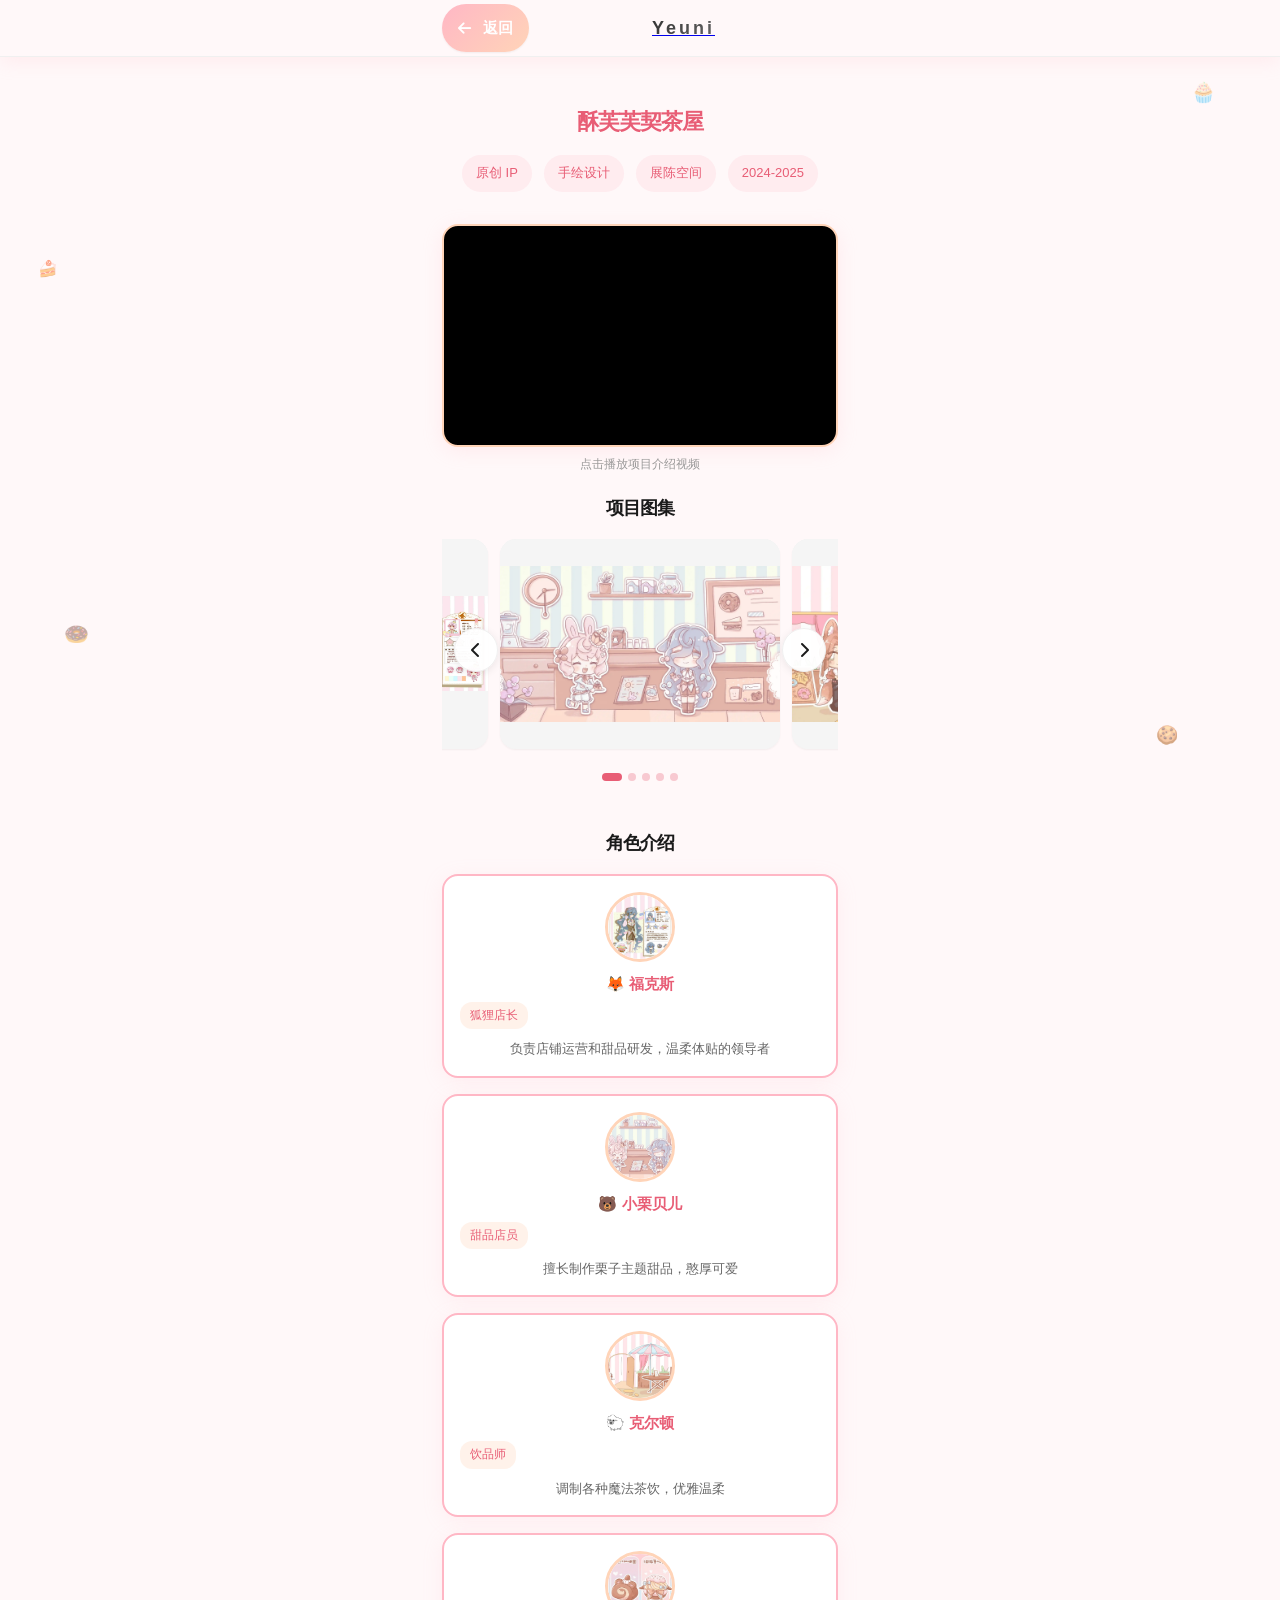
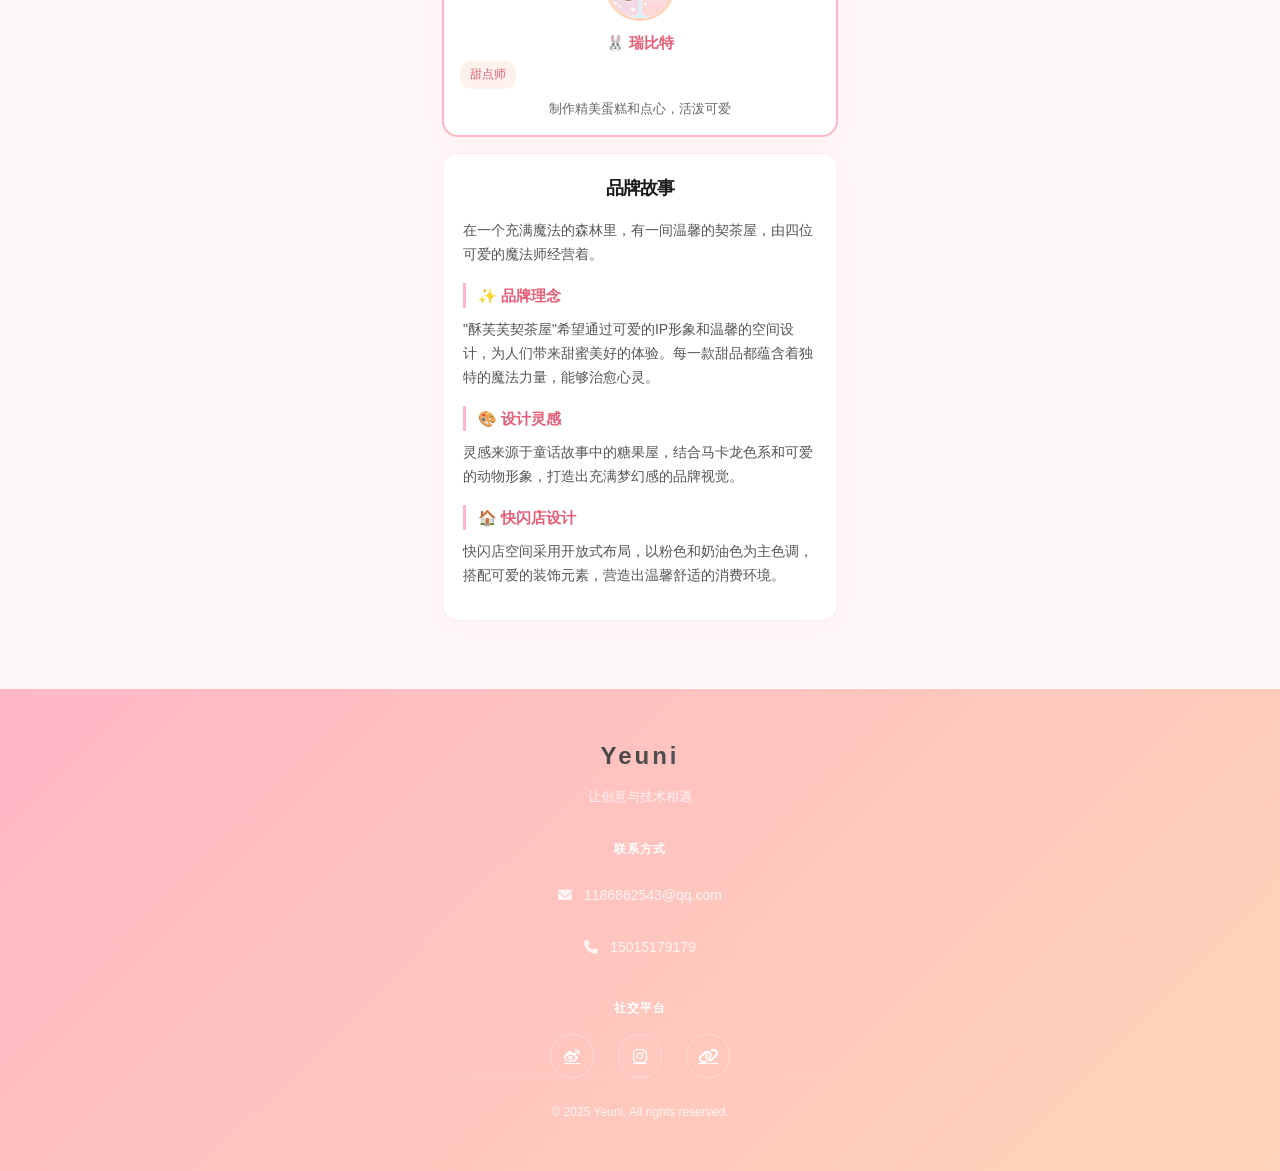
==== project-detail-sofufu.html @ 8e2e1306 "Add files via upload" ====
<!DOCTYPE html>
<html lang="zh-CN">
<head>
    <meta charset="UTF-8">
    <meta name="viewport" content="width=device-width, initial-scale=1.0, maximum-scale=1.0, user-scalable=no, viewport-fit=cover">
    <meta name="format-detection" content="telephone=no">
    <meta name="apple-mobile-web-app-capable" content="yes">
    <meta name="apple-mobile-web-app-status-bar-style" content="black-translucent">
    <meta name="theme-color" content="#FFB7C5">
    <title>酥芙芙契茶屋 - 快闪店IP设计</title>
    <link rel="stylesheet" href="https://cdnjs.cloudflare.com/ajax/libs/font-awesome/6.4.0/css/all.min.css">
    <link rel="stylesheet" href="styles.css">
    <style>
        /* 酥芙芙专属可爱风格样式 */
        :root {
            --macaron-pink: #FFB7C5;
            --macaron-peach: #FFD4B8;
            --macaron-yellow: #FFF3C4;
            --macaron-mint: #C8F7DC;
            --macaron-lavender: #E8D5FF;
            --macaron-blue: #D4E8FF;
            --polka-dot-color: rgba(255, 183, 197, 0.2);
        }

        body {
            background-color: #FFF8F9;
        }

        /* 波点背景 */
        .polka-dot-bg {
            position: fixed;
            top: 0;
            left: 0;
            width: 100%;
            height: 100%;
            background-image: radial-gradient(circle, var(--polka-dot-color) 2px, transparent 2px);
            background-size: 24px 24px;
            pointer-events: none;
            z-index: -1;
        }

        /* 导航栏可爱样式 */
        .navbar {
            background: rgba(255, 248, 249, 0.95) !important;
            backdrop-filter: blur(20px);
            -webkit-backdrop-filter: blur(20px);
            box-shadow: 0 4px 20px rgba(255, 183, 197, 0.2);
        }

        .back-btn {
            background: linear-gradient(135deg, var(--macaron-pink), var(--macaron-peach)) !important;
            border: none !important;
            color: white !important;
            margin-top: 8px;
            margin-bottom: 8px;
            padding: 10px 16px !important;
        }

        .logo-text {
            color: var(--macaron-pink);
        }

        /* 详情页内容 */
        .detail-page {
            background: #FFF8F9;
            padding-top: calc(56px + env(safe-area-inset-top));
        }

        .detail-project-title {
            color: #E85D75;
            font-size: 22px;
            font-weight: 700;
        }

        .detail-meta-tag {
            background: rgba(255, 183, 197, 0.2) !important;
            color: #E85D75 !important;
            font-weight: 500;
        }

        /* 浮动装饰元素 - 调整位置避免遮挡内容 */
        .floating-decoration {
            position: fixed;
            font-size: 20px;
            pointer-events: none;
            z-index: 100;
            opacity: 0.5;
            animation: float 4s ease-in-out infinite;
        }

        .decoration-1 {
            top: calc(56px + env(safe-area-inset-top) + 20px);
            right: 5%;
            animation-delay: 0s;
        }

        .decoration-2 {
            top: calc(56px + env(safe-area-inset-top) + 200px);
            left: 3%;
            animation-delay: 1s;
            font-size: 16px;
        }

        .decoration-3 {
            bottom: 150px;
            right: 8%;
            animation-delay: 2s;
            font-size: 18px;
        }

        .decoration-4 {
            bottom: 250px;
            left: 5%;
            animation-delay: 3s;
        }

        @keyframes float {
            0%, 100% { transform: translateY(0) rotate(0deg); }
            50% { transform: translateY(-10px) rotate(5deg); }
        }

        /* 角色卡片 */
        .character-card {
            background: white;
            border-radius: 16px;
            padding: 16px;
            margin-bottom: 16px;
            box-shadow: 0 4px 20px rgba(255, 183, 197, 0.15);
            border: 2px solid var(--macaron-pink);
        }

        .character-avatar {
            width: 70px;
            height: 70px;
            border-radius: 50%;
            margin: 0 auto 10px;
            overflow: hidden;
            border: 3px solid var(--macaron-peach);
        }

        .character-avatar img {
            width: 100%;
            height: 100%;
            object-fit: cover;
        }

        .character-name {
            text-align: center;
            font-size: 15px;
            font-weight: 600;
            color: #E85D75;
            margin-bottom: 6px;
        }

        .character-role {
            text-align: center;
            font-size: 12px;
            color: #E85D75;
            background: rgba(255, 212, 184, 0.3);
            padding: 4px 10px;
            border-radius: 12px;
            display: inline-block;
            margin-bottom: 10px;
        }

        .character-desc {
            font-size: 13px;
            color: #666;
            line-height: 1.6;
            text-align: center;
        }

        /* 概念说明区域 */
        .detail-concept-section {
            background: white;
            border-radius: 16px;
            padding: 20px;
            margin-bottom: 20px;
            box-shadow: 0 4px 20px rgba(255, 183, 197, 0.1);
            border: 1px solid rgba(255, 183, 197, 0.3);
        }

        .concept-content {
            font-size: 14px;
            line-height: 1.7;
            color: #555;
        }

        .concept-content h4 {
            color: #E85D75;
            font-size: 15px;
            margin-top: 16px;
            margin-bottom: 10px;
            padding-left: 12px;
            border-left: 3px solid var(--macaron-pink);
        }

        .concept-content p {
            margin-bottom: 12px;
        }

        /* 视频区域 */
        .detail-video-section {
            margin-bottom: 20px;
            display: flex;
            flex-direction: column;
            align-items: center;
            width: 100%;
        }

        .video-container-wrapper {
            width: 100%;
            max-width: 640px;
            margin: 0 auto;
            border-radius: 16px;
            overflow: hidden;
            box-shadow: 0 4px 20px rgba(255, 183, 197, 0.2);
            border: 2px solid var(--macaron-peach);
            background: #000;
            aspect-ratio: 16/9;
        }

        .video-container-inner {
            position: relative;
            width: 100%;
            height: 100%;
        }

        .video-container-inner iframe {
            position: absolute;
            top: 0;
            left: 0;
            width: 100%;
            height: 100%;
            border: none;
        }

        .video-container {
            border-radius: 16px;
            overflow: hidden;
            box-shadow: 0 4px 20px rgba(255, 183, 197, 0.2);
            border: 2px solid var(--macaron-peach);
            aspect-ratio: 4/3;
            background: #000;
        }

        .video-container video {
            width: 100%;
            height: 100%;
            object-fit: cover;
        }

        .video-hint {
            font-size: 12px;
            color: #999;
            text-align: center;
            margin-top: 8px;
        }

        /* 图集区域 */
        .gallery-scroll-container {
            position: relative;
            margin-bottom: 12px;
        }

        .gallery-scroll {
            display: flex;
            gap: 12px;
            overflow-x: auto;
            overflow-y: hidden;
            padding-bottom: 12px;
            scrollbar-width: none;
            -ms-overflow-style: none;
            scroll-snap-type: x mandatory;
            -webkit-overflow-scrolling: touch;
        }

        .gallery-scroll::-webkit-scrollbar {
            display: none;
        }

        .gallery-item {
            flex-shrink: 0;
            width: 280px;
            max-width: calc(100% - 24px);
            aspect-ratio: 4/3;
            border-radius: 16px;
            overflow: hidden;
            background: #f5f5f5;
            scroll-snap-align: center;
            scroll-snap-stop: always;
        }

        .gallery-item img {
            width: 100%;
            height: 100%;
            object-fit: contain;
            background: #f5f5f5;
        }

        .gallery-indicator {
            display: flex;
            justify-content: center;
            gap: 6px;
        }

        .gallery-dot {
            width: 8px;
            height: 8px;
            border-radius: 50%;
            background: rgba(232, 93, 117, 0.3);
            transition: all 0.3s ease;
            cursor: pointer;
        }

        .gallery-dot.active {
            background: #E85D75;
            width: 20px;
            border-radius: 4px;
        }

        /* 页脚 */
        footer {
            background: linear-gradient(135deg, var(--macaron-pink), var(--macaron-peach)) !important;
        }

        .footer-logo, .footer-contact-title, .footer-social-title {
            color: white !important;
        }

        .footer-description, .contact-item, .footer-bottom {
            color: rgba(255, 255, 255, 0.8) !important;
        }

        .footer-social-links a {
            border-color: rgba(255, 255, 255, 0.3) !important;
            color: white !important;
        }

        /* 触摸反馈 */
        .back-btn:active,
        .view-detail-btn:active {
            transform: scale(0.96);
        }
    </style>
</head>
<body>
    <!-- 波点背景 -->
    <div class="polka-dot-bg"></div>
    
    <!-- 浮动装饰 -->
    <div class="floating-decoration decoration-1">🧁</div>
    <div class="floating-decoration decoration-2">🍰</div>
    <div class="floating-decoration decoration-3">🍪</div>
    <div class="floating-decoration decoration-4">🍩</div>

    <!-- 导航栏 -->
    <header class="navbar">
        <nav class="nav-container">
            <a href="index.html" class="back-btn" aria-label="返回项目列表">
                <i class="fas fa-arrow-left"></i>
                <span>返回</span>
            </a>
            <a href="index.html" class="logo" aria-label="Yeuni">
                <span class="logo-text">Yeuni</span>
            </a>
            <div class="nav-placeholder"></div>
        </nav>
    </header>

    <!-- 详情页内容 -->
    <main class="detail-page">
        <div class="container">
            <!-- 项目标题区域 -->
            <div class="project-title-wrap">
                <h1 class="detail-project-title">酥芙芙契茶屋</h1>
                <div class="detail-meta-tags">
                    <span class="detail-meta-tag">原创 IP</span>
                    <span class="detail-meta-tag">手绘设计</span>
                    <span class="detail-meta-tag">展陈空间</span>
                    <span class="detail-meta-tag">2024-2025</span>
                </div>
            </div>

            <!-- 视频区域 -->
            <section class="detail-video-section">
                <div class="video-container-wrapper">
                    <div class="video-container-inner">
                        <iframe src="https://player.bilibili.com/player.html?bvid=BV14LVm61EMw&page=1" scrolling="no" border="0" frameborder="no" framespacing="0" allowfullscreen="true"></iframe>
                    </div>
                </div>
                <p class="video-hint">点击播放项目介绍视频</p>
            </section>

            <!-- 图集区域 -->
            <section class="detail-gallery-section">
                <h2 class="section-title">项目图集</h2>
                <div class="gallery-scroll-container">
                    <button class="gallery-nav-btn left" id="galleryPrev">
                        <i class="fas fa-chevron-left"></i>
                    </button>
                    <button class="gallery-nav-btn right" id="galleryNext">
                        <i class="fas fa-chevron-right"></i>
                    </button>
                    <div class="gallery-scroll" id="galleryScroll">
                        <div class="gallery-item">
                            <img src="png/04ip/Sofufu/1.png" alt="酥芙芙契茶屋">
                        </div>
                        <div class="gallery-item">
                            <img src="png/04ip/Sofufu/2.png" alt="福克斯">
                        </div>
                        <div class="gallery-item">
                            <img src="png/04ip/Sofufu/3.png" alt="小栗贝儿">
                        </div>
                        <div class="gallery-item">
                            <img src="png/04ip/Sofufu/4.png" alt="克尔顿">
                        </div>
                        <div class="gallery-item">
                            <img src="png/04ip/Sofufu/5.png" alt="瑞比特">
                        </div>
                    </div>
                </div>
                <div class="gallery-indicator" id="galleryIndicator">
                    <span class="gallery-dot active" data-index="0"></span>
                    <span class="gallery-dot" data-index="1"></span>
                    <span class="gallery-dot" data-index="2"></span>
                    <span class="gallery-dot" data-index="3"></span>
                    <span class="gallery-dot" data-index="4"></span>
                </div>
            </section>

            <!-- 角色介绍 -->
            <section class="characters-section">
                <h2 class="section-title">角色介绍</h2>
                <div class="characters-grid">
                    <div class="character-card">
                        <div class="character-avatar">
                            <img src="png/04ip/Sofufu/2.png" alt="福克斯">
                        </div>
                        <div class="character-name">🦊 福克斯</div>
                        <div class="character-role">狐狸店长</div>
                        <div class="character-desc">负责店铺运营和甜品研发，温柔体贴的领导者</div>
                    </div>
                    <div class="character-card">
                        <div class="character-avatar">
                            <img src="png/04ip/Sofufu/3.png" alt="小栗贝儿">
                        </div>
                        <div class="character-name">🐻 小栗贝儿</div>
                        <div class="character-role">甜品店员</div>
                        <div class="character-desc">擅长制作栗子主题甜品，憨厚可爱</div>
                    </div>
                    <div class="character-card">
                        <div class="character-avatar">
                            <img src="png/04ip/Sofufu/4.png" alt="克尔顿">
                        </div>
                        <div class="character-name">🐑 克尔顿</div>
                        <div class="character-role">饮品师</div>
                        <div class="character-desc">调制各种魔法茶饮，优雅温柔</div>
                    </div>
                    <div class="character-card">
                        <div class="character-avatar">
                            <img src="png/04ip/Sofufu/5.png" alt="瑞比特">
                        </div>
                        <div class="character-name">🐰 瑞比特</div>
                        <div class="character-role">甜点师</div>
                        <div class="character-desc">制作精美蛋糕和点心，活泼可爱</div>
                    </div>
                </div>
            </section>

            <!-- 概念说明 -->
            <section class="detail-concept-section">
                <h2 class="section-title">品牌故事</h2>
                <div class="concept-content">
                    <p>在一个充满魔法的森林里，有一间温馨的契茶屋，由四位可爱的魔法师经营着。</p>
                    <h4>✨ 品牌理念</h4>
                    <p>"酥芙芙契茶屋"希望通过可爱的IP形象和温馨的空间设计，为人们带来甜蜜美好的体验。每一款甜品都蕴含着独特的魔法力量，能够治愈心灵。</p>
                    <h4>🎨 设计灵感</h4>
                    <p>灵感来源于童话故事中的糖果屋，结合马卡龙色系和可爱的动物形象，打造出充满梦幻感的品牌视觉。</p>
                    <h4>🏠 快闪店设计</h4>
                    <p>快闪店空间采用开放式布局，以粉色和奶油色为主色调，搭配可爱的装饰元素，营造出温馨舒适的消费环境。</p>
                </div>
            </section>
        </div>
    </main>

    <!-- 页脚 -->
    <footer id="contact">
        <div class="container">
            <div class="footer-content">
                <div class="footer-brand">
                    <span class="footer-logo">Yeuni</span>
                    <p class="footer-description">让创意与技术相遇</p>
                </div>
                
                <div class="footer-contact">
                    <h4 class="footer-contact-title">联系方式</h4>
                    <div class="contact-list">
                        <a href="mailto:1186862543@qq.com" class="contact-item">
                            <i class="fas fa-envelope"></i>
                            <span>1186862543@qq.com</span>
                        </a>
                        <a href="tel:15015179179" class="contact-item">
                            <i class="fas fa-phone"></i>
                            <span>15015179179</span>
                        </a>
                    </div>
                </div>

                <div class="footer-social">
                    <h4 class="footer-social-title">社交平台</h4>
                    <div class="footer-social-links">
                        <a href="#" aria-label="微博">
                            <i class="fab fa-weibo"></i>
                        </a>
                        <a href="#" aria-label="小红书">
                            <i class="fab fa-instagram"></i>
                        </a>
                        <a href="#" aria-label="站酷">
                            <i class="fas fa-link"></i>
                        </a>
                    </div>
                </div>
            </div>
            
            <div class="footer-bottom">
                <p>© 2025 Yeuni. All rights reserved.</p>
            </div>
        </div>
    </footer>

    <script>
        // 移动端交互
        document.addEventListener('DOMContentLoaded', function() {
            // 菜单切换
            var menuToggle = document.getElementById('menuToggle');
            var navLinks = document.getElementById('navLinks');
            
            if (menuToggle && navLinks) {
                menuToggle.addEventListener('click', function() {
                    menuToggle.classList.toggle('active');
                    navLinks.classList.toggle('active');
                });
            }

            // 视频播放优化
            var video = document.querySelector('video');
            if (video) {
                video.addEventListener('click', function() {
                    if (video.paused) {
                        video.play();
                    } else {
                        video.pause();
                    }
                });
            }

            // 图集滑动指示器和导航按钮
            var galleryScroll = document.getElementById('galleryScroll');
            var galleryIndicator = document.getElementById('galleryIndicator');
            var galleryPrev = document.getElementById('galleryPrev');
            var galleryNext = document.getElementById('galleryNext');
            
            if (galleryScroll && galleryIndicator) {
                // 滑动监听更新指示器
                galleryScroll.addEventListener('scroll', function() {
                    updateGalleryIndicator();
                });
                
                // 点击指示器跳转
                var dots = galleryIndicator.querySelectorAll('.gallery-dot');
                dots.forEach(function(dot) {
                    dot.addEventListener('click', function() {
                        var index = parseInt(this.dataset.index);
                        scrollToGalleryImage(index);
                    });
                });
                
                // 左右箭头点击事件
                if (galleryPrev) {
                    galleryPrev.addEventListener('click', function() {
                        scrollGallery(-1);
                    });
                }
                
                if (galleryNext) {
                    galleryNext.addEventListener('click', function() {
                        scrollGallery(1);
                    });
                }
            }
            
            function scrollToGalleryImage(index) {
                var items = galleryScroll.querySelectorAll('.gallery-item');
                if (items[index]) {
                    items[index].scrollIntoView({ behavior: 'smooth', inline: 'center' });
                }
            }
            
            function updateGalleryIndicator() {
                var items = galleryScroll.querySelectorAll('.gallery-item');
                var containerWidth = galleryScroll.offsetWidth;
                var scrollLeft = galleryScroll.scrollLeft;
                
                items.forEach(function(item, index) {
                    var itemLeft = item.offsetLeft;
                    var itemWidth = item.offsetWidth;
                    var itemCenter = itemLeft + itemWidth / 2;
                    var viewportCenter = scrollLeft + containerWidth / 2;
                    
                    var dots = galleryIndicator.querySelectorAll('.gallery-dot');
                    if (Math.abs(itemCenter - viewportCenter) < itemWidth / 2) {
                        dots.forEach(function(d) { d.classList.remove('active'); });
                        dots[index].classList.add('active');
                    }
                });
            }
            
            function scrollGallery(direction) {
                var items = galleryScroll.querySelectorAll('.gallery-item');
                if (items.length === 0) return;
                
                var itemWidth = items[0].offsetWidth;
                var gap = 16; // 图片间距
                var scrollAmount = itemWidth + gap;
                
                galleryScroll.scrollBy({
                    left: scrollAmount * direction,
                    behavior: 'smooth'
                });
            }
            
            // 初始化时让第一张图片居中
            setTimeout(function() {
                var initItems = galleryScroll.querySelectorAll('.gallery-item');
                if (initItems[0]) {
                    initItems[0].scrollIntoView({ behavior: 'auto', inline: 'center' });
                }
            }, 100);
        });
    </script>
</body>
</html>
---- styles.css ----
/* ============ Instagram风格 - H5移动端适配 ============ */

/* 基础重置 */
* {
    margin: 0;
    padding: 0;
    box-sizing: border-box;
}

/* 黑白灰风格变量系统 */
:root {
    /* 主题色 - 黑白灰渐变 */
    --color-primary: #333333;
    --color-secondary: #666666;
    --color-accent: #000000;
    --color-gradient-start: #333333;
    --color-gradient-end: #666666;
    
    /* 中性色 */
    --color-white: #ffffff;
    --color-bg: #f5f5f5;
    --color-bg-card: #ffffff;
    --color-bg-dark: #1a1a1a;
    --color-text-dark: #1a1a1a;
    --color-text-medium: #666666;
    --color-text-light: #999999;
    --color-border: #e0e0e0;
    --color-border-light: #f0f0f0;
    
    /* 字体系统 - 建立层级 */
    --font-size-xs: 12px;
    --font-size-sm: 13px;
    --font-size-base: 14px;
    --font-size-md: 15px;
    --font-size-lg: 16px;
    --font-size-xl: 18px;
    --font-size-xxl: 24px;
    --font-size-title: 48px;
    --font-size-display: 64px;
    
    /* 间距系统 */
    --spacing-xs: 8px;
    --spacing-sm: 12px;
    --spacing-md: 16px;
    --spacing-lg: 24px;
    --spacing-xl: 32px;
    --spacing-xxl: 48px;
    
    /* 圆角系统 */
    --radius-sm: 8px;
    --radius-md: 12px;
    --radius-lg: 16px;
    --radius-xl: 20px;
    --radius-full: 9999px;
    
    /* 阴影系统 */
    --shadow-sm: 0 1px 2px rgba(0, 0, 0, 0.05);
    --shadow-md: 0 2px 8px rgba(0, 0, 0, 0.08);
    --shadow-lg: 0 4px 16px rgba(0, 0, 0, 0.1);
    --shadow-xl: 0 8px 32px rgba(0, 0, 0, 0.12);
}

/* 移动端基础样式 */
html {
    font-size: var(--font-size-base);
    scroll-behavior: smooth;
    -webkit-font-smoothing: antialiased;
    -moz-osx-font-smoothing: grayscale;
}

body {
    font-family: -apple-system, BlinkMacSystemFont, 'Segoe UI', 'PingFang SC', 'Hiragino Sans GB', 'Microsoft YaHei', sans-serif;
    font-size: var(--font-size-base);
    line-height: 1.6;
    color: var(--color-text-dark);
    background-color: var(--color-bg);
    -webkit-overflow-scrolling: touch;
    overflow-x: hidden;
}

/* 容器适配 */
.container {
    width: 100%;
    max-width: 428px;
    margin: 0 auto;
    padding: 0 var(--spacing-md);
}

/* 微信公众号规范 */
body, input, textarea, button {
    -webkit-text-size-adjust: 100%;
    text-size-adjust: 100%;
}

/* 渐变背景 */
.gradient-bg {
    background: linear-gradient(135deg, var(--color-gradient-start) 0%, var(--color-gradient-end) 100%);
}

/* 渐变文字 */
.gradient-text {
    background: linear-gradient(135deg, var(--color-gradient-start) 0%, var(--color-gradient-end) 100%);
    -webkit-background-clip: text;
    -webkit-text-fill-color: transparent;
    background-clip: text;
}

/* ============ 导航栏 - INS风格 ============ */
.navbar {
    position: fixed;
    top: 0;
    left: 0;
    right: 0;
    z-index: 9999;
    background: rgba(255, 255, 255, 0.95);
    backdrop-filter: blur(20px);
    -webkit-backdrop-filter: blur(20px);
    border-bottom: 1px solid var(--color-border-light);
    padding-top: env(safe-area-inset-top);
    transition: transform 0.3s ease, opacity 0.3s ease;
}

.navbar.scrolled {
    transform: translateY(0);
}

.nav-container {
    max-width: 428px;
    margin: 0 auto;
    padding: 0 var(--spacing-md);
    height: 56px;
    display: flex;
    justify-content: space-between;
    align-items: center;
}

.logo-text {
    font-size: var(--font-size-xl);
    font-weight: 700;
    letter-spacing: 3px;
    background: linear-gradient(135deg, var(--color-gradient-start) 0%, var(--color-gradient-end) 100%);
    -webkit-background-clip: text;
    -webkit-text-fill-color: transparent;
    background-clip: text;
}

/* 移动端菜单 */
.nav-links {
    display: none;
    position: fixed;
    top: calc(56px + env(safe-area-inset-top));
    left: 0;
    right: 0;
    background: rgba(255, 255, 255, 0.98);
    backdrop-filter: blur(20px);
    -webkit-backdrop-filter: blur(20px);
    padding: var(--spacing-md) 0;
    border-bottom: 1px solid var(--color-border-light);
    animation: slideDown 0.3s ease;
}

@keyframes slideDown {
    from {
        opacity: 0;
        transform: translateY(-10px);
    }
    to {
        opacity: 1;
        transform: translateY(0);
    }
}

.nav-links.active {
    display: flex;
    flex-direction: column;
}

.nav-links li {
    list-style: none;
}

.nav-links a {
    display: block;
    padding: var(--spacing-md) var(--spacing-lg);
    font-size: var(--font-size-md);
    font-weight: 500;
    color: var(--color-text-dark);
    text-decoration: none;
    border-bottom: 1px solid var(--color-border-light);
    min-height: 44px;
    display: flex;
    align-items: center;
    transition: background-color 0.2s ease;
}

.nav-links a:hover,
.nav-links a:active {
    background-color: rgba(0, 0, 0, 0.05);
}

/* 汉堡菜单按钮 */
.menu-toggle {
    width: 44px;
    height: 44px;
    display: flex;
    flex-direction: column;
    justify-content: center;
    align-items: center;
    background: transparent;
    border: none;
    cursor: pointer;
    padding: var(--spacing-xs);
    border-radius: var(--radius-md);
    transition: background-color 0.2s ease;
}

.menu-toggle:hover,
.menu-toggle:active {
    background-color: rgba(0, 0, 0, 0.05);
}

.menu-toggle span {
    display: block;
    width: 24px;
    height: 2px;
    background-color: var(--color-text-dark);
    margin: 3px 0;
    border-radius: 1px;
    transition: all 0.3s ease;
}

.menu-toggle.active span:nth-child(1) {
    transform: rotate(-45deg) translate(-5px, 6px);
}

.menu-toggle.active span:nth-child(2) {
    opacity: 0;
}

.menu-toggle.active span:nth-child(3) {
    transform: rotate(45deg) translate(-5px, -6px);
}

/* ============ 首屏区域 - INS风视觉焦点 ============ */
.hero {
    min-height: 100vh;
    display: flex;
    flex-direction: column;
    align-items: center;
    justify-content: center;
    background: #e0e0e0;
    padding-top: calc(56px + env(safe-area-inset-top));
    position: relative;
    overflow: hidden;
}

.hero-content {
    text-align: left;
    position: relative;
    z-index: 2;
}

.hero-text {
    position: absolute;
    top: 50%;
    left: 50%;
    transform: translate(-50%, -50%);
    z-index: 2;
    text-align: center;
    background: #e0e0e0;
    padding: 20px 40px;
}

.hero-resume {
    position: absolute;
    top: 50%;
    left: 50%;
    transform: translate(-50%, -50%);
    font-size: 200px;
    font-weight: 300;
    color: rgba(255, 255, 255, 0.5);
    white-space: nowrap;
    z-index: 1;
    pointer-events: none;
}

.hero-title {
    font-size: 96px;
    font-weight: 700;
    color: #000000;
    margin: 0 0 12px;
    line-height: 1;
    letter-spacing: -4px;
}

.hero-subtitle {
    font-size: 28px;
    font-weight: 500;
    color: #000000;
    margin: 0;
}

.hero-year {
    font-size: 18px;
    font-weight: 400;
    color: #000000;
    margin: 0;
}

/* 背景装饰 */
.hero::before {
    content: '';
    position: absolute;
    top: -50%;
    right: -25%;
    width: 600px;
    height: 600px;
    background: radial-gradient(circle, rgba(255, 255, 255, 0.08) 0%, transparent 70%);
    border-radius: 50%;
}

.hero::after {
    content: '';
    position: absolute;
    bottom: -30%;
    left: -20%;
    width: 400px;
    height: 400px;
    background: radial-gradient(circle, rgba(255, 255, 255, 0.05) 0%, transparent 70%);
    border-radius: 50%;
}

.hero-content {
    text-align: center;
    padding: var(--spacing-xxl) var(--spacing-xl);
    z-index: 1;
    animation: fadeInUp 1s ease forwards;
    opacity: 0;
}

@keyframes fadeInUp {
    from {
        opacity: 0;
        transform: translateY(30px);
    }
    to {
        opacity: 1;
        transform: translateY(0);
    }
}

/* 大标题 Yeuni - 视觉焦点 */
.hero-title {
    font-size: var(--font-size-display);
    font-weight: 800;
    letter-spacing: -2px;
    margin-bottom: var(--spacing-md);
    color: #000000;
}

@keyframes titleGlow {
    0%, 100% {
        filter: brightness(1);
    }
    50% {
        filter: brightness(1.1);
    }
}

.hero-subtitle {
    font-size: var(--font-size-lg);
    color: #000000;
    font-weight: 300;
    letter-spacing: 4px;
    text-transform: uppercase;
    margin-top: -10px;
}

.scroll-indicator {
    position: absolute;
    top: calc(50% + 140px);
    left: 50%;
    transform: translateX(-50%);
    color: #666666;
    animation: bounce 2s infinite;
    z-index: 10;
}

@keyframes bounce {
    0%, 100% { transform: translateX(-50%) translateY(0); }
    50% { transform: translateX(-50%) translateY(10px); }
}

/* ============ 关于区域 - INS风格卡片 ============ */
.resume-section {
    padding: var(--spacing-xxl) 0;
    background: var(--color-bg);
}

.section-title {
    font-size: 48px;
    font-weight: 700;
    color: var(--color-text-dark);
    margin-bottom: var(--spacing-xl);
    text-align: center;
    letter-spacing: -1px;
}

.about-grid {
    display: flex;
    flex-direction: column;
    gap: var(--spacing-lg);
}

.card {
    background: var(--color-bg-card);
    border-radius: var(--radius-xl);
    padding: var(--spacing-xl);
    box-shadow: var(--shadow-md);
    border: 1px solid var(--color-border-light);
    transition: transform 0.3s ease, box-shadow 0.3s ease;
}

.card:hover {
    transform: translateY(-2px);
    box-shadow: var(--shadow-lg);
}

.card-title {
    font-size: var(--font-size-xl);
    font-weight: 600;
    color: var(--color-text-dark);
    margin-bottom: var(--spacing-lg);
    letter-spacing: -0.5px;
}

/* 校园经历样式 */
.experience-card {
    line-height: 1.8;
}

.experience-item {
    margin-bottom: var(--spacing-md);
}

.experience-header {
    display: flex;
    justify-content: space-between;
    align-items: center;
    margin-bottom: 6px;
}

.experience-header h4 {
    font-size: var(--font-size-md);
    font-weight: 600;
    color: var(--color-text-dark);
}

.experience-year {
    font-size: var(--font-size-sm);
    color: var(--color-text-medium);
}

.experience-role {
    font-size: var(--font-size-sm);
    color: var(--color-text-medium);
    line-height: 1.7;
}

.experience-divider {
    height: 16px;
}

/* 个人照片 - INS圆形头像风格 */
.profile-photo-wrapper {
    width: 160px;
    height: 160px;
    margin: 0 auto var(--spacing-lg);
    position: relative;
    border-radius: 50%;
    overflow: hidden;
    border: 4px solid var(--color-border-light);
    box-shadow: var(--shadow-md);
    transition: transform 0.3s ease, box-shadow 0.3s ease;
}

.profile-photo-wrapper:hover {
    transform: scale(1.02);
    box-shadow: var(--shadow-xl);
}

.profile-photo {
    width: 100%;
    height: 100%;
    object-fit: cover;
}

/* 基本信息 */
.info-section {
    padding-top: var(--spacing-lg);
    border-top: 1px solid var(--color-border-light);
}

.info-list {
    display: flex;
    flex-direction: column;
    gap: var(--spacing-md);
}

.info-item {
    display: flex;
    align-items: center;
    padding: var(--spacing-sm) 0;
    transition: background-color 0.2s ease;
    padding: var(--spacing-sm) var(--spacing-md);
    border-radius: var(--radius-md);
}

.info-item:hover {
    background-color: rgba(0, 0, 0, 0.03);
}

.info-label {
    width: 70px;
    font-size: var(--font-size-sm);
    color: var(--color-text-medium);
    flex-shrink: 0;
    font-weight: 500;
}

.info-value {
    font-size: var(--font-size-base);
    color: var(--color-text-dark);
    flex: 1;
    font-weight: 500;
}

/* ============ 项目作品区域 - INS风格卡片 ============ */
#projects {
    padding: var(--spacing-xxl) 0;
    background: var(--color-bg);
}

.project-category {
    font-size: var(--font-size-xl);
    font-weight: 700;
    color: var(--color-text-dark);
    margin: var(--spacing-xxl) 0 var(--spacing-lg);
    padding-left: var(--spacing-md);
    border-left: 4px solid transparent;
    border-image: linear-gradient(180deg, var(--color-gradient-start) 0%, var(--color-gradient-end) 100%);
    border-image-slice: 1;
    letter-spacing: -0.5px;
}

/* 项目布局 - 移动端单列布局 */
.project-showcase {
    background: var(--color-bg-card);
    border-radius: var(--radius-xl);
    overflow: hidden;
    margin-bottom: var(--spacing-lg);
    box-shadow: var(--shadow-md);
    border: 1px solid var(--color-border-light);
    transition: transform 0.3s ease, box-shadow 0.3s ease;
    animation: fadeInUp 0.6s ease forwards;
    opacity: 0;
}

.project-showcase:nth-child(2) { animation-delay: 0.1s; }
.project-showcase:nth-child(3) { animation-delay: 0.2s; }
.project-showcase:nth-child(4) { animation-delay: 0.3s; }
.project-showcase:nth-child(5) { animation-delay: 0.4s; }
.project-showcase:nth-child(6) { animation-delay: 0.5s; }

.project-showcase:hover {
    transform: translateY(-4px);
    box-shadow: var(--shadow-xl);
}

.project-layout {
    display: flex;
    flex-direction: column;
}

.project-cover {
    position: relative;
    aspect-ratio: 4/3;
    overflow: hidden;
}

.project-cover img {
    width: 100%;
    height: 100%;
    object-fit: cover;
    transition: transform 0.4s ease;
}

.project-showcase:hover .project-cover img {
    transform: scale(1.05);
}

.project-number {
    position: absolute;
    top: var(--spacing-md);
    left: var(--spacing-md);
    width: 36px;
    height: 36px;
    background: rgba(255, 255, 255, 0.95);
    backdrop-filter: blur(10px);
    border-radius: var(--radius-full);
    display: flex;
    align-items: center;
    justify-content: center;
    font-size: var(--font-size-sm);
    font-weight: 700;
    color: var(--color-primary);
    box-shadow: var(--shadow-sm);
}

.project-info {
    padding: var(--spacing-lg);
    order: 2;
}

.project-name {
    font-size: var(--font-size-xl);
    font-weight: 700;
    color: var(--color-text-dark);
    margin-bottom: var(--spacing-sm);
    letter-spacing: -0.5px;
}

/* 获奖标签 */
.project-award-badge {
    display: inline-block;
    padding: 8px 16px;
    margin-bottom: var(--spacing-md);
    background: linear-gradient(135deg, #FFF8E7 0%, #FFF3D6 100%);
    border: 1px solid #FFE4B5;
    border-radius: var(--radius-full);
    box-shadow: 0 2px 8px rgba(255, 193, 7, 0.15);
    transition: transform 0.2s ease;
}

.project-award-badge:hover {
    transform: scale(1.02);
}

.award-text {
    font-size: var(--font-size-xs);
    font-weight: 600;
    color: #D4A017;
    line-height: 1.4;
}

.project-concept {
    font-size: var(--font-size-base);
    color: var(--color-text-medium);
    line-height: 1.7;
    margin-bottom: var(--spacing-lg);
}

.project-meta-tags {
    display: flex;
    flex-wrap: wrap;
    gap: var(--spacing-sm);
    margin-bottom: var(--spacing-lg);
}

.meta-tag {
    padding: 8px 14px;
    background: rgba(0, 0, 0, 0.06);
    color: var(--color-primary);
    font-size: var(--font-size-xs);
    font-weight: 500;
    border-radius: var(--radius-full);
    min-height: 34px;
    display: inline-flex;
    align-items: center;
    transition: all 0.2s ease;
}

.meta-tag:hover {
    background: rgba(0, 0, 0, 0.12);
    transform: translateY(-1px);
}

/* 查看详情按钮 - 黑白灰风格按钮 */
.view-detail-btn {
    display: flex;
    align-items: center;
    justify-content: center;
    gap: var(--spacing-sm);
    padding: var(--spacing-md) var(--spacing-xl);
    background: linear-gradient(135deg, var(--color-gradient-start) 0%, var(--color-gradient-end) 100%);
    color: var(--color-white);
    text-decoration: none;
    border-radius: var(--radius-full);
    font-size: var(--font-size-md);
    font-weight: 600;
    min-height: 48px;
    transition: all 0.3s ease;
    box-shadow: 0 4px 16px rgba(0, 0, 0, 0.25);
}

.view-detail-btn:hover {
    transform: translateY(-2px);
    box-shadow: 0 6px 24px rgba(0, 0, 0, 0.35);
}

.view-detail-btn:active {
    transform: translateY(0);
    box-shadow: 0 2px 8px rgba(0, 0, 0, 0.2);
}

/* ============ 教育背景 ============ */
.education-list {
    display: flex;
    flex-direction: column;
    gap: var(--spacing-md);
}

.education-item {
    background: var(--color-bg-card);
    padding: var(--spacing-lg);
    border-radius: var(--radius-lg);
    border-left: 4px solid transparent;
    border-image: linear-gradient(180deg, var(--color-gradient-start) 0%, var(--color-gradient-end) 100%);
    border-image-slice: 1;
    box-shadow: var(--shadow-sm);
    transition: transform 0.2s ease, box-shadow 0.2s ease;
}

.education-item:hover {
    transform: translateX(4px);
    box-shadow: var(--shadow-md);
}

.education-period {
    font-size: var(--font-size-xs);
    color: var(--color-text-light);
    margin-bottom: var(--spacing-xs);
}

.education-title {
    font-size: var(--font-size-lg);
    font-weight: 600;
    color: var(--color-text-dark);
    margin-bottom: var(--spacing-xs);
}

.education-desc {
    font-size: var(--font-size-sm);
    color: var(--color-text-medium);
}

/* ============ 主修课程 ============ */
.courses-grid {
    display: grid;
    grid-template-columns: repeat(2, 1fr);
    gap: var(--spacing-sm);
}

.course-item {
    padding: var(--spacing-md);
    background: rgba(0, 0, 0, 0.04);
    border-radius: var(--radius-md);
    text-align: center;
    font-size: var(--font-size-sm);
    color: var(--color-text-medium);
    font-weight: 500;
    min-height: 44px;
    display: flex;
    align-items: center;
    justify-content: center;
    transition: all 0.2s ease;
}

.course-item:hover {
    background: rgba(0, 0, 0, 0.08);
    transform: scale(1.02);
}

/* ============ 技能板块 ============ */
.skills-section {
    margin-top: var(--spacing-lg);
    margin-bottom: var(--spacing-lg);
}

.skills-section .section-subtitle {
    font-size: 24px;
    font-weight: 600;
    color: var(--color-text-dark);
    margin-top: var(--spacing-lg);
    margin-bottom: var(--spacing-md);
    text-align: center;
    letter-spacing: -0.5px;
}

.skills-grid {
    display: flex;
    flex-direction: column;
    gap: var(--spacing-lg);
}

.skill-category {
    background: var(--color-bg-card);
    padding: var(--spacing-lg);
    border-radius: var(--radius-lg);
    box-shadow: var(--shadow-sm);
}

.skill-category-title {
    font-size: var(--font-size-lg);
    font-weight: 600;
    color: var(--color-text-dark);
    margin-bottom: var(--spacing-md);
}

.skills-list {
    display: flex;
    flex-wrap: wrap;
    gap: var(--spacing-sm);
}

.skill-item {
    display: flex;
    flex-direction: column;
    align-items: center;
    justify-content: center;
    padding: var(--spacing-md);
    background: rgba(0, 0, 0, 0.06);
    color: var(--color-primary);
    font-size: var(--font-size-sm);
    font-weight: 500;
    border-radius: var(--radius-lg);
    transition: all 0.2s ease;
    min-width: 140px;
    text-align: center;
}

.skill-icon {
    font-size: var(--font-size-xxl);
    margin-bottom: var(--spacing-sm);
    color: var(--color-primary);
}

.skill-name {
    font-weight: 600;
    margin-bottom: 4px;
}

.skill-desc {
    font-size: var(--font-size-xs);
    color: var(--color-text-medium);
    line-height: 1.4;
}

.skill-item:hover {
    background: rgba(0, 0, 0, 0.12);
    transform: translateY(-2px);
}

/* ============ 页脚 - INS风格 ============ */
footer {
    background: var(--color-bg-dark);
    padding: var(--spacing-xxl) 0;
    padding-bottom: calc(var(--spacing-xxl) + env(safe-area-inset-bottom));
}

.footer-content {
    display: flex;
    flex-direction: column;
    gap: var(--spacing-xl);
    text-align: center;
}

.footer-logo {
    font-size: var(--font-size-xxl);
    font-weight: 700;
    letter-spacing: 3px;
    background: linear-gradient(135deg, var(--color-gradient-start) 0%, var(--color-gradient-end) 100%);
    -webkit-background-clip: text;
    -webkit-text-fill-color: transparent;
    background-clip: text;
    display: block;
    margin-bottom: var(--spacing-sm);
}

.footer-description {
    font-size: var(--font-size-sm);
    color: rgba(255, 255, 255, 0.6);
}

.footer-contact-title,
.footer-social-title {
    font-size: var(--font-size-xs);
    font-weight: 600;
    color: rgba(255, 255, 255, 0.8);
    text-transform: uppercase;
    letter-spacing: 0.1em;
    margin-bottom: var(--spacing-md);
}

.contact-list {
    display: flex;
    flex-direction: column;
    gap: var(--spacing-sm);
}

.contact-item {
    display: flex;
    align-items: center;
    justify-content: center;
    gap: var(--spacing-sm);
    color: rgba(255, 255, 255, 0.8);
    text-decoration: none;
    font-size: var(--font-size-base);
    min-height: 40px;
    transition: color 0.2s ease;
}

.contact-item:hover {
    color: var(--color-primary);
}

.footer-social-links {
    display: flex;
    justify-content: center;
    gap: var(--spacing-lg);
}

.footer-social-links a {
    width: 44px;
    height: 44px;
    border: 1px solid rgba(255, 255, 255, 0.2);
    border-radius: 50%;
    display: flex;
    align-items: center;
    justify-content: center;
    color: rgba(255, 255, 255, 0.8);
    font-size: var(--font-size-lg);
    transition: all 0.3s ease;
}

.footer-social-links a:hover {
    border-color: var(--color-primary);
    color: var(--color-primary);
    transform: translateY(-2px);
}

.footer-bottom {
    text-align: center;
    padding-top: var(--spacing-lg);
    border-top: 1px solid rgba(255, 255, 255, 0.1);
    color: rgba(255, 255, 255, 0.4);
    font-size: var(--font-size-xs);
}

/* ============ 项目详情页样式 ============ */
.detail-page {
    padding-top: calc(56px + env(safe-area-inset-top));
    padding-bottom: var(--spacing-xxl);
    background: var(--color-bg);
}

.back-btn {
    display: flex;
    align-items: center;
    justify-content: center;
    gap: var(--spacing-sm);
    padding: var(--spacing-md) var(--spacing-lg);
    background: var(--color-bg-card);
    border: 1px solid var(--color-border-light);
    border-radius: var(--radius-full);
    color: var(--color-text-dark);
    text-decoration: none;
    font-size: var(--font-size-md);
    font-weight: 600;
    min-height: 48px;
    margin-bottom: var(--spacing-xl);
    box-shadow: var(--shadow-sm);
    transition: all 0.2s ease;
}

.back-btn:hover {
    background: rgba(0, 0, 0, 0.05);
    border-color: var(--color-primary);
}

.project-title-wrap {
    text-align: center;
    margin-top: var(--spacing-xxl);
    margin-bottom: var(--spacing-xl);
}

.detail-project-title {
    font-size: var(--font-size-xxl);
    font-weight: 700;
    color: var(--color-text-dark);
    margin-bottom: var(--spacing-md);
    letter-spacing: -1px;
}

.detail-meta-tags {
    display: flex;
    flex-wrap: wrap;
    justify-content: center;
    gap: var(--spacing-sm);
}

.detail-meta-tag {
    padding: 8px 14px;
    background: rgba(0, 0, 0, 0.06);
    color: var(--color-primary);
    font-size: var(--font-size-sm);
    font-weight: 500;
    border-radius: var(--radius-full);
    min-height: 34px;
    display: inline-flex;
    align-items: center;
}

.detail-video-section {
    margin-bottom: var(--spacing-xxl);
}

.section-title {
    font-size: var(--font-size-xl);
    font-weight: 700;
    color: var(--color-text-dark);
    margin-bottom: var(--spacing-md);
}

.video-subtitle {
    font-size: var(--font-size-sm);
    color: var(--color-text-medium);
    margin-bottom: var(--spacing-lg);
}

.video-container {
    position: relative;
    border-radius: var(--radius-xl);
    overflow: hidden;
    background: #000;
    max-width: 100%;
    box-shadow: var(--shadow-lg);
    padding-top: 56.25%;
}

.video-container video {
    position: absolute;
    top: 0;
    left: 0;
    width: 100%;
    height: 100%;
    display: block;
}

.video-container iframe {
    position: absolute;
    top: 0;
    left: 0;
    width: 100%;
    height: 100%;
    border: none;
}

.video-container-wrapper {
    position: relative;
    max-width: 900px;
    margin: 0 auto;
    background: #000;
    border-radius: var(--radius-xl);
    overflow: hidden;
    box-shadow: var(--shadow-lg);
    width: 100%;
}

.video-container-inner {
    position: relative;
    width: 100%;
    padding-bottom: 56.25%; /* 16:9 比例 */
}

.video-container-inner iframe {
    position: absolute;
    top: 0;
    left: 0;
    width: 100%;
    height: 100%;
    border: none;
    object-fit: cover;
}

.video-placeholder {
    position: absolute;
    top: 0;
    left: 0;
    width: 100%;
    height: 100%;
    display: flex;
    flex-direction: column;
    align-items: center;
    justify-content: center;
    color: #fff;
    background: rgba(0, 0, 0, 0.8);
}

.video-placeholder i {
    font-size: 48px;
    margin-bottom: 16px;
    opacity: 0.7;
}

.video-placeholder p {
    font-size: 14px;
    opacity: 0.7;
}

.detail-concept-section {
    background: var(--color-bg-card);
    padding: var(--spacing-xl);
    border-radius: var(--radius-xl);
    margin-bottom: var(--spacing-xxl);
    box-shadow: var(--shadow-sm);
}

.concept-content {
    font-size: var(--font-size-base);
    color: var(--color-text-medium);
    line-height: 1.8;
}

.concept-content h4 {
    font-size: var(--font-size-lg);
    font-weight: 600;
    color: var(--color-text-dark);
    margin: var(--spacing-lg) 0 var(--spacing-md);
}

.concept-content p {
    margin-bottom: var(--spacing-md);
}

/* ============ 详情页图集样式 ============ */
.detail-gallery-section {
    margin-bottom: var(--spacing-xxl);
}

.gallery-scroll-container {
    position: relative;
    margin-bottom: var(--spacing-md);
    display: flex;
    justify-content: center;
    align-items: center;
}

.gallery-nav-btn {
    position: absolute;
    top: 50%;
    transform: translateY(-50%);
    width: 44px;
    height: 44px;
    border-radius: 50%;
    background: rgba(255, 255, 255, 0.95);
    border: 1px solid var(--color-border-light);
    display: flex;
    align-items: center;
    justify-content: center;
    cursor: pointer;
    z-index: 10;
    transition: all 0.3s ease;
    box-shadow: var(--shadow-md);
}

.gallery-nav-btn:hover {
    background: var(--color-white);
    transform: translateY(-50%) scale(1.1);
}

.gallery-nav-btn:active {
    transform: translateY(-50%) scale(0.95);
}

.gallery-nav-btn.left {
    left: var(--spacing-sm);
}

.gallery-nav-btn.right {
    right: var(--spacing-sm);
}

.gallery-nav-btn i {
    font-size: var(--font-size-lg);
    color: var(--color-text-dark);
}

.gallery-nav-btn.hidden {
    opacity: 0;
    pointer-events: none;
}

.gallery-scroll {
    display: flex;
    gap: var(--spacing-md);
    overflow-x: auto;
    overflow-y: hidden;
    padding-bottom: var(--spacing-md);
    scrollbar-width: none;
    -ms-overflow-style: none;
    scroll-snap-type: x mandatory;
    -webkit-overflow-scrolling: touch;
    justify-content: center;
    align-items: center;
}

.gallery-scroll::-webkit-scrollbar {
    display: none;
}

.gallery-item {
    flex-shrink: 0;
    width: 320px;
    max-width: calc(100% - 32px);
    aspect-ratio: 4/3;
    border-radius: var(--radius-xl);
    overflow: hidden;
    background: var(--color-bg);
    scroll-snap-align: center;
    scroll-snap-stop: always;
    box-shadow: var(--shadow-sm);
    transition: transform 0.2s ease;
}

.gallery-item:hover {
    transform: scale(1.02);
}

.gallery-item img {
    width: 100%;
    height: 100%;
    object-fit: contain;
    background: #f8f8f8;
}

.gallery-indicator {
    display: flex;
    justify-content: center;
    gap: 8px;
}

.gallery-dot {
    width: 10px;
    height: 10px;
    border-radius: 50%;
    background: var(--color-border);
    transition: all 0.3s ease;
    cursor: pointer;
}

.gallery-dot.active {
    background: linear-gradient(135deg, var(--color-gradient-start) 0%, var(--color-gradient-end) 100%);
    width: 24px;
    border-radius: 5px;
}

.video-hint {
    font-size: var(--font-size-sm);
    color: var(--color-text-medium);
    text-align: center;
    margin-top: var(--spacing-sm);
}

/* ============ 触摸设备优化 ============ */
@media (hover: none) {
    a, button, input, textarea {
        min-height: 44px;
        min-width: 44px;
    }

    button:active,
    a:active {
        transform: scale(0.98);
        opacity: 0.9;
    }
}

/* ============ 分类栏样式 ============ */
.category-tabs {
    display: flex;
    gap: var(--spacing-sm);
    margin-bottom: var(--spacing-xl);
    overflow-x: auto;
    padding-bottom: var(--spacing-md);
    scrollbar-width: none;
    -ms-overflow-style: none;
}

.category-tabs::-webkit-scrollbar {
    display: none;
}

.category-tab {
    flex-shrink: 0;
    padding: var(--spacing-md) var(--spacing-xl);
    background: var(--color-bg-card);
    border: 1px solid var(--color-border-light);
    border-radius: var(--radius-full);
    font-size: var(--font-size-md);
    font-weight: 500;
    color: var(--color-text-medium);
    cursor: pointer;
    transition: all 0.3s ease;
    min-height: 44px;
    display: flex;
    align-items: center;
    box-shadow: var(--shadow-sm);
}

.category-tab:hover {
    border-color: var(--color-primary);
    color: var(--color-primary);
}

.category-tab.active {
    background: linear-gradient(135deg, var(--color-gradient-start) 0%, var(--color-gradient-end) 100%);
    border-color: transparent;
    color: var(--color-white);
    box-shadow: 0 4px 16px rgba(0, 0, 0, 0.25);
}

.category-tab:active {
    transform: scale(0.96);
}

/* ============ 项目列表容器 ============ */
.projects-container {
    display: flex;
    flex-direction: column;
    gap: var(--spacing-lg);
}

/* 项目过滤动画 */
.project-item {
    opacity: 1;
    transform: translateY(0);
    transition: opacity 0.3s ease, transform 0.3s ease;
}

.project-item.hidden {
    opacity: 0;
    transform: translateY(20px);
    pointer-events: none;
    height: 0;
    margin: 0;
    padding: 0;
    overflow: hidden;
}

/* ============ 安全区域适配 ============ */
@supports (padding-top: env(safe-area-inset-top)) {
    .navbar {
        padding-top: env(safe-area-inset-top);
    }

    footer {
        padding-bottom: calc(var(--spacing-xxl) + env(safe-area-inset-bottom));
    }

    .hero {
        padding-top: calc(56px + env(safe-area-inset-top));
    }

    .detail-page {
        padding-top: calc(56px + env(safe-area-inset-top));
    }
}

/* ============ 滚动渐显动画 ============ */
.scroll-animate {
    opacity: 0;
    transform: translateY(30px);
    transition: opacity 0.6s ease, transform 0.6s ease;
}

.scroll-animate.visible {
    opacity: 1;
    transform: translateY(0);
}
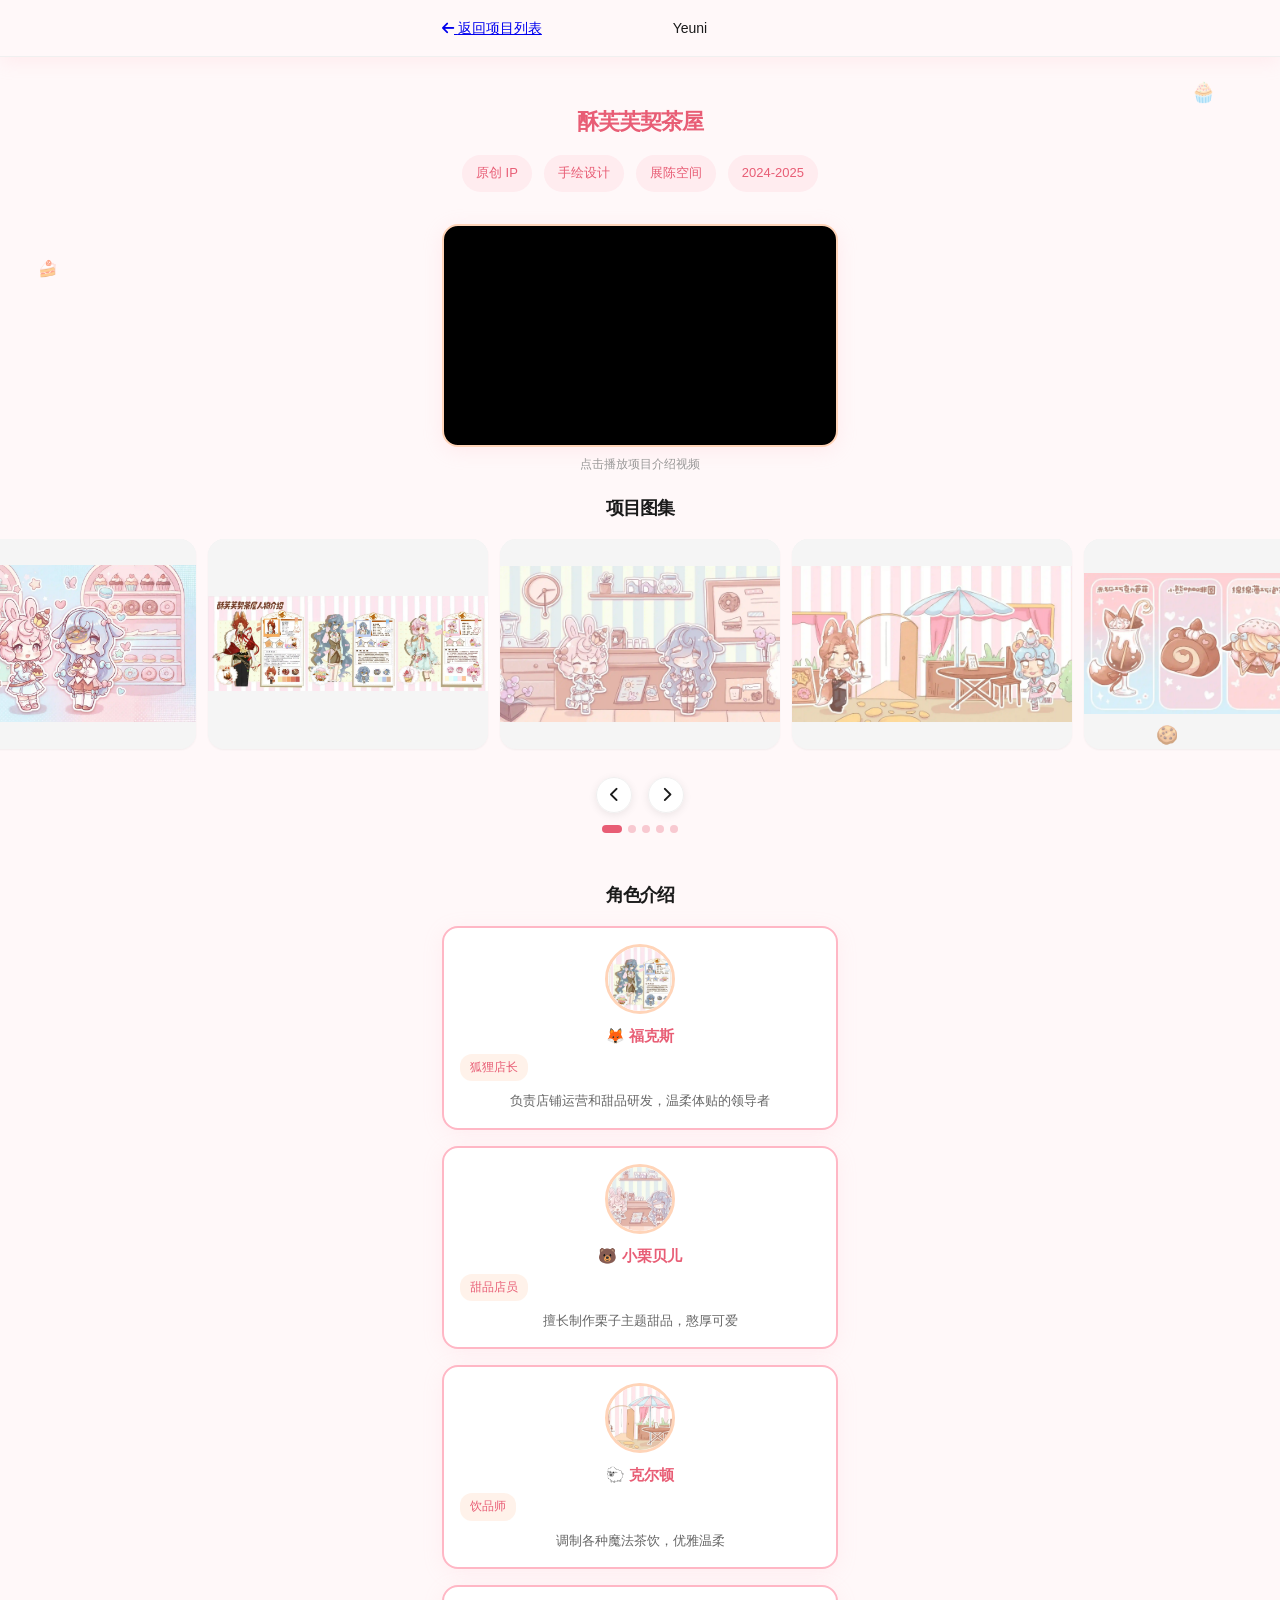
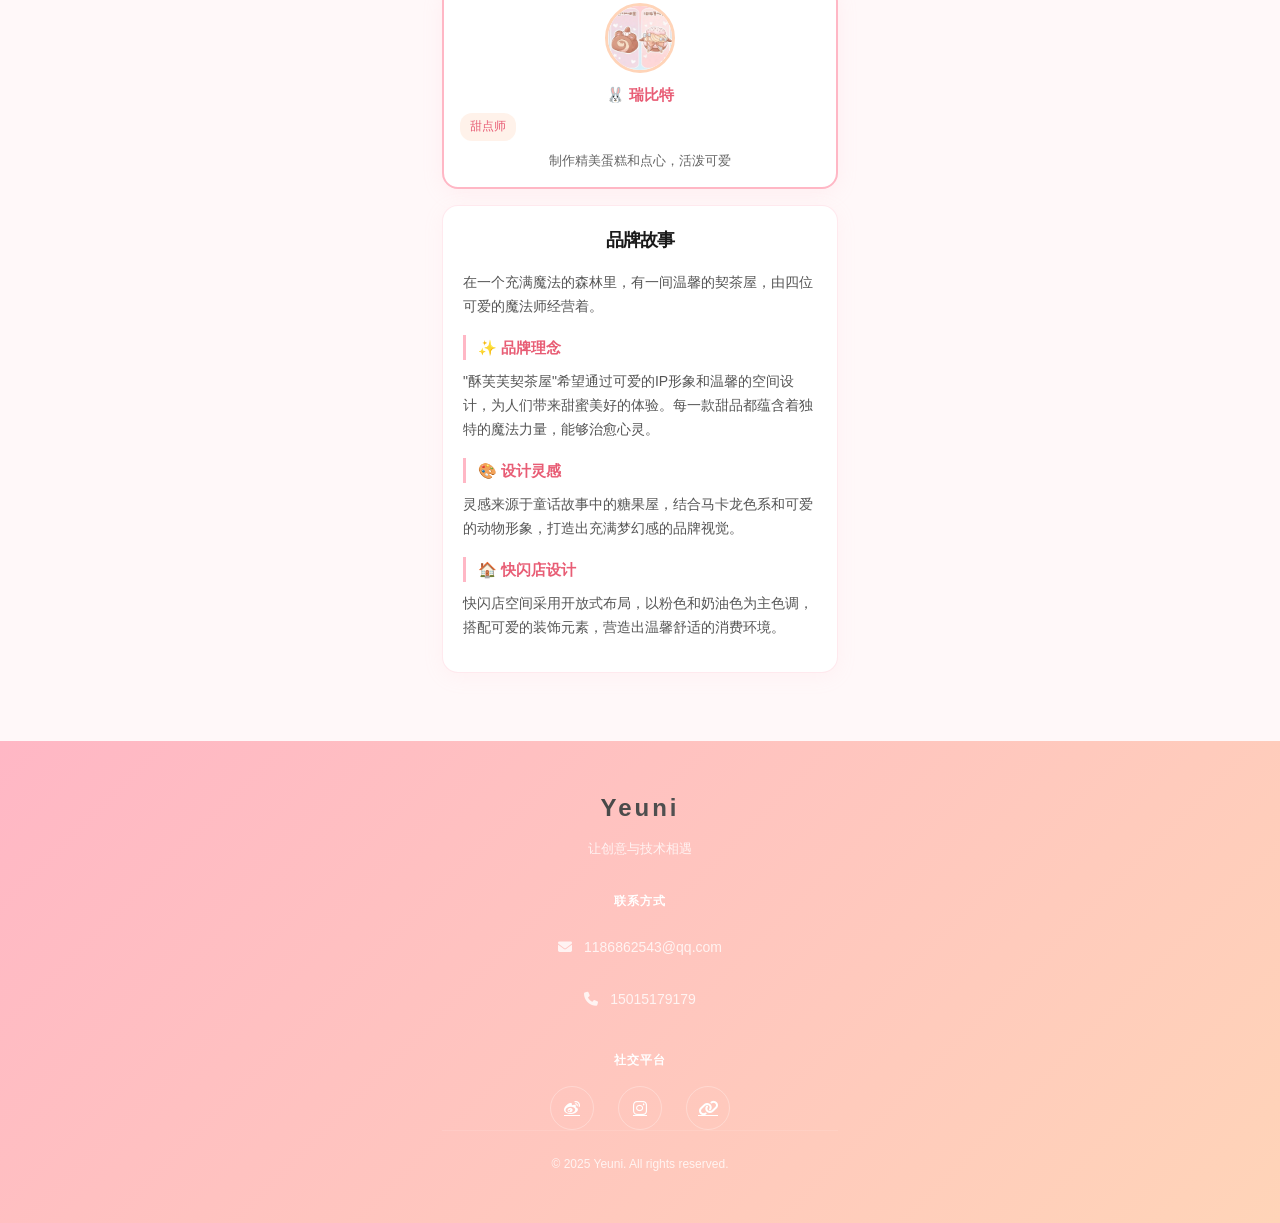
==== commit 58a94e24: "Add files via upload" ====
--- a/project-detail-sofufu.html
+++ b/project-detail-sofufu.html
@@ -357,13 +357,17 @@
     <!-- 导航栏 -->
     <header class="navbar">
         <nav class="nav-container">
-            <a href="index.html" class="back-btn" aria-label="返回项目列表">
+            <!-- 左上角：返回项目列表按钮 -->
+            <a href="index.html#projects" class="logo back-btn-nav" aria-label="返回项目列表">
                 <i class="fas fa-arrow-left"></i>
-                <span>返回</span>
+                <span>返回项目列表</span>
             </a>
-            <a href="index.html" class="logo" aria-label="Yeuni">
-                <span class="logo-text">Yeuni</span>
-            </a>
+            
+            <!-- 右侧：Yeuni Logo -->
+            <div class="nav-right">
+                <span class="logo-text-detail">Yeuni</span>
+            </div>
+            
             <div class="nav-placeholder"></div>
         </nav>
     </header>
@@ -396,12 +400,6 @@
             <section class="detail-gallery-section">
                 <h2 class="section-title">项目图集</h2>
                 <div class="gallery-scroll-container">
-                    <button class="gallery-nav-btn left" id="galleryPrev">
-                        <i class="fas fa-chevron-left"></i>
-                    </button>
-                    <button class="gallery-nav-btn right" id="galleryNext">
-                        <i class="fas fa-chevron-right"></i>
-                    </button>
                     <div class="gallery-scroll" id="galleryScroll">
                         <div class="gallery-item">
                             <img src="png/04ip/Sofufu/1.png" alt="酥芙芙契茶屋">
@@ -418,6 +416,14 @@
                         <div class="gallery-item">
                             <img src="png/04ip/Sofufu/5.png" alt="瑞比特">
                         </div>
+                    </div>
+                    <div class="gallery-nav-buttons">
+                        <button class="gallery-nav-btn left" id="galleryPrev">
+                            <i class="fas fa-chevron-left"></i>
+                        </button>
+                        <button class="gallery-nav-btn right" id="galleryNext">
+                            <i class="fas fa-chevron-right"></i>
+                        </button>
                     </div>
                 </div>
                 <div class="gallery-indicator" id="galleryIndicator">
--- a/styles.css
+++ b/styles.css
@@ -504,15 +504,15 @@
 .info-list {
     display: flex;
     flex-direction: column;
-    gap: var(--spacing-md);
+    gap: 4px;
 }
 
 .info-item {
     display: flex;
     align-items: center;
-    padding: var(--spacing-sm) 0;
+    padding: 4px 0;
     transition: background-color 0.2s ease;
-    padding: var(--spacing-sm) var(--spacing-md);
+    padding: 4px var(--spacing-md);
     border-radius: var(--radius-md);
 }
 
@@ -1152,16 +1152,17 @@
     position: relative;
     margin-bottom: var(--spacing-md);
     display: flex;
+    flex-direction: column;
     justify-content: center;
     align-items: center;
 }
 
 .gallery-nav-btn {
-    position: absolute;
-    top: 50%;
-    transform: translateY(-50%);
-    width: 44px;
-    height: 44px;
+    position: static;
+    top: auto;
+    transform: none;
+    width: 36px;
+    height: 36px;
     border-radius: 50%;
     background: rgba(255, 255, 255, 0.95);
     border: 1px solid var(--color-border-light);
@@ -1176,23 +1177,29 @@
 
 .gallery-nav-btn:hover {
     background: var(--color-white);
-    transform: translateY(-50%) scale(1.1);
+    transform: scale(1.1);
 }
 
 .gallery-nav-btn:active {
-    transform: translateY(-50%) scale(0.95);
+    transform: scale(0.95);
 }
 
 .gallery-nav-btn.left {
-    left: var(--spacing-sm);
+    left: auto;
 }
 
 .gallery-nav-btn.right {
-    right: var(--spacing-sm);
+    right: auto;
+}
+
+.gallery-nav-buttons {
+    display: flex;
+    gap: 16px;
+    margin-top: 16px;
 }
 
 .gallery-nav-btn i {
-    font-size: var(--font-size-lg);
+    font-size: var(--font-size-md);
     color: var(--color-text-dark);
 }
 
@@ -1247,12 +1254,13 @@
 .gallery-indicator {
     display: flex;
     justify-content: center;
-    gap: 8px;
+    gap: 6px;
+    margin-top: 8px;
 }
 
 .gallery-dot {
-    width: 10px;
-    height: 10px;
+    width: 5px;
+    height: 5px;
     border-radius: 50%;
     background: var(--color-border);
     transition: all 0.3s ease;
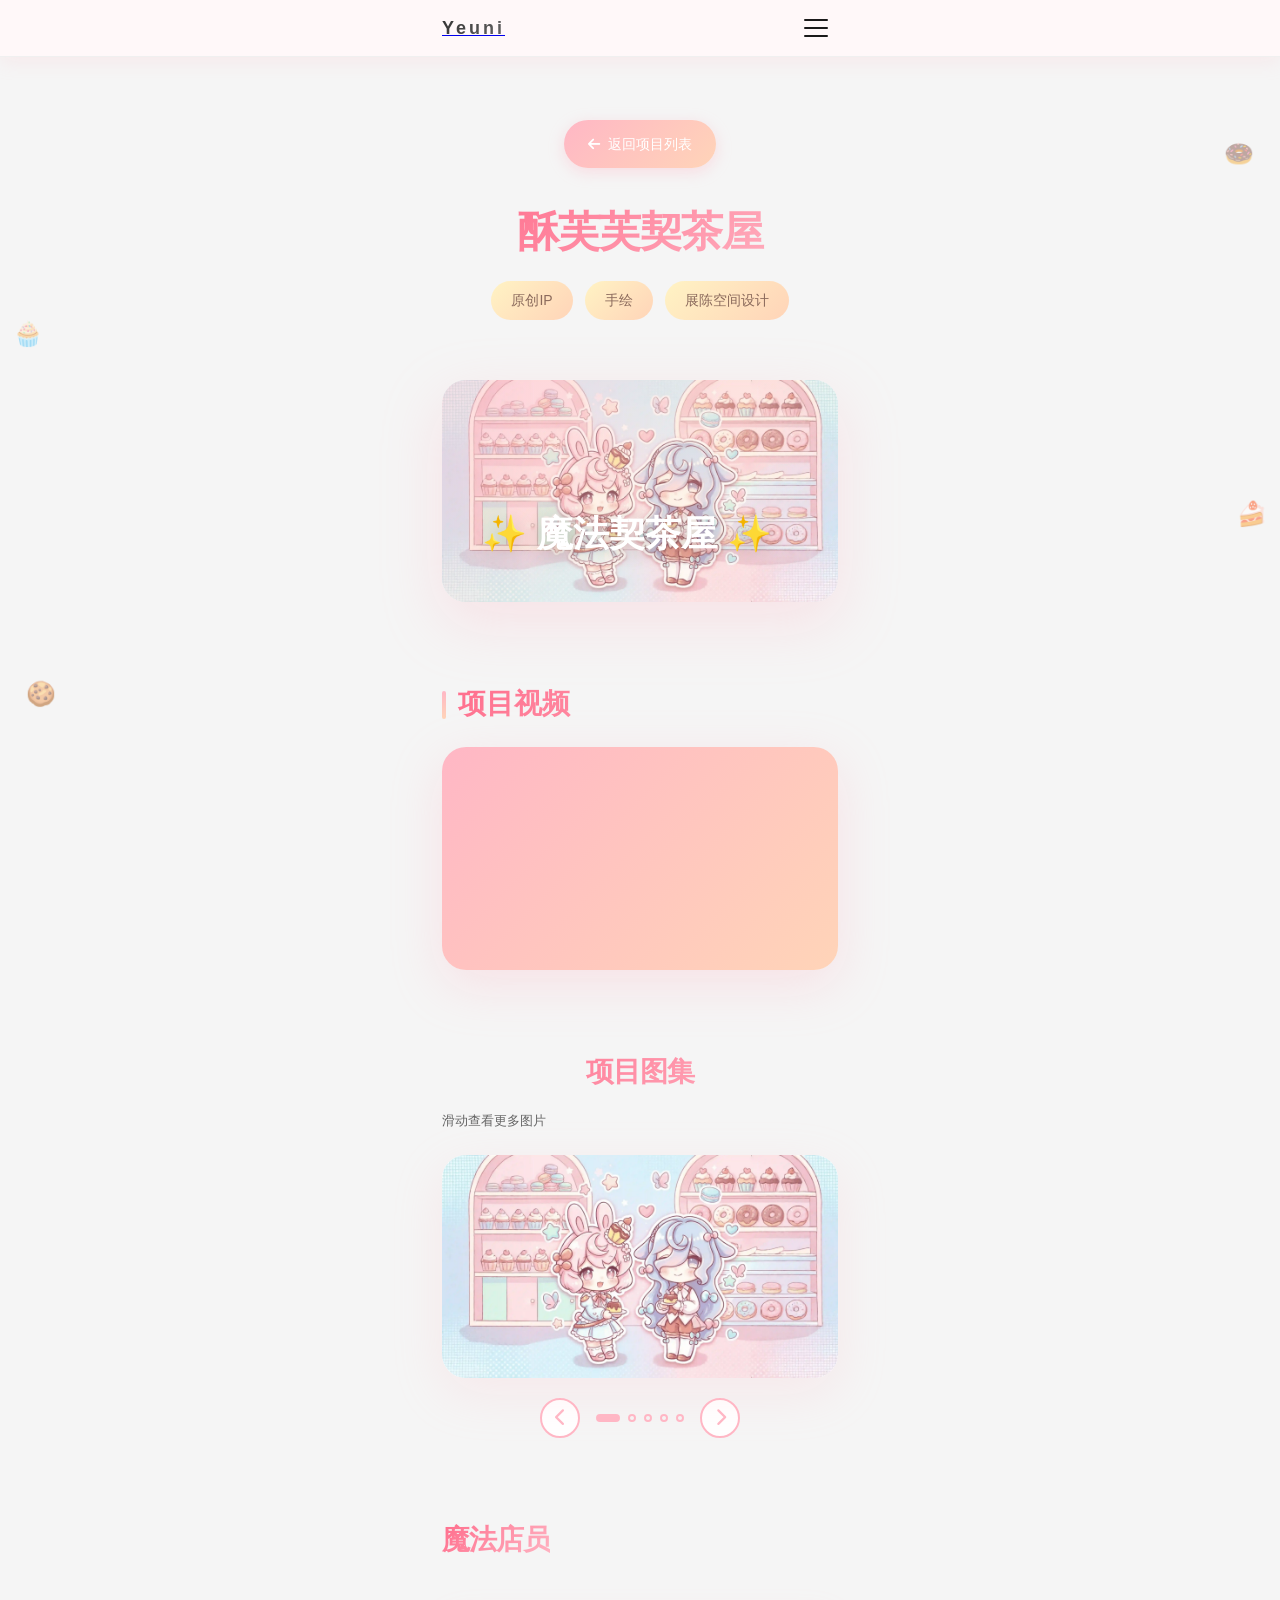
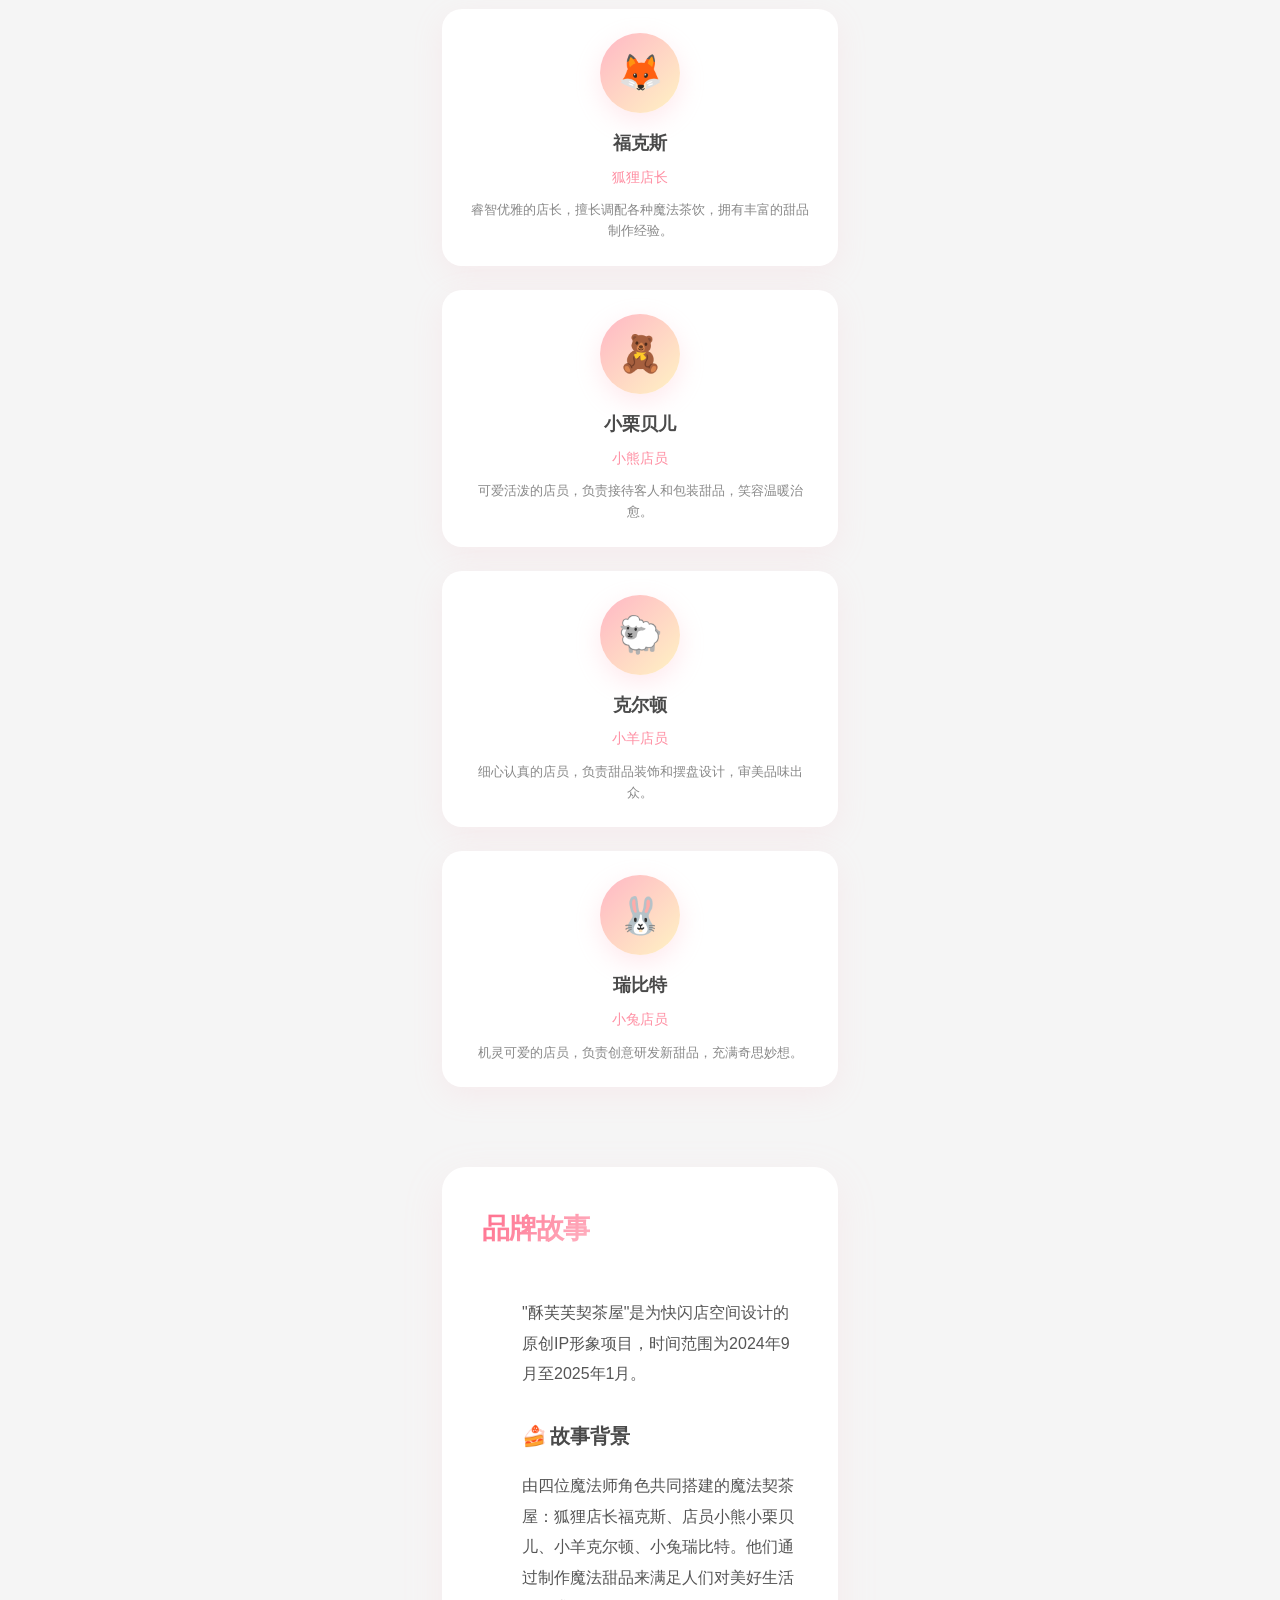
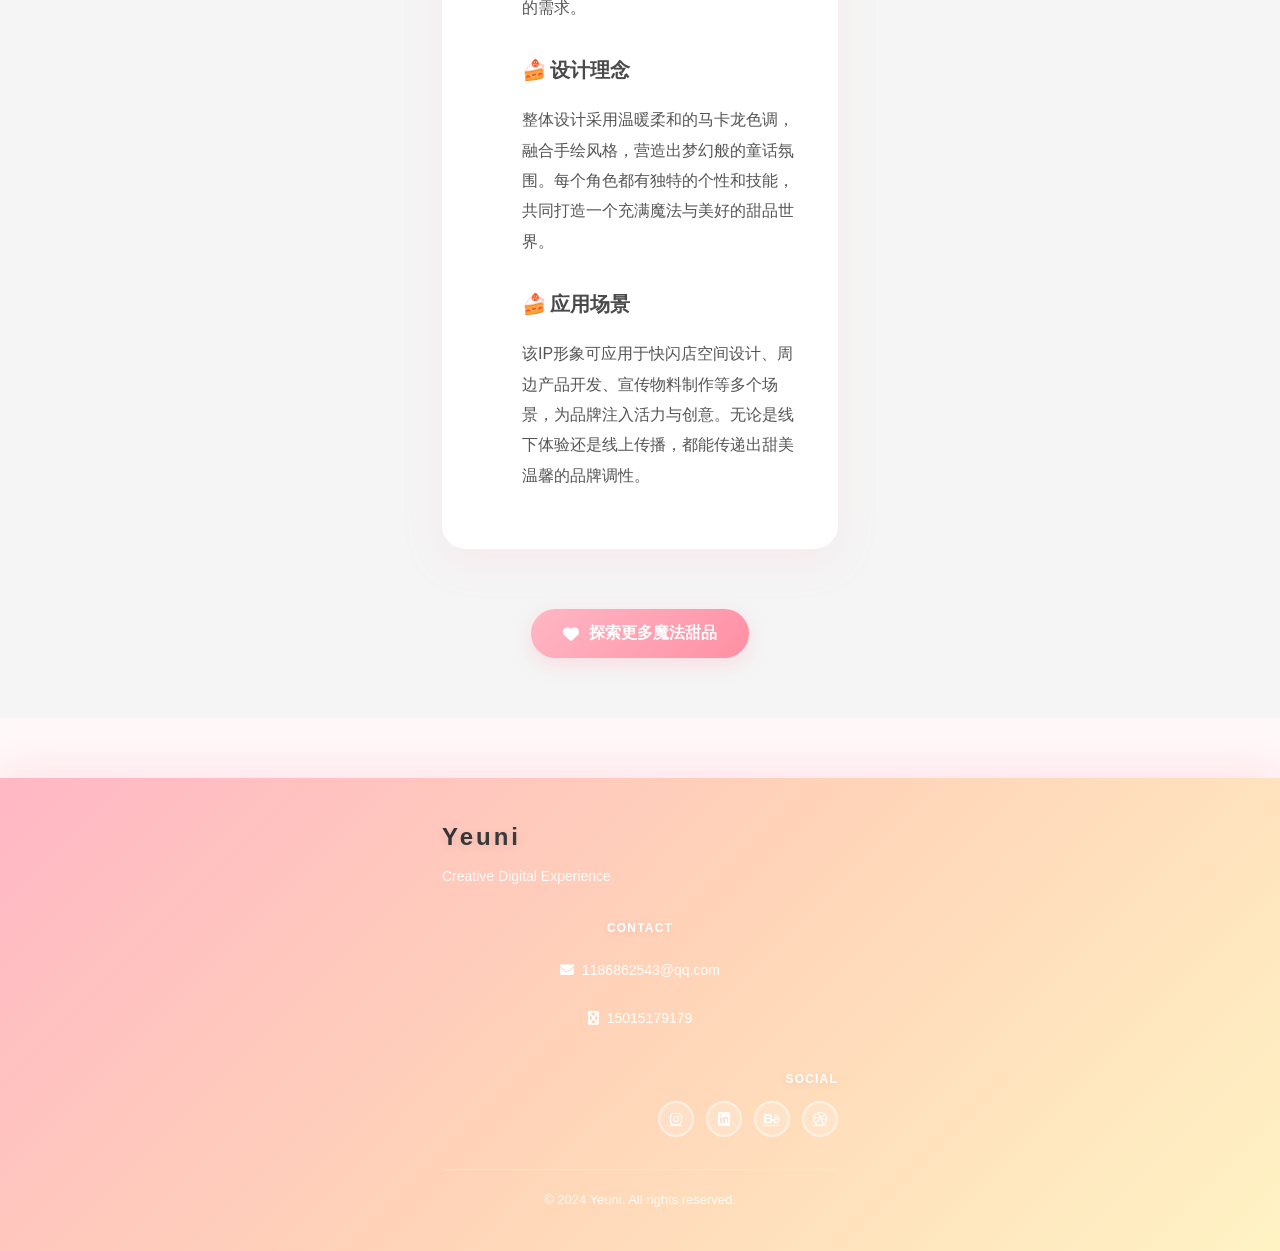
==== commit 75290c3d: "Add files via upload" ====
--- a/project-detail-sofufu.html
+++ b/project-detail-sofufu.html
@@ -2,13 +2,10 @@
 <html lang="zh-CN">
 <head>
     <meta charset="UTF-8">
-    <meta name="viewport" content="width=device-width, initial-scale=1.0, maximum-scale=1.0, user-scalable=no, viewport-fit=cover">
-    <meta name="format-detection" content="telephone=no">
-    <meta name="apple-mobile-web-app-capable" content="yes">
-    <meta name="apple-mobile-web-app-status-bar-style" content="black-translucent">
-    <meta name="theme-color" content="#FFB7C5">
+    <meta name="viewport" content="width=device-width, initial-scale=1.0">
     <title>酥芙芙契茶屋 - 快闪店IP设计</title>
     <link rel="stylesheet" href="https://cdnjs.cloudflare.com/ajax/libs/font-awesome/6.4.0/css/all.min.css">
+    <link rel="stylesheet" href="https://fonts.googleapis.com/css2?family=Inter:wght@300;400;500;600;700&display=swap">
     <link rel="stylesheet" href="styles.css">
     <style>
         /* 酥芙芙专属可爱风格样式 */
@@ -19,7 +16,7 @@
             --macaron-mint: #C8F7DC;
             --macaron-lavender: #E8D5FF;
             --macaron-blue: #D4E8FF;
-            --polka-dot-color: rgba(255, 183, 197, 0.2);
+            --polka-dot-color: rgba(255, 183, 197, 0.3);
         }
 
         body {
@@ -34,7 +31,7 @@
             width: 100%;
             height: 100%;
             background-image: radial-gradient(circle, var(--polka-dot-color) 2px, transparent 2px);
-            background-size: 24px 24px;
+            background-size: 30px 30px;
             pointer-events: none;
             z-index: -1;
         }
@@ -43,205 +40,498 @@
         .navbar {
             background: rgba(255, 248, 249, 0.95) !important;
             backdrop-filter: blur(20px);
-            -webkit-backdrop-filter: blur(20px);
             box-shadow: 0 4px 20px rgba(255, 183, 197, 0.2);
         }
 
+        .navbar.scrolled {
+            background: rgba(255, 248, 249, 0.98) !important;
+            box-shadow: 0 8px 30px rgba(255, 183, 197, 0.3);
+        }
+
+        .nav-links a {
+            position: relative;
+            transition: all 0.3s ease;
+        }
+
+        .nav-links a:hover {
+            color: var(--macaron-pink);
+            transform: translateY(-2px);
+        }
+
+        .nav-links a::after {
+            content: '';
+            position: absolute;
+            bottom: -4px;
+            left: 0;
+            width: 0;
+            height: 3px;
+            background: linear-gradient(90deg, var(--macaron-pink), var(--macaron-peach));
+            border-radius: 2px;
+            transition: width 0.3s ease;
+        }
+
+        .nav-links a:hover::after {
+            width: 100%;
+        }
+
+        /* 详情页样式 */
+        .detail-page {
+            padding: 120px 0 60px;
+            position: relative;
+        }
+
+        /* 返回按钮 */
         .back-btn {
-            background: linear-gradient(135deg, var(--macaron-pink), var(--macaron-peach)) !important;
-            border: none !important;
-            color: white !important;
-            margin-top: 8px;
-            margin-bottom: 8px;
-            padding: 10px 16px !important;
-        }
-
-        .logo-text {
-            color: var(--macaron-pink);
-        }
-
-        /* 详情页内容 */
-        .detail-page {
-            background: #FFF8F9;
-            padding-top: calc(56px + env(safe-area-inset-top));
+            display: inline-flex;
+            align-items: center;
+            justify-content: center;
+            gap: 8px;
+            padding: 12px 24px;
+            background: linear-gradient(135deg, var(--macaron-pink), var(--macaron-peach));
+            border: none;
+            border-radius: 50px;
+            color: white;
+            text-decoration: none;
+            font-size: 14px;
+            font-weight: 500;
+            transition: all 0.3s ease;
+            box-shadow: 0 4px 15px rgba(255, 183, 197, 0.4);
+            margin-bottom: 30px;
+            animation: bounce 2s ease-in-out infinite;
+        }
+
+        .back-btn:hover {
+            transform: translateY(-3px) scale(1.02);
+            box-shadow: 0 8px 25px rgba(255, 183, 197, 0.5);
+        }
+
+        @keyframes bounce {
+            0%, 100% { transform: translateY(0); }
+            50% { transform: translateY(-5px); }
+        }
+
+        /* 标题区域 */
+        .detail-header {
+            text-align: center;
+            margin-bottom: 60px;
         }
 
         .detail-project-title {
-            color: #E85D75;
-            font-size: 22px;
+            font-size: 42px;
             font-weight: 700;
+            background: linear-gradient(135deg, #FF6B8A, #FFB7C5);
+            -webkit-background-clip: text;
+            -webkit-text-fill-color: transparent;
+            background-clip: text;
+            margin-bottom: 16px;
+            animation: fadeInUp 0.8s ease;
+        }
+
+        .detail-meta-tags {
+            display: flex;
+            justify-content: center;
+            gap: 12px;
+            flex-wrap: wrap;
+            animation: fadeInUp 0.8s ease 0.2s both;
         }
 
         .detail-meta-tag {
-            background: rgba(255, 183, 197, 0.2) !important;
-            color: #E85D75 !important;
+            padding: 8px 20px;
+            background: linear-gradient(135deg, var(--macaron-yellow), var(--macaron-peach));
+            border-radius: 25px;
+            font-size: 14px;
+            color: #8B6A5C;
             font-weight: 500;
-        }
-
-        /* 浮动装饰元素 - 调整位置避免遮挡内容 */
-        .floating-decoration {
-            position: fixed;
-            font-size: 20px;
-            pointer-events: none;
-            z-index: 100;
-            opacity: 0.5;
-            animation: float 4s ease-in-out infinite;
-        }
-
-        .decoration-1 {
-            top: calc(56px + env(safe-area-inset-top) + 20px);
-            right: 5%;
-            animation-delay: 0s;
-        }
-
-        .decoration-2 {
-            top: calc(56px + env(safe-area-inset-top) + 200px);
-            left: 3%;
-            animation-delay: 1s;
-            font-size: 16px;
-        }
-
-        .decoration-3 {
-            bottom: 150px;
-            right: 8%;
-            animation-delay: 2s;
-            font-size: 18px;
-        }
-
-        .decoration-4 {
-            bottom: 250px;
-            left: 5%;
-            animation-delay: 3s;
-        }
-
-        @keyframes float {
-            0%, 100% { transform: translateY(0) rotate(0deg); }
-            50% { transform: translateY(-10px) rotate(5deg); }
-        }
-
-        /* 角色卡片 */
-        .character-card {
-            background: white;
-            border-radius: 16px;
-            padding: 16px;
-            margin-bottom: 16px;
-            box-shadow: 0 4px 20px rgba(255, 183, 197, 0.15);
-            border: 2px solid var(--macaron-pink);
-        }
-
-        .character-avatar {
-            width: 70px;
-            height: 70px;
-            border-radius: 50%;
-            margin: 0 auto 10px;
+            transition: all 0.3s ease;
+            cursor: pointer;
+        }
+
+        .detail-meta-tag:hover {
+            transform: translateY(-3px) scale(1.05);
+            box-shadow: 0 6px 20px rgba(255, 212, 184, 0.4);
+        }
+
+        /* 封面区域 */
+        .detail-cover-section {
+            margin-bottom: 80px;
+            animation: fadeInUp 0.8s ease 0.4s both;
+        }
+
+        .detail-cover {
+            position: relative;
+            border-radius: 24px;
             overflow: hidden;
-            border: 3px solid var(--macaron-peach);
-        }
-
-        .character-avatar img {
+            aspect-ratio: 16/9;
+            box-shadow: 0 20px 60px rgba(255, 183, 197, 0.3);
+            transition: transform 0.5s ease, box-shadow 0.5s ease;
+        }
+
+        .detail-cover:hover {
+            transform: scale(1.02);
+            box-shadow: 0 30px 80px rgba(255, 183, 197, 0.4);
+        }
+
+        .detail-cover img {
             width: 100%;
             height: 100%;
             object-fit: cover;
+            transition: transform 0.6s ease;
+        }
+
+        .detail-cover:hover img {
+            transform: scale(1.1);
+        }
+
+        .cover-overlay {
+            position: absolute;
+            inset: 0;
+            background: linear-gradient(135deg, rgba(255, 183, 197, 0.4) 0%, rgba(255, 212, 184, 0.2) 50%, transparent 100%);
+            display: flex;
+            align-items: flex-end;
+            padding: 40px;
+        }
+
+        .cover-title {
+            font-size: 36px;
+            font-weight: 700;
+            color: white;
+            text-shadow: 0 4px 20px rgba(0, 0, 0, 0.2);
+            animation: float 3s ease-in-out infinite;
+        }
+
+        @keyframes float {
+            0%, 100% { transform: translateY(0); }
+            50% { transform: translateY(-10px); }
+        }
+
+        /* 角色展示区域 */
+        .characters-section {
+            margin-bottom: 80px;
+            animation: fadeInUp 0.8s ease 0.6s both;
+        }
+
+        .section-title-wrapper {
+            display: flex;
+            align-items: center;
+            gap: 12px;
+            margin-bottom: 30px;
+        }
+
+        .section-title {
+            font-size: 28px;
+            font-weight: 600;
+            background: linear-gradient(135deg, #FF6B8A, #FFB7C5);
+            -webkit-background-clip: text;
+            -webkit-text-fill-color: transparent;
+            background-clip: text;
+        }
+
+        .section-title::before {
+            content: '';
+            width: 4px;
+            height: 28px;
+            background: linear-gradient(180deg, var(--macaron-pink), var(--macaron-peach));
+            border-radius: 2px;
+        }
+
+        .characters-grid {
+            display: grid;
+            grid-template-columns: repeat(auto-fit, minmax(250px, 1fr));
+            gap: 24px;
+        }
+
+        .character-card {
+            background: white;
+            border-radius: 20px;
+            padding: 24px;
+            text-align: center;
+            box-shadow: 0 8px 30px rgba(255, 183, 197, 0.15);
+            transition: all 0.4s ease;
+            position: relative;
+            overflow: hidden;
+        }
+
+        .character-card::before {
+            content: '';
+            position: absolute;
+            top: -50%;
+            left: -50%;
+            width: 200%;
+            height: 200%;
+            background: radial-gradient(circle, var(--macaron-lavender) 0%, transparent 70%);
+            opacity: 0;
+            transition: opacity 0.4s ease;
+        }
+
+        .character-card:hover::before {
+            opacity: 0.3;
+        }
+
+        .character-card:hover {
+            transform: translateY(-8px) scale(1.02);
+            box-shadow: 0 20px 50px rgba(255, 183, 197, 0.3);
+        }
+
+        .character-icon {
+            width: 80px;
+            height: 80px;
+            margin: 0 auto 16px;
+            background: linear-gradient(135deg, var(--macaron-pink), var(--macaron-yellow));
+            border-radius: 50%;
+            display: flex;
+            align-items: center;
+            justify-content: center;
+            font-size: 36px;
+            transition: all 0.4s ease;
+            box-shadow: 0 8px 25px rgba(255, 183, 197, 0.3);
+        }
+
+        .character-card:hover .character-icon {
+            transform: rotate(10deg) scale(1.1);
+            box-shadow: 0 12px 35px rgba(255, 183, 197, 0.4);
         }
 
         .character-name {
-            text-align: center;
-            font-size: 15px;
+            font-size: 18px;
             font-weight: 600;
-            color: #E85D75;
-            margin-bottom: 6px;
+            color: #4A4A4A;
+            margin-bottom: 8px;
         }
 
         .character-role {
-            text-align: center;
-            font-size: 12px;
-            color: #E85D75;
-            background: rgba(255, 212, 184, 0.3);
-            padding: 4px 10px;
-            border-radius: 12px;
-            display: inline-block;
-            margin-bottom: 10px;
+            font-size: 14px;
+            color: #FF8FA3;
+            font-weight: 500;
+            margin-bottom: 12px;
         }
 
         .character-desc {
             font-size: 13px;
-            color: #666;
+            color: #888;
             line-height: 1.6;
-            text-align: center;
         }
 
         /* 概念说明区域 */
         .detail-concept-section {
             background: white;
-            border-radius: 16px;
-            padding: 20px;
-            margin-bottom: 20px;
-            box-shadow: 0 4px 20px rgba(255, 183, 197, 0.1);
-            border: 1px solid rgba(255, 183, 197, 0.3);
+            border-radius: 24px;
+            padding: 40px;
+            box-shadow: 0 12px 40px rgba(255, 183, 197, 0.15);
+            animation: fadeInUp 0.8s ease 0.8s both;
         }
 
         .concept-content {
+            line-height: 1.9;
+            color: #555;
+            font-size: 16px;
+            padding-left: 40px;
+        }
+
+        .concept-content h4 {
+            font-size: 20px;
+            font-weight: 600;
+            color: #4A4A4A;
+            margin: 28px 0 16px;
+            position: relative;
+            padding-left: 28px;
+        }
+
+        .concept-content h4::before {
+            content: '🍰';
+            position: absolute;
+            left: 0;
+        }
+
+        .concept-content p {
+            margin-bottom: 18px;
+        }
+
+        .concept-content strong {
+            color: #FF6B8A;
+            font-weight: 600;
+        }
+
+        /* 装饰元素 - 调整位置避免遮挡内容 */
+        .floating-decoration {
+            position: fixed;
+            font-size: 24px;
+            opacity: 0.5;
+            pointer-events: none;
+            z-index: 100;
+            max-width: 30px;
+            max-height: 30px;
+        }
+
+        .deco-1 { top: 15%; right: 2%; animation: floatDeco 4s ease-in-out infinite; }
+        .deco-2 { top: 35%; left: 1%; animation: floatDeco 5s ease-in-out infinite 1s; }
+        .deco-3 { top: 55%; right: 1%; animation: floatDeco 6s ease-in-out infinite 0.5s; }
+        .deco-4 { top: 75%; left: 2%; animation: floatDeco 4.5s ease-in-out infinite 1.5s; }
+
+        /* 酥芙芙专属页脚样式 - 马卡龙色系 */
+        .footer {
+            background: linear-gradient(135deg, var(--macaron-pink) 0%, var(--macaron-peach) 50%, var(--macaron-yellow) 100%);
+            padding: 40px 0;
+            margin-top: 60px;
+            box-shadow: 0 -10px 40px rgba(255, 183, 197, 0.3);
+        }
+
+        .footer .footer-content {
+            grid-template-columns: repeat(3, 1fr);
+            gap: 32px;
+            margin-bottom: 32px;
+        }
+
+        .footer .footer-brand {
+            text-align: left;
+        }
+
+        .footer .footer-logo {
+            font-size: 24px;
+            font-weight: 700;
+            color: white;
+            display: block;
+            margin-bottom: 8px;
+            text-shadow: 0 2px 10px rgba(0, 0, 0, 0.1);
+        }
+
+        .footer .footer-description {
             font-size: 14px;
-            line-height: 1.7;
-            color: #555;
-        }
-
-        .concept-content h4 {
-            color: #E85D75;
-            font-size: 15px;
-            margin-top: 16px;
-            margin-bottom: 10px;
-            padding-left: 12px;
-            border-left: 3px solid var(--macaron-pink);
-        }
-
-        .concept-content p {
+            color: rgba(255, 255, 255, 0.9);
+        }
+
+        .footer .footer-contact {
+            text-align: center;
+        }
+
+        .footer .footer-contact-title {
+            font-size: 12px;
+            font-weight: 600;
+            color: white;
+            text-transform: uppercase;
+            letter-spacing: 0.1em;
             margin-bottom: 12px;
-        }
-
-        /* 视频区域 */
+            text-shadow: 0 2px 10px rgba(0, 0, 0, 0.1);
+        }
+
+        .footer .contact-list {
+            display: flex;
+            flex-direction: column;
+            gap: 8px;
+        }
+
+        .footer .contact-item {
+            display: flex;
+            align-items: center;
+            justify-content: center;
+            gap: 8px;
+            color: white;
+            text-decoration: none;
+            font-size: 14px;
+            transition: all 0.3s ease;
+        }
+
+        .footer .contact-item:hover {
+            transform: translateY(-2px);
+            opacity: 0.8;
+        }
+
+        .footer .contact-item i {
+            font-size: 14px;
+        }
+
+        .footer .footer-social {
+            text-align: right;
+        }
+
+        .footer .footer-social-title {
+            font-size: 12px;
+            font-weight: 600;
+            color: white;
+            text-transform: uppercase;
+            letter-spacing: 0.1em;
+            margin-bottom: 12px;
+            text-shadow: 0 2px 10px rgba(0, 0, 0, 0.1);
+        }
+
+        .footer .footer-social-links {
+            display: flex;
+            justify-content: flex-end;
+            gap: 12px;
+        }
+
+        .footer .footer-social-links a {
+            width: 36px;
+            height: 36px;
+            background: rgba(255, 255, 255, 0.2);
+            border: 2px solid rgba(255, 255, 255, 0.5);
+            border-radius: 50%;
+            display: flex;
+            align-items: center;
+            justify-content: center;
+            color: white;
+            font-size: 14px;
+            transition: all 0.3s ease;
+        }
+
+        .footer .footer-social-links a:hover {
+            background: white;
+            color: var(--macaron-pink);
+            transform: translateY(-3px) scale(1.1);
+            box-shadow: 0 6px 20px rgba(255, 255, 255, 0.4);
+        }
+
+        .footer .footer-bottom {
+            text-align: center;
+            padding-top: 20px;
+            border-top: 1px solid rgba(255, 255, 255, 0.3);
+            color: rgba(255, 255, 255, 0.9);
+            font-size: 13px;
+        }
+
+        @keyframes floatDeco {
+            0%, 100% { transform: translateY(0) rotate(0deg); }
+            50% { transform: translateY(-20px) rotate(10deg); }
+        }
+
+        /* 按钮样式 */
+        .action-btn {
+            display: inline-flex;
+            align-items: center;
+            gap: 10px;
+            padding: 14px 32px;
+            background: linear-gradient(135deg, var(--macaron-pink), #FF8FA3);
+            border: none;
+            border-radius: 50px;
+            color: white;
+            font-size: 16px;
+            font-weight: 600;
+            cursor: pointer;
+            transition: all 0.3s ease;
+            box-shadow: 0 6px 20px rgba(255, 183, 197, 0.4);
+        }
+
+        .action-btn:hover {
+            transform: translateY(-4px) scale(1.05);
+            box-shadow: 0 12px 30px rgba(255, 183, 197, 0.5);
+        }
+
+        .action-btn:active {
+            transform: translateY(-2px) scale(1.02);
+        }
+
+        /* 视频区域样式 */
         .detail-video-section {
-            margin-bottom: 20px;
-            display: flex;
-            flex-direction: column;
-            align-items: center;
-            width: 100%;
-        }
-
-        .video-container-wrapper {
-            width: 100%;
-            max-width: 640px;
-            margin: 0 auto;
-            border-radius: 16px;
+            margin-bottom: 80px;
+            animation: fadeInUp 0.8s ease 0.5s both;
+        }
+
+        .video-container {
+            position: relative;
+            border-radius: 24px;
             overflow: hidden;
-            box-shadow: 0 4px 20px rgba(255, 183, 197, 0.2);
-            border: 2px solid var(--macaron-peach);
-            background: #000;
             aspect-ratio: 16/9;
-        }
-
-        .video-container-inner {
-            position: relative;
-            width: 100%;
-            height: 100%;
-        }
-
-        .video-container-inner iframe {
-            position: absolute;
-            top: 0;
-            left: 0;
-            width: 100%;
-            height: 100%;
-            border: none;
-        }
-
-        .video-container {
-            border-radius: 16px;
-            overflow: hidden;
-            box-shadow: 0 4px 20px rgba(255, 183, 197, 0.2);
-            border: 2px solid var(--macaron-peach);
-            aspect-ratio: 4/3;
-            background: #000;
+            background: linear-gradient(135deg, var(--macaron-pink), var(--macaron-peach));
+            box-shadow: 0 15px 50px rgba(255, 183, 197, 0.3);
         }
 
         .video-container video {
@@ -250,399 +540,480 @@
             object-fit: cover;
         }
 
-        .video-hint {
-            font-size: 12px;
-            color: #999;
-            text-align: center;
-            margin-top: 8px;
-        }
-
-        /* 图集区域 */
-        .gallery-scroll-container {
+        .video-section-title {
+            font-size: 28px;
+            font-weight: 600;
+            background: linear-gradient(135deg, #FF6B8A, #FFB7C5);
+            -webkit-background-clip: text;
+            -webkit-text-fill-color: transparent;
+            background-clip: text;
+            margin-bottom: 20px;
+            display: flex;
+            align-items: center;
+            gap: 12px;
+        }
+
+        .video-section-title::before {
+            content: '';
+            width: 4px;
+            height: 28px;
+            background: linear-gradient(180deg, var(--macaron-pink), var(--macaron-peach));
+            border-radius: 2px;
+        }
+
+        /* 图集区域样式 */
+        .detail-gallery-section {
+            margin-bottom: 80px;
+            animation: fadeInUp 0.8s ease 0.7s both;
+        }
+
+        .gallery-container {
             position: relative;
-            margin-bottom: 12px;
-        }
-
-        .gallery-scroll {
-            display: flex;
-            gap: 12px;
-            overflow-x: auto;
-            overflow-y: hidden;
-            padding-bottom: 12px;
-            scrollbar-width: none;
-            -ms-overflow-style: none;
-            scroll-snap-type: x mandatory;
-            -webkit-overflow-scrolling: touch;
-        }
-
-        .gallery-scroll::-webkit-scrollbar {
-            display: none;
-        }
-
-        .gallery-item {
-            flex-shrink: 0;
-            width: 280px;
-            max-width: calc(100% - 24px);
-            aspect-ratio: 4/3;
-            border-radius: 16px;
             overflow: hidden;
-            background: #f5f5f5;
-            scroll-snap-align: center;
-            scroll-snap-stop: always;
-        }
-
-        .gallery-item img {
+            border-radius: 24px;
+            background: white;
+            box-shadow: 0 15px 50px rgba(255, 183, 197, 0.2);
+        }
+
+        .gallery-track {
+            display: flex;
+            transition: transform 0.5s ease;
+        }
+
+        .gallery-slide {
+            flex: 0 0 100%;
             width: 100%;
-            height: 100%;
-            object-fit: contain;
-            background: #f5f5f5;
-        }
-
-        .gallery-indicator {
+        }
+
+        .gallery-slide img {
+            width: 100%;
+            height: auto;
+            display: block;
+        }
+
+        .gallery-controls {
             display: flex;
             justify-content: center;
-            gap: 6px;
+            align-items: center;
+            gap: 16px;
+            margin-top: 20px;
+        }
+
+        .gallery-arrow {
+            width: 40px;
+            height: 40px;
+            border-radius: 50%;
+            border: 2px solid var(--macaron-pink);
+            background: white;
+            display: flex;
+            align-items: center;
+            justify-content: center;
+            cursor: pointer;
+            transition: all 0.3s ease;
+            color: var(--macaron-pink);
+            font-size: 18px;
+        }
+
+        .gallery-arrow:hover {
+            background: var(--macaron-pink);
+            color: white;
+            transform: scale(1.1);
+        }
+
+        .gallery-indicators {
+            display: flex;
+            gap: 8px;
         }
 
         .gallery-dot {
             width: 8px;
             height: 8px;
             border-radius: 50%;
-            background: rgba(232, 93, 117, 0.3);
+            border: 2px solid var(--macaron-pink);
+            background: transparent;
+            cursor: pointer;
             transition: all 0.3s ease;
-            cursor: pointer;
-        }
-
-        .gallery-dot.active {
-            background: #E85D75;
-            width: 20px;
-            border-radius: 4px;
-        }
-
-        /* 页脚 */
-        footer {
-            background: linear-gradient(135deg, var(--macaron-pink), var(--macaron-peach)) !important;
-        }
-
-        .footer-logo, .footer-contact-title, .footer-social-title {
-            color: white !important;
-        }
-
-        .footer-description, .contact-item, .footer-bottom {
-            color: rgba(255, 255, 255, 0.8) !important;
-        }
-
-        .footer-social-links a {
-            border-color: rgba(255, 255, 255, 0.3) !important;
-            color: white !important;
-        }
-
-        /* 触摸反馈 */
-        .back-btn:active,
-        .view-detail-btn:active {
-            transform: scale(0.96);
+        }
+
+        .gallery-dot.active,
+        .gallery-dot:hover {
+            background: var(--macaron-pink);
+        }
+
+        /* 渐入动画 */
+        @keyframes fadeInUp {
+            from {
+                opacity: 0;
+                transform: translateY(30px);
+            }
+            to {
+                opacity: 1;
+                transform: translateY(0);
+            }
+        }
+
+        /* 响应式设计 */
+        @media (max-width: 768px) {
+            .detail-project-title {
+                font-size: 28px;
+            }
+
+            .cover-title {
+                font-size: 22px;
+            }
+
+            .detail-concept-section {
+                padding: 24px;
+            }
+
+            .characters-grid {
+                grid-template-columns: 1fr;
+            }
+
+            .back-btn {
+                padding: 10px 20px;
+                font-size: 13px;
+            }
         }
     </style>
 </head>
 <body>
     <!-- 波点背景 -->
     <div class="polka-dot-bg"></div>
-    
-    <!-- 浮动装饰 -->
-    <div class="floating-decoration decoration-1">🧁</div>
-    <div class="floating-decoration decoration-2">🍰</div>
-    <div class="floating-decoration decoration-3">🍪</div>
-    <div class="floating-decoration decoration-4">🍩</div>
+
+    <!-- 装饰元素 -->
+    <div class="floating-decoration deco-1">🍩</div>
+    <div class="floating-decoration deco-2">🧁</div>
+    <div class="floating-decoration deco-3">🍰</div>
+    <div class="floating-decoration deco-4">🍪</div>
 
     <!-- 导航栏 -->
     <header class="navbar">
         <nav class="nav-container">
-            <!-- 左上角：返回项目列表按钮 -->
-            <a href="index.html#projects" class="logo back-btn-nav" aria-label="返回项目列表">
-                <i class="fas fa-arrow-left"></i>
-                <span>返回项目列表</span>
+            <a href="index.html" class="logo" aria-label="Yeuni">
+                <span class="logo-text">Yeuni</span>
             </a>
-            
-            <!-- 右侧：Yeuni Logo -->
-            <div class="nav-right">
-                <span class="logo-text-detail">Yeuni</span>
-            </div>
-            
-            <div class="nav-placeholder"></div>
+            <ul class="nav-links">
+                <li><a href="index.html#home">首页</a></li>
+                <li><a href="index.html#projects">项目</a></li>
+                <li><a href="index.html#about">关于</a></li>
+                <li><a href="index.html#contact">联系</a></li>
+            </ul>
+            <button class="menu-toggle" aria-label="Toggle menu">
+                <span></span>
+                <span></span>
+                <span></span>
+            </button>
         </nav>
     </header>
 
-    <!-- 详情页内容 -->
+    <!-- 详情页面内容 -->
     <main class="detail-page">
         <div class="container">
-            <!-- 项目标题区域 -->
-            <div class="project-title-wrap">
+            <!-- 头部信息 -->
+            <div class="detail-header">
+                <a href="index.html#projects" class="back-btn">
+                    <i class="fas fa-arrow-left"></i>
+                    <span>返回项目列表</span>
+                </a>
                 <h1 class="detail-project-title">酥芙芙契茶屋</h1>
                 <div class="detail-meta-tags">
-                    <span class="detail-meta-tag">原创 IP</span>
-                    <span class="detail-meta-tag">手绘设计</span>
-                    <span class="detail-meta-tag">展陈空间</span>
-                    <span class="detail-meta-tag">2024-2025</span>
+                    <span class="detail-meta-tag">原创IP</span>
+                    <span class="detail-meta-tag">手绘</span>
+                    <span class="detail-meta-tag">展陈空间设计</span>
                 </div>
             </div>
+
+            <!-- 封面区域 -->
+            <section class="detail-cover-section">
+                <div class="detail-cover">
+                    <img src="png/04ip/Sofufu/1.png" alt="酥芙芙契茶屋封面">
+                    <div class="cover-overlay">
+                        <h2 class="cover-title">✨ 魔法契茶屋 ✨</h2>
+                    </div>
+                </div>
+            </section>
 
             <!-- 视频区域 -->
             <section class="detail-video-section">
-                <div class="video-container-wrapper">
-                    <div class="video-container-inner">
-                        <iframe src="https://player.bilibili.com/player.html?bvid=BV14LVm61EMw&page=1" scrolling="no" border="0" frameborder="no" framespacing="0" allowfullscreen="true"></iframe>
-                    </div>
-                </div>
-                <p class="video-hint">点击播放项目介绍视频</p>
+                <h3 class="video-section-title">项目视频</h3>
+                <div class="video-container">
+                    <iframe src="https://player.bilibili.com/player.html?bvid=BV14LVm61EMw&page=1" scrolling="no" border="0" frameborder="no" framespacing="0" allowfullscreen="true" width="100%" height="100%"></iframe>
+                </div>
             </section>
 
-            <!-- 图集区域 -->
+            <!-- 项目图集区域 -->
             <section class="detail-gallery-section">
-                <h2 class="section-title">项目图集</h2>
-                <div class="gallery-scroll-container">
-                    <div class="gallery-scroll" id="galleryScroll">
-                        <div class="gallery-item">
-                            <img src="png/04ip/Sofufu/1.png" alt="酥芙芙契茶屋">
+                <div class="section-header">
+                    <h3 class="section-title">项目图集</h3>
+                    <p class="video-subtitle">滑动查看更多图片</p>
+                </div>
+                <div class="gallery-container" id="gallery-container">
+                    <div class="gallery-track" id="gallery-track">
+                        <div class="gallery-slide">
+                            <img src="png/04ip/Sofufu/1.png" alt="酥芙芙图集1">
                         </div>
-                        <div class="gallery-item">
-                            <img src="png/04ip/Sofufu/2.png" alt="福克斯">
+                        <div class="gallery-slide">
+                            <img src="png/04ip/Sofufu/2.png" alt="酥芙芙图集2">
                         </div>
-                        <div class="gallery-item">
-                            <img src="png/04ip/Sofufu/3.png" alt="小栗贝儿">
+                        <div class="gallery-slide">
+                            <img src="png/04ip/Sofufu/3.png" alt="酥芙芙图集3">
                         </div>
-                        <div class="gallery-item">
-                            <img src="png/04ip/Sofufu/4.png" alt="克尔顿">
+                        <div class="gallery-slide">
+                            <img src="png/04ip/Sofufu/4.png" alt="酥芙芙图集4">
                         </div>
-                        <div class="gallery-item">
-                            <img src="png/04ip/Sofufu/5.png" alt="瑞比特">
+                        <div class="gallery-slide">
+                            <img src="png/04ip/Sofufu/5.png" alt="酥芙芙图集5">
                         </div>
                     </div>
-                    <div class="gallery-nav-buttons">
-                        <button class="gallery-nav-btn left" id="galleryPrev">
-                            <i class="fas fa-chevron-left"></i>
-                        </button>
-                        <button class="gallery-nav-btn right" id="galleryNext">
-                            <i class="fas fa-chevron-right"></i>
-                        </button>
+                </div>
+                <div class="gallery-controls">
+                    <button class="gallery-arrow gallery-prev" id="gallery-prev" aria-label="上一张">
+                        <i class="fas fa-chevron-left"></i>
+                    </button>
+                    <div class="gallery-indicators" id="gallery-indicators">
+                        <button class="gallery-dot active" data-index="0"></button>
+                        <button class="gallery-dot" data-index="1"></button>
+                        <button class="gallery-dot" data-index="2"></button>
+                        <button class="gallery-dot" data-index="3"></button>
+                        <button class="gallery-dot" data-index="4"></button>
                     </div>
-                </div>
-                <div class="gallery-indicator" id="galleryIndicator">
-                    <span class="gallery-dot active" data-index="0"></span>
-                    <span class="gallery-dot" data-index="1"></span>
-                    <span class="gallery-dot" data-index="2"></span>
-                    <span class="gallery-dot" data-index="3"></span>
-                    <span class="gallery-dot" data-index="4"></span>
+                    <button class="gallery-arrow gallery-next" id="gallery-next" aria-label="下一张">
+                        <i class="fas fa-chevron-right"></i>
+                    </button>
                 </div>
             </section>
 
-            <!-- 角色介绍 -->
+            <!-- 角色展示区域 -->
             <section class="characters-section">
-                <h2 class="section-title">角色介绍</h2>
+                <div class="section-title-wrapper">
+                    <h3 class="section-title">魔法店员</h3>
+                </div>
                 <div class="characters-grid">
                     <div class="character-card">
-                        <div class="character-avatar">
-                            <img src="png/04ip/Sofufu/2.png" alt="福克斯">
-                        </div>
-                        <div class="character-name">🦊 福克斯</div>
-                        <div class="character-role">狐狸店长</div>
-                        <div class="character-desc">负责店铺运营和甜品研发，温柔体贴的领导者</div>
+                        <div class="character-icon">🦊</div>
+                        <h4 class="character-name">福克斯</h4>
+                        <p class="character-role">狐狸店长</p>
+                        <p class="character-desc">睿智优雅的店长，擅长调配各种魔法茶饮，拥有丰富的甜品制作经验。</p>
                     </div>
                     <div class="character-card">
-                        <div class="character-avatar">
-                            <img src="png/04ip/Sofufu/3.png" alt="小栗贝儿">
-                        </div>
-                        <div class="character-name">🐻 小栗贝儿</div>
-                        <div class="character-role">甜品店员</div>
-                        <div class="character-desc">擅长制作栗子主题甜品，憨厚可爱</div>
+                        <div class="character-icon">🧸</div>
+                        <h4 class="character-name">小栗贝儿</h4>
+                        <p class="character-role">小熊店员</p>
+                        <p class="character-desc">可爱活泼的店员，负责接待客人和包装甜品，笑容温暖治愈。</p>
                     </div>
                     <div class="character-card">
-                        <div class="character-avatar">
-                            <img src="png/04ip/Sofufu/4.png" alt="克尔顿">
-                        </div>
-                        <div class="character-name">🐑 克尔顿</div>
-                        <div class="character-role">饮品师</div>
-                        <div class="character-desc">调制各种魔法茶饮，优雅温柔</div>
+                        <div class="character-icon">🐑</div>
+                        <h4 class="character-name">克尔顿</h4>
+                        <p class="character-role">小羊店员</p>
+                        <p class="character-desc">细心认真的店员，负责甜品装饰和摆盘设计，审美品味出众。</p>
                     </div>
                     <div class="character-card">
-                        <div class="character-avatar">
-                            <img src="png/04ip/Sofufu/5.png" alt="瑞比特">
-                        </div>
-                        <div class="character-name">🐰 瑞比特</div>
-                        <div class="character-role">甜点师</div>
-                        <div class="character-desc">制作精美蛋糕和点心，活泼可爱</div>
+                        <div class="character-icon">🐰</div>
+                        <h4 class="character-name">瑞比特</h4>
+                        <p class="character-role">小兔店员</p>
+                        <p class="character-desc">机灵可爱的店员，负责创意研发新甜品，充满奇思妙想。</p>
                     </div>
                 </div>
             </section>
 
-            <!-- 概念说明 -->
+            <!-- 概念说明区域 -->
             <section class="detail-concept-section">
-                <h2 class="section-title">品牌故事</h2>
+                <div class="section-title-wrapper">
+                    <h3 class="section-title">品牌故事</h3>
+                </div>
                 <div class="concept-content">
-                    <p>在一个充满魔法的森林里，有一间温馨的契茶屋，由四位可爱的魔法师经营着。</p>
-                    <h4>✨ 品牌理念</h4>
-                    <p>"酥芙芙契茶屋"希望通过可爱的IP形象和温馨的空间设计，为人们带来甜蜜美好的体验。每一款甜品都蕴含着独特的魔法力量，能够治愈心灵。</p>
-                    <h4>🎨 设计灵感</h4>
-                    <p>灵感来源于童话故事中的糖果屋，结合马卡龙色系和可爱的动物形象，打造出充满梦幻感的品牌视觉。</p>
-                    <h4>🏠 快闪店设计</h4>
-                    <p>快闪店空间采用开放式布局，以粉色和奶油色为主色调，搭配可爱的装饰元素，营造出温馨舒适的消费环境。</p>
-                </div>
+                    <p>"酥芙芙契茶屋"是为快闪店空间设计的原创IP形象项目，时间范围为2024年9月至2025年1月。</p>
+                    
+                    <h4>故事背景</h4>
+                    <p>由四位魔法师角色共同搭建的魔法契茶屋：狐狸店长福克斯、店员小熊小栗贝儿、小羊克尔顿、小兔瑞比特。他们通过制作魔法甜品来满足人们对美好生活的需求。</p>
+                    
+                    <h4>设计理念</h4>
+                    <p>整体设计采用温暖柔和的马卡龙色调，融合手绘风格，营造出梦幻般的童话氛围。每个角色都有独特的个性和技能，共同打造一个充满魔法与美好的甜品世界。</p>
+                    
+                    <h4>应用场景</h4>
+                    <p>该IP形象可应用于快闪店空间设计、周边产品开发、宣传物料制作等多个场景，为品牌注入活力与创意。无论是线下体验还是线上传播，都能传递出甜美温馨的品牌调性。</p>
+                </div>
+            </section>
+
+            <!-- CTA区域 -->
+            <section style="text-align: center; margin-top: 60px; animation: fadeInUp 0.8s ease 1s both;">
+                <button class="action-btn">
+                    <i class="fas fa-heart"></i>
+                    <span>探索更多魔法甜品</span>
+                </button>
             </section>
         </div>
     </main>
 
     <!-- 页脚 -->
-    <footer id="contact">
+    <footer id="contact" class="footer">
         <div class="container">
             <div class="footer-content">
                 <div class="footer-brand">
                     <span class="footer-logo">Yeuni</span>
-                    <p class="footer-description">让创意与技术相遇</p>
-                </div>
-                
+                    <p class="footer-description">Creative Digital Experience</p>
+                </div>
                 <div class="footer-contact">
-                    <h4 class="footer-contact-title">联系方式</h4>
+                    <div class="footer-contact-title">Contact</div>
                     <div class="contact-list">
                         <a href="mailto:1186862543@qq.com" class="contact-item">
                             <i class="fas fa-envelope"></i>
                             <span>1186862543@qq.com</span>
                         </a>
-                        <a href="tel:15015179179" class="contact-item">
-                            <i class="fas fa-phone"></i>
+                        <a href="tel:+8615015179179" class="contact-item">
+                            <i class="fab fa-phone"></i>
                             <span>15015179179</span>
                         </a>
                     </div>
                 </div>
-
                 <div class="footer-social">
-                    <h4 class="footer-social-title">社交平台</h4>
+                    <div class="footer-social-title">Social</div>
                     <div class="footer-social-links">
-                        <a href="#" aria-label="微博">
-                            <i class="fab fa-weibo"></i>
-                        </a>
-                        <a href="#" aria-label="小红书">
+                        <a href="#" aria-label="Instagram">
                             <i class="fab fa-instagram"></i>
                         </a>
-                        <a href="#" aria-label="站酷">
-                            <i class="fas fa-link"></i>
+                        <a href="#" aria-label="LinkedIn">
+                            <i class="fab fa-linkedin"></i>
+                        </a>
+                        <a href="#" aria-label="Behance">
+                            <i class="fab fa-behance"></i>
+                        </a>
+                        <a href="#" aria-label="Dribbble">
+                            <i class="fab fa-dribbble"></i>
                         </a>
                     </div>
                 </div>
             </div>
-            
             <div class="footer-bottom">
-                <p>© 2025 Yeuni. All rights reserved.</p>
+                <p>&copy; 2024 Yeuni. All rights reserved.</p>
             </div>
         </div>
     </footer>
 
     <script>
-        // 移动端交互
+        // 导航栏滚动效果
         document.addEventListener('DOMContentLoaded', function() {
-            // 菜单切换
-            var menuToggle = document.getElementById('menuToggle');
-            var navLinks = document.getElementById('navLinks');
+            const navbar = document.querySelector('.navbar');
             
-            if (menuToggle && navLinks) {
-                menuToggle.addEventListener('click', function() {
-                    menuToggle.classList.toggle('active');
-                    navLinks.classList.toggle('active');
+            window.addEventListener('scroll', function() {
+                if (window.scrollY > 50) {
+                    navbar.classList.add('scrolled');
+                } else {
+                    navbar.classList.remove('scrolled');
+                }
+            });
+
+            // 滚动渐入效果
+            const observerOptions = {
+                threshold: 0.1,
+                rootMargin: '0px 0px -50px 0px'
+            };
+
+            const observer = new IntersectionObserver(function(entries) {
+                entries.forEach(entry => {
+                    if (entry.isIntersecting) {
+                        entry.target.style.opacity = '1';
+                        entry.target.style.transform = 'translateY(0)';
+                    }
                 });
-            }
-
-            // 视频播放优化
-            var video = document.querySelector('video');
-            if (video) {
-                video.addEventListener('click', function() {
-                    if (video.paused) {
-                        video.play();
-                    } else {
-                        video.pause();
+            }, observerOptions);
+
+            // 观察所有需要渐入的元素
+            document.querySelectorAll('.detail-cover-section, .characters-section, .detail-concept-section').forEach(el => {
+                el.style.opacity = '0';
+                el.style.transform = 'translateY(30px)';
+                el.style.transition = 'opacity 0.6s ease, transform 0.6s ease';
+                observer.observe(el);
+            });
+
+            // 角色卡片悬停效果增强
+            const characterCards = document.querySelectorAll('.character-card');
+            characterCards.forEach((card, index) => {
+                card.style.animationDelay = `${index * 0.1}s`;
+            });
+
+            // 图集滑动功能
+            const galleryTrack = document.getElementById('gallery-track');
+            const galleryIndicators = document.getElementById('gallery-indicators');
+            const prevBtn = document.getElementById('gallery-prev');
+            const nextBtn = document.getElementById('gallery-next');
+            const slides = document.querySelectorAll('.gallery-slide');
+            
+            if (galleryTrack && slides.length > 0) {
+                let currentIndex = 0;
+                const slideWidth = slides[0].offsetWidth;
+
+                function goToSlide(index) {
+                    if (index < 0) index = slides.length - 1;
+                    if (index >= slides.length) index = 0;
+                    
+                    currentIndex = index;
+                    const offset = -currentIndex * slideWidth;
+                    galleryTrack.style.transform = `translateX(${offset}px)`;
+
+                    // 更新指示器
+                    document.querySelectorAll('.gallery-dot').forEach((dot, i) => {
+                        dot.classList.toggle('active', i === currentIndex);
+                    });
+                }
+
+                // 上一张
+                prevBtn.addEventListener('click', () => goToSlide(currentIndex - 1));
+
+                // 下一张
+                nextBtn.addEventListener('click', () => goToSlide(currentIndex + 1));
+
+                // 点击指示器跳转
+                galleryIndicators.addEventListener('click', (e) => {
+                    if (e.target.classList.contains('gallery-dot')) {
+                        const index = parseInt(e.target.getAttribute('data-index'));
+                        goToSlide(index);
+                    }
+                });
+
+                // 触摸滑动支持
+                let touchStartX = 0;
+                let touchEndX = 0;
+                
+                galleryTrack.addEventListener('touchstart', (e) => {
+                    touchStartX = e.touches[0].clientX;
+                });
+                
+                galleryTrack.addEventListener('touchend', (e) => {
+                    touchEndX = e.changedTouches[0].clientX;
+                    const diff = touchStartX - touchEndX;
+                    
+                    if (Math.abs(diff) > 50) {
+                        if (diff > 0) {
+                            goToSlide(currentIndex + 1);
+                        } else {
+                            goToSlide(currentIndex - 1);
+                        }
                     }
                 });
             }
 
-            // 图集滑动指示器和导航按钮
-            var galleryScroll = document.getElementById('galleryScroll');
-            var galleryIndicator = document.getElementById('galleryIndicator');
-            var galleryPrev = document.getElementById('galleryPrev');
-            var galleryNext = document.getElementById('galleryNext');
-            
-            if (galleryScroll && galleryIndicator) {
-                // 滑动监听更新指示器
-                galleryScroll.addEventListener('scroll', function() {
-                    updateGalleryIndicator();
+            // 按钮点击涟漪效果
+            const buttons = document.querySelectorAll('.action-btn, .back-btn');
+            buttons.forEach(btn => {
+                btn.addEventListener('click', function(e) {
+                    const ripple = document.createElement('span');
+                    const rect = this.getBoundingClientRect();
+                    const size = Math.max(rect.width, rect.height);
+                    const x = e.clientX - rect.left - size / 2;
+                    const y = e.clientY - rect.top - size / 2;
+                    
+                    ripple.style.width = ripple.style.height = size + 'px';
+                    ripple.style.left = x + 'px';
+                    ripple.style.top = y + 'px';
+                    ripple.classList.add('ripple');
+                    
+                    this.appendChild(ripple);
+                    
+                    setTimeout(() => ripple.remove(), 600);
                 });
-                
-                // 点击指示器跳转
-                var dots = galleryIndicator.querySelectorAll('.gallery-dot');
-                dots.forEach(function(dot) {
-                    dot.addEventListener('click', function() {
-                        var index = parseInt(this.dataset.index);
-                        scrollToGalleryImage(index);
-                    });
-                });
-                
-                // 左右箭头点击事件
-                if (galleryPrev) {
-                    galleryPrev.addEventListener('click', function() {
-                        scrollGallery(-1);
-                    });
-                }
-                
-                if (galleryNext) {
-                    galleryNext.addEventListener('click', function() {
-                        scrollGallery(1);
-                    });
-                }
-            }
-            
-            function scrollToGalleryImage(index) {
-                var items = galleryScroll.querySelectorAll('.gallery-item');
-                if (items[index]) {
-                    items[index].scrollIntoView({ behavior: 'smooth', inline: 'center' });
-                }
-            }
-            
-            function updateGalleryIndicator() {
-                var items = galleryScroll.querySelectorAll('.gallery-item');
-                var containerWidth = galleryScroll.offsetWidth;
-                var scrollLeft = galleryScroll.scrollLeft;
-                
-                items.forEach(function(item, index) {
-                    var itemLeft = item.offsetLeft;
-                    var itemWidth = item.offsetWidth;
-                    var itemCenter = itemLeft + itemWidth / 2;
-                    var viewportCenter = scrollLeft + containerWidth / 2;
-                    
-                    var dots = galleryIndicator.querySelectorAll('.gallery-dot');
-                    if (Math.abs(itemCenter - viewportCenter) < itemWidth / 2) {
-                        dots.forEach(function(d) { d.classList.remove('active'); });
-                        dots[index].classList.add('active');
-                    }
-                });
-            }
-            
-            function scrollGallery(direction) {
-                var items = galleryScroll.querySelectorAll('.gallery-item');
-                if (items.length === 0) return;
-                
-                var itemWidth = items[0].offsetWidth;
-                var gap = 16; // 图片间距
-                var scrollAmount = itemWidth + gap;
-                
-                galleryScroll.scrollBy({
-                    left: scrollAmount * direction,
-                    behavior: 'smooth'
-                });
-            }
-            
-            // 初始化时让第一张图片居中
-            setTimeout(function() {
-                var initItems = galleryScroll.querySelectorAll('.gallery-item');
-                if (initItems[0]) {
-                    initItems[0].scrollIntoView({ behavior: 'auto', inline: 'center' });
-                }
-            }, 100);
+            });
         });
     </script>
 </body>
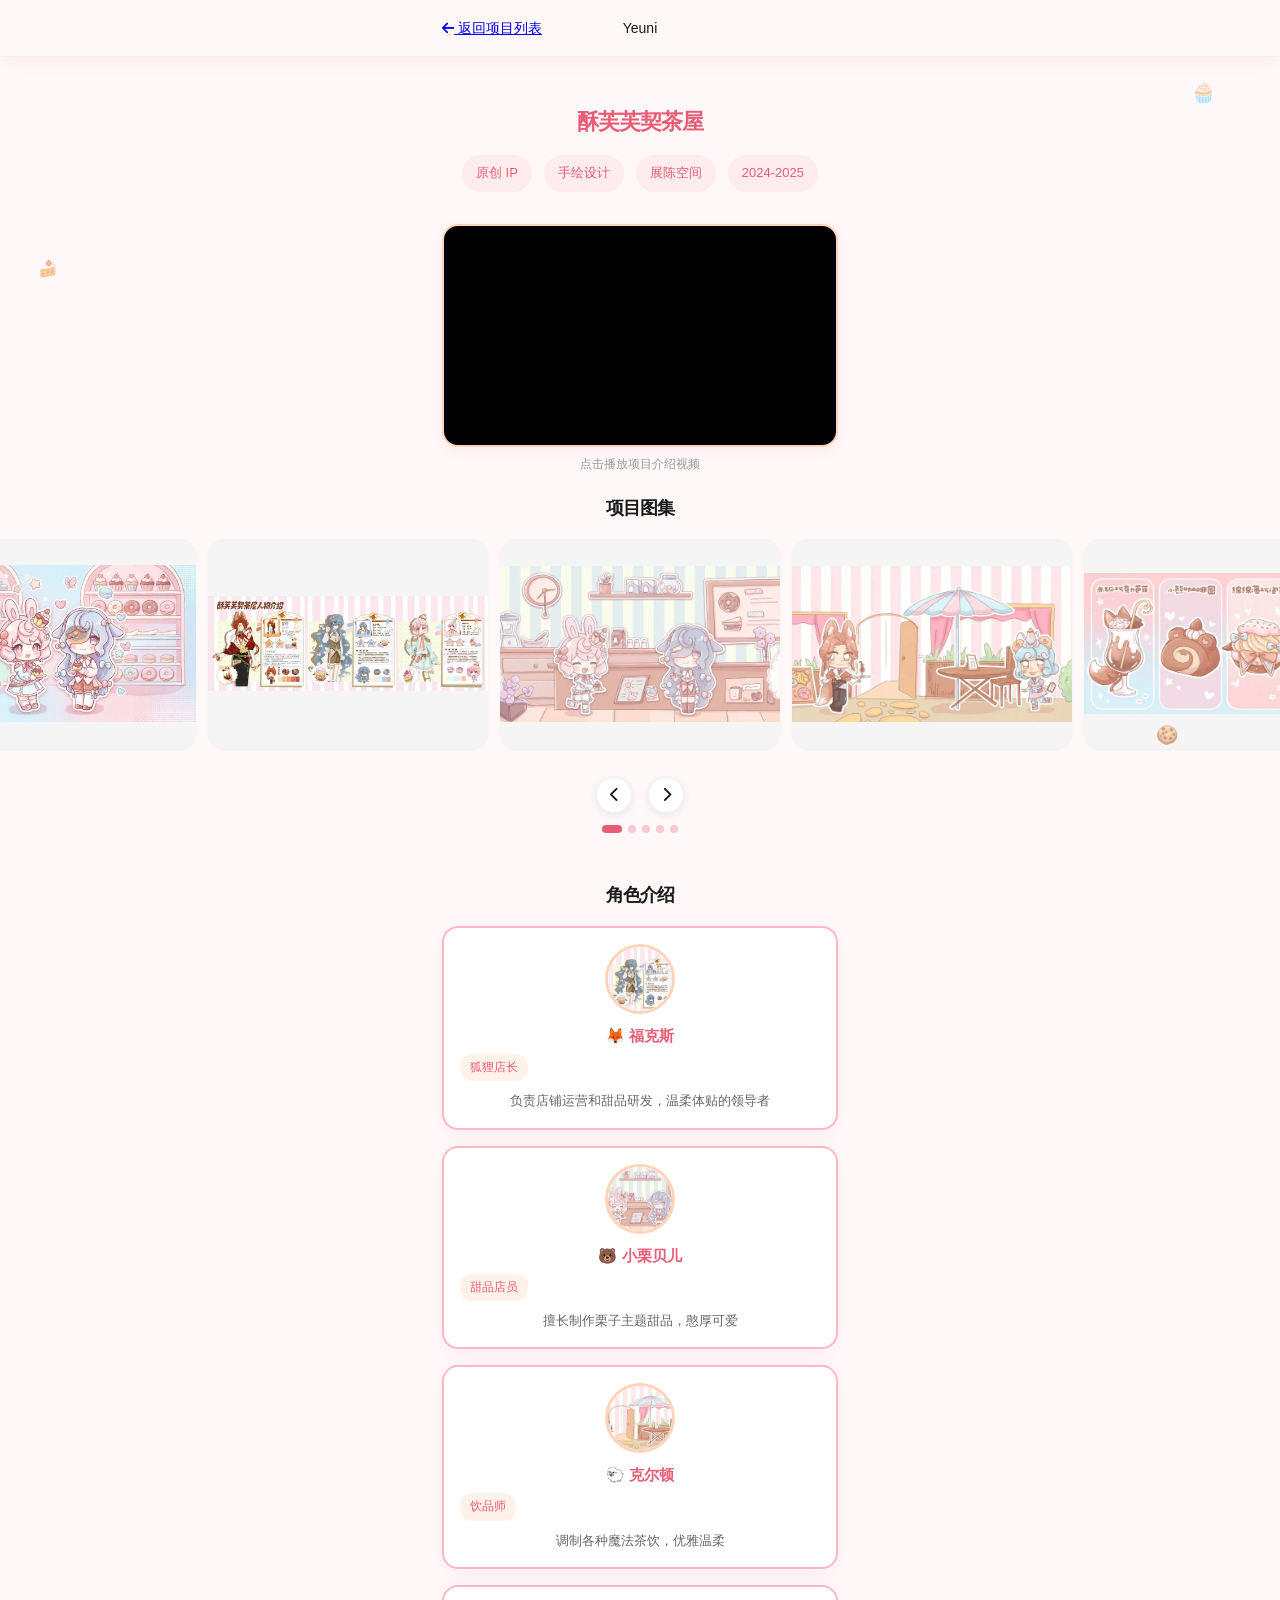
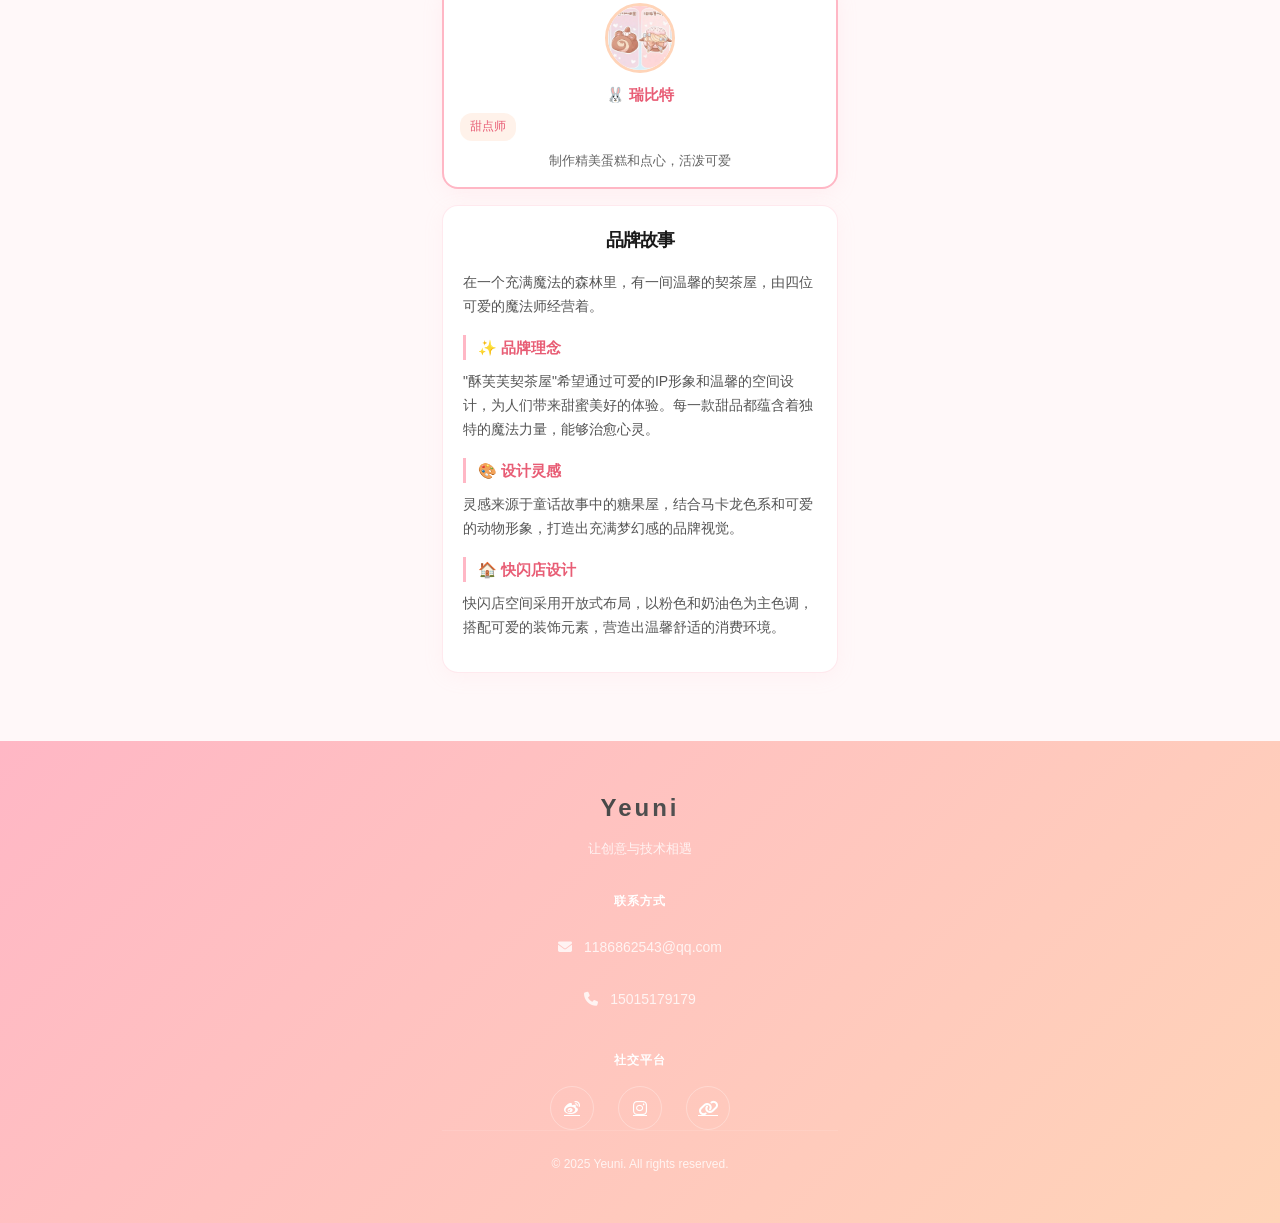
==== commit 758e90e7: "Add files via upload" ====
--- a/project-detail-sofufu.html
+++ b/project-detail-sofufu.html
@@ -2,10 +2,13 @@
 <html lang="zh-CN">
 <head>
     <meta charset="UTF-8">
-    <meta name="viewport" content="width=device-width, initial-scale=1.0">
+    <meta name="viewport" content="width=device-width, initial-scale=1.0, maximum-scale=1.0, user-scalable=no, viewport-fit=cover">
+    <meta name="format-detection" content="telephone=no">
+    <meta name="apple-mobile-web-app-capable" content="yes">
+    <meta name="apple-mobile-web-app-status-bar-style" content="black-translucent">
+    <meta name="theme-color" content="#FFB7C5">
     <title>酥芙芙契茶屋 - 快闪店IP设计</title>
     <link rel="stylesheet" href="https://cdnjs.cloudflare.com/ajax/libs/font-awesome/6.4.0/css/all.min.css">
-    <link rel="stylesheet" href="https://fonts.googleapis.com/css2?family=Inter:wght@300;400;500;600;700&display=swap">
     <link rel="stylesheet" href="styles.css">
     <style>
         /* 酥芙芙专属可爱风格样式 */
@@ -16,7 +19,7 @@
             --macaron-mint: #C8F7DC;
             --macaron-lavender: #E8D5FF;
             --macaron-blue: #D4E8FF;
-            --polka-dot-color: rgba(255, 183, 197, 0.3);
+            --polka-dot-color: rgba(255, 183, 197, 0.2);
         }
 
         body {
@@ -31,7 +34,7 @@
             width: 100%;
             height: 100%;
             background-image: radial-gradient(circle, var(--polka-dot-color) 2px, transparent 2px);
-            background-size: 30px 30px;
+            background-size: 24px 24px;
             pointer-events: none;
             z-index: -1;
         }
@@ -40,498 +43,211 @@
         .navbar {
             background: rgba(255, 248, 249, 0.95) !important;
             backdrop-filter: blur(20px);
+            -webkit-backdrop-filter: blur(20px);
             box-shadow: 0 4px 20px rgba(255, 183, 197, 0.2);
         }
 
-        .navbar.scrolled {
-            background: rgba(255, 248, 249, 0.98) !important;
-            box-shadow: 0 8px 30px rgba(255, 183, 197, 0.3);
-        }
-
-        .nav-links a {
-            position: relative;
-            transition: all 0.3s ease;
-        }
-
-        .nav-links a:hover {
+        .nav-center {
+            position: absolute;
+            left: 50%;
+            transform: translateX(-50%);
+        }
+
+        .back-btn {
+            background: linear-gradient(135deg, var(--macaron-pink), var(--macaron-peach)) !important;
+            border: none !important;
+            color: white !important;
+            margin-top: 8px;
+            margin-bottom: 8px;
+            padding: 10px 16px !important;
+        }
+
+        .logo-text {
             color: var(--macaron-pink);
-            transform: translateY(-2px);
-        }
-
-        .nav-links a::after {
-            content: '';
-            position: absolute;
-            bottom: -4px;
-            left: 0;
-            width: 0;
-            height: 3px;
-            background: linear-gradient(90deg, var(--macaron-pink), var(--macaron-peach));
-            border-radius: 2px;
-            transition: width 0.3s ease;
-        }
-
-        .nav-links a:hover::after {
-            width: 100%;
-        }
-
-        /* 详情页样式 */
+        }
+
+        /* 详情页内容 */
         .detail-page {
-            padding: 120px 0 60px;
-            position: relative;
-        }
-
-        /* 返回按钮 */
-        .back-btn {
-            display: inline-flex;
-            align-items: center;
-            justify-content: center;
-            gap: 8px;
-            padding: 12px 24px;
-            background: linear-gradient(135deg, var(--macaron-pink), var(--macaron-peach));
-            border: none;
-            border-radius: 50px;
-            color: white;
-            text-decoration: none;
-            font-size: 14px;
+            background: #FFF8F9;
+            padding-top: calc(56px + env(safe-area-inset-top));
+        }
+
+        .detail-project-title {
+            color: #E85D75;
+            font-size: 22px;
+            font-weight: 700;
+        }
+
+        .detail-meta-tag {
+            background: rgba(255, 183, 197, 0.2) !important;
+            color: #E85D75 !important;
             font-weight: 500;
-            transition: all 0.3s ease;
-            box-shadow: 0 4px 15px rgba(255, 183, 197, 0.4);
-            margin-bottom: 30px;
-            animation: bounce 2s ease-in-out infinite;
-        }
-
-        .back-btn:hover {
-            transform: translateY(-3px) scale(1.02);
-            box-shadow: 0 8px 25px rgba(255, 183, 197, 0.5);
-        }
-
-        @keyframes bounce {
-            0%, 100% { transform: translateY(0); }
-            50% { transform: translateY(-5px); }
-        }
-
-        /* 标题区域 */
-        .detail-header {
-            text-align: center;
-            margin-bottom: 60px;
-        }
-
-        .detail-project-title {
-            font-size: 42px;
-            font-weight: 700;
-            background: linear-gradient(135deg, #FF6B8A, #FFB7C5);
-            -webkit-background-clip: text;
-            -webkit-text-fill-color: transparent;
-            background-clip: text;
+        }
+
+        /* 浮动装饰元素 - 调整位置避免遮挡内容 */
+        .floating-decoration {
+            position: fixed;
+            font-size: 20px;
+            pointer-events: none;
+            z-index: 100;
+            opacity: 0.5;
+            animation: float 4s ease-in-out infinite;
+        }
+
+        .decoration-1 {
+            top: calc(56px + env(safe-area-inset-top) + 20px);
+            right: 5%;
+            animation-delay: 0s;
+        }
+
+        .decoration-2 {
+            top: calc(56px + env(safe-area-inset-top) + 200px);
+            left: 3%;
+            animation-delay: 1s;
+            font-size: 16px;
+        }
+
+        .decoration-3 {
+            bottom: 150px;
+            right: 8%;
+            animation-delay: 2s;
+            font-size: 18px;
+        }
+
+        .decoration-4 {
+            bottom: 250px;
+            left: 5%;
+            animation-delay: 3s;
+        }
+
+        @keyframes float {
+            0%, 100% { transform: translateY(0) rotate(0deg); }
+            50% { transform: translateY(-10px) rotate(5deg); }
+        }
+
+        /* 角色卡片 */
+        .character-card {
+            background: white;
+            border-radius: 16px;
+            padding: 16px;
             margin-bottom: 16px;
-            animation: fadeInUp 0.8s ease;
-        }
-
-        .detail-meta-tags {
-            display: flex;
-            justify-content: center;
-            gap: 12px;
-            flex-wrap: wrap;
-            animation: fadeInUp 0.8s ease 0.2s both;
-        }
-
-        .detail-meta-tag {
-            padding: 8px 20px;
-            background: linear-gradient(135deg, var(--macaron-yellow), var(--macaron-peach));
-            border-radius: 25px;
-            font-size: 14px;
-            color: #8B6A5C;
-            font-weight: 500;
-            transition: all 0.3s ease;
-            cursor: pointer;
-        }
-
-        .detail-meta-tag:hover {
-            transform: translateY(-3px) scale(1.05);
-            box-shadow: 0 6px 20px rgba(255, 212, 184, 0.4);
-        }
-
-        /* 封面区域 */
-        .detail-cover-section {
-            margin-bottom: 80px;
-            animation: fadeInUp 0.8s ease 0.4s both;
-        }
-
-        .detail-cover {
-            position: relative;
-            border-radius: 24px;
+            box-shadow: 0 4px 20px rgba(255, 183, 197, 0.15);
+            border: 2px solid var(--macaron-pink);
+        }
+
+        .character-avatar {
+            width: 70px;
+            height: 70px;
+            border-radius: 50%;
+            margin: 0 auto 10px;
             overflow: hidden;
-            aspect-ratio: 16/9;
-            box-shadow: 0 20px 60px rgba(255, 183, 197, 0.3);
-            transition: transform 0.5s ease, box-shadow 0.5s ease;
-        }
-
-        .detail-cover:hover {
-            transform: scale(1.02);
-            box-shadow: 0 30px 80px rgba(255, 183, 197, 0.4);
-        }
-
-        .detail-cover img {
+            border: 3px solid var(--macaron-peach);
+        }
+
+        .character-avatar img {
             width: 100%;
             height: 100%;
             object-fit: cover;
-            transition: transform 0.6s ease;
-        }
-
-        .detail-cover:hover img {
-            transform: scale(1.1);
-        }
-
-        .cover-overlay {
-            position: absolute;
-            inset: 0;
-            background: linear-gradient(135deg, rgba(255, 183, 197, 0.4) 0%, rgba(255, 212, 184, 0.2) 50%, transparent 100%);
-            display: flex;
-            align-items: flex-end;
-            padding: 40px;
-        }
-
-        .cover-title {
-            font-size: 36px;
-            font-weight: 700;
-            color: white;
-            text-shadow: 0 4px 20px rgba(0, 0, 0, 0.2);
-            animation: float 3s ease-in-out infinite;
-        }
-
-        @keyframes float {
-            0%, 100% { transform: translateY(0); }
-            50% { transform: translateY(-10px); }
-        }
-
-        /* 角色展示区域 */
-        .characters-section {
-            margin-bottom: 80px;
-            animation: fadeInUp 0.8s ease 0.6s both;
-        }
-
-        .section-title-wrapper {
-            display: flex;
-            align-items: center;
-            gap: 12px;
-            margin-bottom: 30px;
-        }
-
-        .section-title {
-            font-size: 28px;
+        }
+
+        .character-name {
+            text-align: center;
+            font-size: 15px;
             font-weight: 600;
-            background: linear-gradient(135deg, #FF6B8A, #FFB7C5);
-            -webkit-background-clip: text;
-            -webkit-text-fill-color: transparent;
-            background-clip: text;
-        }
-
-        .section-title::before {
-            content: '';
-            width: 4px;
-            height: 28px;
-            background: linear-gradient(180deg, var(--macaron-pink), var(--macaron-peach));
-            border-radius: 2px;
-        }
-
-        .characters-grid {
-            display: grid;
-            grid-template-columns: repeat(auto-fit, minmax(250px, 1fr));
-            gap: 24px;
-        }
-
-        .character-card {
-            background: white;
-            border-radius: 20px;
-            padding: 24px;
+            color: #E85D75;
+            margin-bottom: 6px;
+        }
+
+        .character-role {
             text-align: center;
-            box-shadow: 0 8px 30px rgba(255, 183, 197, 0.15);
-            transition: all 0.4s ease;
-            position: relative;
-            overflow: hidden;
-        }
-
-        .character-card::before {
-            content: '';
-            position: absolute;
-            top: -50%;
-            left: -50%;
-            width: 200%;
-            height: 200%;
-            background: radial-gradient(circle, var(--macaron-lavender) 0%, transparent 70%);
-            opacity: 0;
-            transition: opacity 0.4s ease;
-        }
-
-        .character-card:hover::before {
-            opacity: 0.3;
-        }
-
-        .character-card:hover {
-            transform: translateY(-8px) scale(1.02);
-            box-shadow: 0 20px 50px rgba(255, 183, 197, 0.3);
-        }
-
-        .character-icon {
-            width: 80px;
-            height: 80px;
-            margin: 0 auto 16px;
-            background: linear-gradient(135deg, var(--macaron-pink), var(--macaron-yellow));
-            border-radius: 50%;
-            display: flex;
-            align-items: center;
-            justify-content: center;
-            font-size: 36px;
-            transition: all 0.4s ease;
-            box-shadow: 0 8px 25px rgba(255, 183, 197, 0.3);
-        }
-
-        .character-card:hover .character-icon {
-            transform: rotate(10deg) scale(1.1);
-            box-shadow: 0 12px 35px rgba(255, 183, 197, 0.4);
-        }
-
-        .character-name {
-            font-size: 18px;
-            font-weight: 600;
-            color: #4A4A4A;
-            margin-bottom: 8px;
-        }
-
-        .character-role {
-            font-size: 14px;
-            color: #FF8FA3;
-            font-weight: 500;
-            margin-bottom: 12px;
+            font-size: 12px;
+            color: #E85D75;
+            background: rgba(255, 212, 184, 0.3);
+            padding: 4px 10px;
+            border-radius: 12px;
+            display: inline-block;
+            margin-bottom: 10px;
         }
 
         .character-desc {
             font-size: 13px;
-            color: #888;
+            color: #666;
             line-height: 1.6;
+            text-align: center;
         }
 
         /* 概念说明区域 */
         .detail-concept-section {
             background: white;
-            border-radius: 24px;
-            padding: 40px;
-            box-shadow: 0 12px 40px rgba(255, 183, 197, 0.15);
-            animation: fadeInUp 0.8s ease 0.8s both;
+            border-radius: 16px;
+            padding: 20px;
+            margin-bottom: 20px;
+            box-shadow: 0 4px 20px rgba(255, 183, 197, 0.1);
+            border: 1px solid rgba(255, 183, 197, 0.3);
         }
 
         .concept-content {
-            line-height: 1.9;
+            font-size: 14px;
+            line-height: 1.7;
             color: #555;
-            font-size: 16px;
-            padding-left: 40px;
         }
 
         .concept-content h4 {
-            font-size: 20px;
-            font-weight: 600;
-            color: #4A4A4A;
-            margin: 28px 0 16px;
-            position: relative;
-            padding-left: 28px;
-        }
-
-        .concept-content h4::before {
-            content: '🍰';
-            position: absolute;
-            left: 0;
+            color: #E85D75;
+            font-size: 15px;
+            margin-top: 16px;
+            margin-bottom: 10px;
+            padding-left: 12px;
+            border-left: 3px solid var(--macaron-pink);
         }
 
         .concept-content p {
-            margin-bottom: 18px;
-        }
-
-        .concept-content strong {
-            color: #FF6B8A;
-            font-weight: 600;
-        }
-
-        /* 装饰元素 - 调整位置避免遮挡内容 */
-        .floating-decoration {
-            position: fixed;
-            font-size: 24px;
-            opacity: 0.5;
-            pointer-events: none;
-            z-index: 100;
-            max-width: 30px;
-            max-height: 30px;
-        }
-
-        .deco-1 { top: 15%; right: 2%; animation: floatDeco 4s ease-in-out infinite; }
-        .deco-2 { top: 35%; left: 1%; animation: floatDeco 5s ease-in-out infinite 1s; }
-        .deco-3 { top: 55%; right: 1%; animation: floatDeco 6s ease-in-out infinite 0.5s; }
-        .deco-4 { top: 75%; left: 2%; animation: floatDeco 4.5s ease-in-out infinite 1.5s; }
-
-        /* 酥芙芙专属页脚样式 - 马卡龙色系 */
-        .footer {
-            background: linear-gradient(135deg, var(--macaron-pink) 0%, var(--macaron-peach) 50%, var(--macaron-yellow) 100%);
-            padding: 40px 0;
-            margin-top: 60px;
-            box-shadow: 0 -10px 40px rgba(255, 183, 197, 0.3);
-        }
-
-        .footer .footer-content {
-            grid-template-columns: repeat(3, 1fr);
-            gap: 32px;
-            margin-bottom: 32px;
-        }
-
-        .footer .footer-brand {
-            text-align: left;
-        }
-
-        .footer .footer-logo {
-            font-size: 24px;
-            font-weight: 700;
-            color: white;
-            display: block;
-            margin-bottom: 8px;
-            text-shadow: 0 2px 10px rgba(0, 0, 0, 0.1);
-        }
-
-        .footer .footer-description {
-            font-size: 14px;
-            color: rgba(255, 255, 255, 0.9);
-        }
-
-        .footer .footer-contact {
-            text-align: center;
-        }
-
-        .footer .footer-contact-title {
-            font-size: 12px;
-            font-weight: 600;
-            color: white;
-            text-transform: uppercase;
-            letter-spacing: 0.1em;
             margin-bottom: 12px;
-            text-shadow: 0 2px 10px rgba(0, 0, 0, 0.1);
-        }
-
-        .footer .contact-list {
+        }
+
+        /* 视频区域 */
+        .detail-video-section {
+            margin-bottom: 20px;
             display: flex;
             flex-direction: column;
-            gap: 8px;
-        }
-
-        .footer .contact-item {
-            display: flex;
             align-items: center;
-            justify-content: center;
-            gap: 8px;
-            color: white;
-            text-decoration: none;
-            font-size: 14px;
-            transition: all 0.3s ease;
-        }
-
-        .footer .contact-item:hover {
-            transform: translateY(-2px);
-            opacity: 0.8;
-        }
-
-        .footer .contact-item i {
-            font-size: 14px;
-        }
-
-        .footer .footer-social {
-            text-align: right;
-        }
-
-        .footer .footer-social-title {
-            font-size: 12px;
-            font-weight: 600;
-            color: white;
-            text-transform: uppercase;
-            letter-spacing: 0.1em;
-            margin-bottom: 12px;
-            text-shadow: 0 2px 10px rgba(0, 0, 0, 0.1);
-        }
-
-        .footer .footer-social-links {
-            display: flex;
-            justify-content: flex-end;
-            gap: 12px;
-        }
-
-        .footer .footer-social-links a {
-            width: 36px;
-            height: 36px;
-            background: rgba(255, 255, 255, 0.2);
-            border: 2px solid rgba(255, 255, 255, 0.5);
-            border-radius: 50%;
-            display: flex;
-            align-items: center;
-            justify-content: center;
-            color: white;
-            font-size: 14px;
-            transition: all 0.3s ease;
-        }
-
-        .footer .footer-social-links a:hover {
-            background: white;
-            color: var(--macaron-pink);
-            transform: translateY(-3px) scale(1.1);
-            box-shadow: 0 6px 20px rgba(255, 255, 255, 0.4);
-        }
-
-        .footer .footer-bottom {
-            text-align: center;
-            padding-top: 20px;
-            border-top: 1px solid rgba(255, 255, 255, 0.3);
-            color: rgba(255, 255, 255, 0.9);
-            font-size: 13px;
-        }
-
-        @keyframes floatDeco {
-            0%, 100% { transform: translateY(0) rotate(0deg); }
-            50% { transform: translateY(-20px) rotate(10deg); }
-        }
-
-        /* 按钮样式 */
-        .action-btn {
-            display: inline-flex;
-            align-items: center;
-            gap: 10px;
-            padding: 14px 32px;
-            background: linear-gradient(135deg, var(--macaron-pink), #FF8FA3);
+            width: 100%;
+        }
+
+        .video-container-wrapper {
+            width: 100%;
+            max-width: 640px;
+            margin: 0 auto;
+            border-radius: 16px;
+            overflow: hidden;
+            box-shadow: 0 4px 20px rgba(255, 183, 197, 0.2);
+            border: 2px solid var(--macaron-peach);
+            background: #000;
+            aspect-ratio: 16/9;
+        }
+
+        .video-container-inner {
+            position: relative;
+            width: 100%;
+            height: 100%;
+        }
+
+        .video-container-inner iframe {
+            position: absolute;
+            top: 0;
+            left: 0;
+            width: 100%;
+            height: 100%;
             border: none;
-            border-radius: 50px;
-            color: white;
-            font-size: 16px;
-            font-weight: 600;
-            cursor: pointer;
-            transition: all 0.3s ease;
-            box-shadow: 0 6px 20px rgba(255, 183, 197, 0.4);
-        }
-
-        .action-btn:hover {
-            transform: translateY(-4px) scale(1.05);
-            box-shadow: 0 12px 30px rgba(255, 183, 197, 0.5);
-        }
-
-        .action-btn:active {
-            transform: translateY(-2px) scale(1.02);
-        }
-
-        /* 视频区域样式 */
-        .detail-video-section {
-            margin-bottom: 80px;
-            animation: fadeInUp 0.8s ease 0.5s both;
         }
 
         .video-container {
-            position: relative;
-            border-radius: 24px;
+            border-radius: 16px;
             overflow: hidden;
-            aspect-ratio: 16/9;
-            background: linear-gradient(135deg, var(--macaron-pink), var(--macaron-peach));
-            box-shadow: 0 15px 50px rgba(255, 183, 197, 0.3);
+            box-shadow: 0 4px 20px rgba(255, 183, 197, 0.2);
+            border: 2px solid var(--macaron-peach);
+            aspect-ratio: 4/3;
+            background: #000;
         }
 
         .video-container video {
@@ -540,480 +256,399 @@
             object-fit: cover;
         }
 
-        .video-section-title {
-            font-size: 28px;
-            font-weight: 600;
-            background: linear-gradient(135deg, #FF6B8A, #FFB7C5);
-            -webkit-background-clip: text;
-            -webkit-text-fill-color: transparent;
-            background-clip: text;
-            margin-bottom: 20px;
+        .video-hint {
+            font-size: 12px;
+            color: #999;
+            text-align: center;
+            margin-top: 8px;
+        }
+
+        /* 图集区域 */
+        .gallery-scroll-container {
+            position: relative;
+            margin-bottom: 12px;
+        }
+
+        .gallery-scroll {
             display: flex;
-            align-items: center;
             gap: 12px;
-        }
-
-        .video-section-title::before {
-            content: '';
-            width: 4px;
-            height: 28px;
-            background: linear-gradient(180deg, var(--macaron-pink), var(--macaron-peach));
-            border-radius: 2px;
-        }
-
-        /* 图集区域样式 */
-        .detail-gallery-section {
-            margin-bottom: 80px;
-            animation: fadeInUp 0.8s ease 0.7s both;
-        }
-
-        .gallery-container {
-            position: relative;
+            overflow-x: auto;
+            overflow-y: hidden;
+            padding-bottom: 12px;
+            scrollbar-width: none;
+            -ms-overflow-style: none;
+            scroll-snap-type: x mandatory;
+            -webkit-overflow-scrolling: touch;
+        }
+
+        .gallery-scroll::-webkit-scrollbar {
+            display: none;
+        }
+
+        .gallery-item {
+            flex-shrink: 0;
+            width: 280px;
+            max-width: calc(100% - 24px);
+            aspect-ratio: 4/3;
+            border-radius: 16px;
             overflow: hidden;
-            border-radius: 24px;
-            background: white;
-            box-shadow: 0 15px 50px rgba(255, 183, 197, 0.2);
-        }
-
-        .gallery-track {
-            display: flex;
-            transition: transform 0.5s ease;
-        }
-
-        .gallery-slide {
-            flex: 0 0 100%;
-            width: 100%;
-        }
-
-        .gallery-slide img {
-            width: 100%;
-            height: auto;
-            display: block;
-        }
-
-        .gallery-controls {
+            background: #f5f5f5;
+            scroll-snap-align: center;
+            scroll-snap-stop: always;
+        }
+
+        .gallery-item img {
+            width: 100%;
+            height: 100%;
+            object-fit: contain;
+            background: #f5f5f5;
+        }
+
+        .gallery-indicator {
             display: flex;
             justify-content: center;
-            align-items: center;
-            gap: 16px;
-            margin-top: 20px;
-        }
-
-        .gallery-arrow {
-            width: 40px;
-            height: 40px;
-            border-radius: 50%;
-            border: 2px solid var(--macaron-pink);
-            background: white;
-            display: flex;
-            align-items: center;
-            justify-content: center;
-            cursor: pointer;
-            transition: all 0.3s ease;
-            color: var(--macaron-pink);
-            font-size: 18px;
-        }
-
-        .gallery-arrow:hover {
-            background: var(--macaron-pink);
-            color: white;
-            transform: scale(1.1);
-        }
-
-        .gallery-indicators {
-            display: flex;
-            gap: 8px;
+            gap: 6px;
         }
 
         .gallery-dot {
             width: 8px;
             height: 8px;
             border-radius: 50%;
-            border: 2px solid var(--macaron-pink);
-            background: transparent;
+            background: rgba(232, 93, 117, 0.3);
+            transition: all 0.3s ease;
             cursor: pointer;
-            transition: all 0.3s ease;
-        }
-
-        .gallery-dot.active,
-        .gallery-dot:hover {
-            background: var(--macaron-pink);
-        }
-
-        /* 渐入动画 */
-        @keyframes fadeInUp {
-            from {
-                opacity: 0;
-                transform: translateY(30px);
-            }
-            to {
-                opacity: 1;
-                transform: translateY(0);
-            }
-        }
-
-        /* 响应式设计 */
-        @media (max-width: 768px) {
-            .detail-project-title {
-                font-size: 28px;
-            }
-
-            .cover-title {
-                font-size: 22px;
-            }
-
-            .detail-concept-section {
-                padding: 24px;
-            }
-
-            .characters-grid {
-                grid-template-columns: 1fr;
-            }
-
-            .back-btn {
-                padding: 10px 20px;
-                font-size: 13px;
-            }
+        }
+
+        .gallery-dot.active {
+            background: #E85D75;
+            width: 20px;
+            border-radius: 4px;
+        }
+
+        /* 页脚 */
+        footer {
+            background: linear-gradient(135deg, var(--macaron-pink), var(--macaron-peach)) !important;
+        }
+
+        .footer-logo, .footer-contact-title, .footer-social-title {
+            color: white !important;
+        }
+
+        .footer-description, .contact-item, .footer-bottom {
+            color: rgba(255, 255, 255, 0.8) !important;
+        }
+
+        .footer-social-links a {
+            border-color: rgba(255, 255, 255, 0.3) !important;
+            color: white !important;
+        }
+
+        /* 触摸反馈 */
+        .back-btn:active,
+        .view-detail-btn:active {
+            transform: scale(0.96);
         }
     </style>
 </head>
 <body>
     <!-- 波点背景 -->
     <div class="polka-dot-bg"></div>
-
-    <!-- 装饰元素 -->
-    <div class="floating-decoration deco-1">🍩</div>
-    <div class="floating-decoration deco-2">🧁</div>
-    <div class="floating-decoration deco-3">🍰</div>
-    <div class="floating-decoration deco-4">🍪</div>
+    
+    <!-- 浮动装饰 -->
+    <div class="floating-decoration decoration-1">🧁</div>
+    <div class="floating-decoration decoration-2">🍰</div>
+    <div class="floating-decoration decoration-3">🍪</div>
+    <div class="floating-decoration decoration-4">🍩</div>
 
     <!-- 导航栏 -->
     <header class="navbar">
         <nav class="nav-container">
-            <a href="index.html" class="logo" aria-label="Yeuni">
-                <span class="logo-text">Yeuni</span>
+            <!-- 左上角：返回项目列表按钮 -->
+            <a href="index.html#projects" class="logo back-btn-nav" aria-label="返回项目列表">
+                <i class="fas fa-arrow-left"></i>
+                <span>返回项目列表</span>
             </a>
-            <ul class="nav-links">
-                <li><a href="index.html#home">首页</a></li>
-                <li><a href="index.html#projects">项目</a></li>
-                <li><a href="index.html#about">关于</a></li>
-                <li><a href="index.html#contact">联系</a></li>
-            </ul>
-            <button class="menu-toggle" aria-label="Toggle menu">
-                <span></span>
-                <span></span>
-                <span></span>
-            </button>
+            
+            <!-- 中间：Yeuni Logo -->
+            <div class="nav-center">
+                <span class="logo-text-detail">Yeuni</span>
+            </div>
+            
+            <div class="nav-placeholder"></div>
         </nav>
     </header>
 
-    <!-- 详情页面内容 -->
+    <!-- 详情页内容 -->
     <main class="detail-page">
         <div class="container">
-            <!-- 头部信息 -->
-            <div class="detail-header">
-                <a href="index.html#projects" class="back-btn">
-                    <i class="fas fa-arrow-left"></i>
-                    <span>返回项目列表</span>
-                </a>
+            <!-- 项目标题区域 -->
+            <div class="project-title-wrap">
                 <h1 class="detail-project-title">酥芙芙契茶屋</h1>
                 <div class="detail-meta-tags">
-                    <span class="detail-meta-tag">原创IP</span>
-                    <span class="detail-meta-tag">手绘</span>
-                    <span class="detail-meta-tag">展陈空间设计</span>
+                    <span class="detail-meta-tag">原创 IP</span>
+                    <span class="detail-meta-tag">手绘设计</span>
+                    <span class="detail-meta-tag">展陈空间</span>
+                    <span class="detail-meta-tag">2024-2025</span>
                 </div>
             </div>
-
-            <!-- 封面区域 -->
-            <section class="detail-cover-section">
-                <div class="detail-cover">
-                    <img src="png/04ip/Sofufu/1.png" alt="酥芙芙契茶屋封面">
-                    <div class="cover-overlay">
-                        <h2 class="cover-title">✨ 魔法契茶屋 ✨</h2>
-                    </div>
-                </div>
-            </section>
 
             <!-- 视频区域 -->
             <section class="detail-video-section">
-                <h3 class="video-section-title">项目视频</h3>
-                <div class="video-container">
-                    <iframe src="https://player.bilibili.com/player.html?bvid=BV14LVm61EMw&page=1" scrolling="no" border="0" frameborder="no" framespacing="0" allowfullscreen="true" width="100%" height="100%"></iframe>
-                </div>
+                <div class="video-container-wrapper">
+                    <div class="video-container-inner">
+                        <iframe src="https://player.bilibili.com/player.html?bvid=BV14LVm61EMw&page=1" scrolling="no" border="0" frameborder="no" framespacing="0" allowfullscreen="true"></iframe>
+                    </div>
+                </div>
+                <p class="video-hint">点击播放项目介绍视频</p>
             </section>
 
-            <!-- 项目图集区域 -->
+            <!-- 图集区域 -->
             <section class="detail-gallery-section">
-                <div class="section-header">
-                    <h3 class="section-title">项目图集</h3>
-                    <p class="video-subtitle">滑动查看更多图片</p>
-                </div>
-                <div class="gallery-container" id="gallery-container">
-                    <div class="gallery-track" id="gallery-track">
-                        <div class="gallery-slide">
-                            <img src="png/04ip/Sofufu/1.png" alt="酥芙芙图集1">
-                        </div>
-                        <div class="gallery-slide">
-                            <img src="png/04ip/Sofufu/2.png" alt="酥芙芙图集2">
-                        </div>
-                        <div class="gallery-slide">
-                            <img src="png/04ip/Sofufu/3.png" alt="酥芙芙图集3">
-                        </div>
-                        <div class="gallery-slide">
-                            <img src="png/04ip/Sofufu/4.png" alt="酥芙芙图集4">
-                        </div>
-                        <div class="gallery-slide">
-                            <img src="png/04ip/Sofufu/5.png" alt="酥芙芙图集5">
-                        </div>
-                    </div>
-                </div>
-                <div class="gallery-controls">
-                    <button class="gallery-arrow gallery-prev" id="gallery-prev" aria-label="上一张">
-                        <i class="fas fa-chevron-left"></i>
-                    </button>
-                    <div class="gallery-indicators" id="gallery-indicators">
-                        <button class="gallery-dot active" data-index="0"></button>
-                        <button class="gallery-dot" data-index="1"></button>
-                        <button class="gallery-dot" data-index="2"></button>
-                        <button class="gallery-dot" data-index="3"></button>
-                        <button class="gallery-dot" data-index="4"></button>
-                    </div>
-                    <button class="gallery-arrow gallery-next" id="gallery-next" aria-label="下一张">
-                        <i class="fas fa-chevron-right"></i>
-                    </button>
+                <h2 class="section-title">项目图集</h2>
+                <div class="gallery-scroll-container">
+                    <div class="gallery-scroll" id="galleryScroll">
+                        <div class="gallery-item">
+                            <img src="png/04ip/Sofufu/1.png" alt="酥芙芙契茶屋">
+                        </div>
+                        <div class="gallery-item">
+                            <img src="png/04ip/Sofufu/2.png" alt="福克斯">
+                        </div>
+                        <div class="gallery-item">
+                            <img src="png/04ip/Sofufu/3.png" alt="小栗贝儿">
+                        </div>
+                        <div class="gallery-item">
+                            <img src="png/04ip/Sofufu/4.png" alt="克尔顿">
+                        </div>
+                        <div class="gallery-item">
+                            <img src="png/04ip/Sofufu/5.png" alt="瑞比特">
+                        </div>
+                    </div>
+                    <div class="gallery-nav-buttons">
+                        <button class="gallery-nav-btn left" id="galleryPrev">
+                            <i class="fas fa-chevron-left"></i>
+                        </button>
+                        <button class="gallery-nav-btn right" id="galleryNext">
+                            <i class="fas fa-chevron-right"></i>
+                        </button>
+                    </div>
+                </div>
+                <div class="gallery-indicator" id="galleryIndicator">
+                    <span class="gallery-dot active" data-index="0"></span>
+                    <span class="gallery-dot" data-index="1"></span>
+                    <span class="gallery-dot" data-index="2"></span>
+                    <span class="gallery-dot" data-index="3"></span>
+                    <span class="gallery-dot" data-index="4"></span>
                 </div>
             </section>
 
-            <!-- 角色展示区域 -->
+            <!-- 角色介绍 -->
             <section class="characters-section">
-                <div class="section-title-wrapper">
-                    <h3 class="section-title">魔法店员</h3>
-                </div>
+                <h2 class="section-title">角色介绍</h2>
                 <div class="characters-grid">
                     <div class="character-card">
-                        <div class="character-icon">🦊</div>
-                        <h4 class="character-name">福克斯</h4>
-                        <p class="character-role">狐狸店长</p>
-                        <p class="character-desc">睿智优雅的店长，擅长调配各种魔法茶饮，拥有丰富的甜品制作经验。</p>
+                        <div class="character-avatar">
+                            <img src="png/04ip/Sofufu/2.png" alt="福克斯">
+                        </div>
+                        <div class="character-name">🦊 福克斯</div>
+                        <div class="character-role">狐狸店长</div>
+                        <div class="character-desc">负责店铺运营和甜品研发，温柔体贴的领导者</div>
                     </div>
                     <div class="character-card">
-                        <div class="character-icon">🧸</div>
-                        <h4 class="character-name">小栗贝儿</h4>
-                        <p class="character-role">小熊店员</p>
-                        <p class="character-desc">可爱活泼的店员，负责接待客人和包装甜品，笑容温暖治愈。</p>
+                        <div class="character-avatar">
+                            <img src="png/04ip/Sofufu/3.png" alt="小栗贝儿">
+                        </div>
+                        <div class="character-name">🐻 小栗贝儿</div>
+                        <div class="character-role">甜品店员</div>
+                        <div class="character-desc">擅长制作栗子主题甜品，憨厚可爱</div>
                     </div>
                     <div class="character-card">
-                        <div class="character-icon">🐑</div>
-                        <h4 class="character-name">克尔顿</h4>
-                        <p class="character-role">小羊店员</p>
-                        <p class="character-desc">细心认真的店员，负责甜品装饰和摆盘设计，审美品味出众。</p>
+                        <div class="character-avatar">
+                            <img src="png/04ip/Sofufu/4.png" alt="克尔顿">
+                        </div>
+                        <div class="character-name">🐑 克尔顿</div>
+                        <div class="character-role">饮品师</div>
+                        <div class="character-desc">调制各种魔法茶饮，优雅温柔</div>
                     </div>
                     <div class="character-card">
-                        <div class="character-icon">🐰</div>
-                        <h4 class="character-name">瑞比特</h4>
-                        <p class="character-role">小兔店员</p>
-                        <p class="character-desc">机灵可爱的店员，负责创意研发新甜品，充满奇思妙想。</p>
+                        <div class="character-avatar">
+                            <img src="png/04ip/Sofufu/5.png" alt="瑞比特">
+                        </div>
+                        <div class="character-name">🐰 瑞比特</div>
+                        <div class="character-role">甜点师</div>
+                        <div class="character-desc">制作精美蛋糕和点心，活泼可爱</div>
                     </div>
                 </div>
             </section>
 
-            <!-- 概念说明区域 -->
+            <!-- 概念说明 -->
             <section class="detail-concept-section">
-                <div class="section-title-wrapper">
-                    <h3 class="section-title">品牌故事</h3>
-                </div>
+                <h2 class="section-title">品牌故事</h2>
                 <div class="concept-content">
-                    <p>"酥芙芙契茶屋"是为快闪店空间设计的原创IP形象项目，时间范围为2024年9月至2025年1月。</p>
-                    
-                    <h4>故事背景</h4>
-                    <p>由四位魔法师角色共同搭建的魔法契茶屋：狐狸店长福克斯、店员小熊小栗贝儿、小羊克尔顿、小兔瑞比特。他们通过制作魔法甜品来满足人们对美好生活的需求。</p>
-                    
-                    <h4>设计理念</h4>
-                    <p>整体设计采用温暖柔和的马卡龙色调，融合手绘风格，营造出梦幻般的童话氛围。每个角色都有独特的个性和技能，共同打造一个充满魔法与美好的甜品世界。</p>
-                    
-                    <h4>应用场景</h4>
-                    <p>该IP形象可应用于快闪店空间设计、周边产品开发、宣传物料制作等多个场景，为品牌注入活力与创意。无论是线下体验还是线上传播，都能传递出甜美温馨的品牌调性。</p>
-                </div>
-            </section>
-
-            <!-- CTA区域 -->
-            <section style="text-align: center; margin-top: 60px; animation: fadeInUp 0.8s ease 1s both;">
-                <button class="action-btn">
-                    <i class="fas fa-heart"></i>
-                    <span>探索更多魔法甜品</span>
-                </button>
+                    <p>在一个充满魔法的森林里，有一间温馨的契茶屋，由四位可爱的魔法师经营着。</p>
+                    <h4>✨ 品牌理念</h4>
+                    <p>"酥芙芙契茶屋"希望通过可爱的IP形象和温馨的空间设计，为人们带来甜蜜美好的体验。每一款甜品都蕴含着独特的魔法力量，能够治愈心灵。</p>
+                    <h4>🎨 设计灵感</h4>
+                    <p>灵感来源于童话故事中的糖果屋，结合马卡龙色系和可爱的动物形象，打造出充满梦幻感的品牌视觉。</p>
+                    <h4>🏠 快闪店设计</h4>
+                    <p>快闪店空间采用开放式布局，以粉色和奶油色为主色调，搭配可爱的装饰元素，营造出温馨舒适的消费环境。</p>
+                </div>
             </section>
         </div>
     </main>
 
     <!-- 页脚 -->
-    <footer id="contact" class="footer">
+    <footer id="contact">
         <div class="container">
             <div class="footer-content">
                 <div class="footer-brand">
                     <span class="footer-logo">Yeuni</span>
-                    <p class="footer-description">Creative Digital Experience</p>
-                </div>
+                    <p class="footer-description">让创意与技术相遇</p>
+                </div>
+                
                 <div class="footer-contact">
-                    <div class="footer-contact-title">Contact</div>
+                    <h4 class="footer-contact-title">联系方式</h4>
                     <div class="contact-list">
                         <a href="mailto:1186862543@qq.com" class="contact-item">
                             <i class="fas fa-envelope"></i>
                             <span>1186862543@qq.com</span>
                         </a>
-                        <a href="tel:+8615015179179" class="contact-item">
-                            <i class="fab fa-phone"></i>
+                        <a href="tel:15015179179" class="contact-item">
+                            <i class="fas fa-phone"></i>
                             <span>15015179179</span>
                         </a>
                     </div>
                 </div>
+
                 <div class="footer-social">
-                    <div class="footer-social-title">Social</div>
+                    <h4 class="footer-social-title">社交平台</h4>
                     <div class="footer-social-links">
-                        <a href="#" aria-label="Instagram">
+                        <a href="#" aria-label="微博">
+                            <i class="fab fa-weibo"></i>
+                        </a>
+                        <a href="#" aria-label="小红书">
                             <i class="fab fa-instagram"></i>
                         </a>
-                        <a href="#" aria-label="LinkedIn">
-                            <i class="fab fa-linkedin"></i>
+                        <a href="#" aria-label="站酷">
+                            <i class="fas fa-link"></i>
                         </a>
-                        <a href="#" aria-label="Behance">
-                            <i class="fab fa-behance"></i>
-                        </a>
-                        <a href="#" aria-label="Dribbble">
-                            <i class="fab fa-dribbble"></i>
-                        </a>
                     </div>
                 </div>
             </div>
+            
             <div class="footer-bottom">
-                <p>&copy; 2024 Yeuni. All rights reserved.</p>
+                <p>© 2025 Yeuni. All rights reserved.</p>
             </div>
         </div>
     </footer>
 
     <script>
-        // 导航栏滚动效果
+        // 移动端交互
         document.addEventListener('DOMContentLoaded', function() {
-            const navbar = document.querySelector('.navbar');
-            
-            window.addEventListener('scroll', function() {
-                if (window.scrollY > 50) {
-                    navbar.classList.add('scrolled');
-                } else {
-                    navbar.classList.remove('scrolled');
-                }
-            });
-
-            // 滚动渐入效果
-            const observerOptions = {
-                threshold: 0.1,
-                rootMargin: '0px 0px -50px 0px'
-            };
-
-            const observer = new IntersectionObserver(function(entries) {
-                entries.forEach(entry => {
-                    if (entry.isIntersecting) {
-                        entry.target.style.opacity = '1';
-                        entry.target.style.transform = 'translateY(0)';
-                    }
+            // 菜单切换
+            var menuToggle = document.getElementById('menuToggle');
+            var navLinks = document.getElementById('navLinks');
+            
+            if (menuToggle && navLinks) {
+                menuToggle.addEventListener('click', function() {
+                    menuToggle.classList.toggle('active');
+                    navLinks.classList.toggle('active');
                 });
-            }, observerOptions);
-
-            // 观察所有需要渐入的元素
-            document.querySelectorAll('.detail-cover-section, .characters-section, .detail-concept-section').forEach(el => {
-                el.style.opacity = '0';
-                el.style.transform = 'translateY(30px)';
-                el.style.transition = 'opacity 0.6s ease, transform 0.6s ease';
-                observer.observe(el);
-            });
-
-            // 角色卡片悬停效果增强
-            const characterCards = document.querySelectorAll('.character-card');
-            characterCards.forEach((card, index) => {
-                card.style.animationDelay = `${index * 0.1}s`;
-            });
-
-            // 图集滑动功能
-            const galleryTrack = document.getElementById('gallery-track');
-            const galleryIndicators = document.getElementById('gallery-indicators');
-            const prevBtn = document.getElementById('gallery-prev');
-            const nextBtn = document.getElementById('gallery-next');
-            const slides = document.querySelectorAll('.gallery-slide');
-            
-            if (galleryTrack && slides.length > 0) {
-                let currentIndex = 0;
-                const slideWidth = slides[0].offsetWidth;
-
-                function goToSlide(index) {
-                    if (index < 0) index = slides.length - 1;
-                    if (index >= slides.length) index = 0;
-                    
-                    currentIndex = index;
-                    const offset = -currentIndex * slideWidth;
-                    galleryTrack.style.transform = `translateX(${offset}px)`;
-
-                    // 更新指示器
-                    document.querySelectorAll('.gallery-dot').forEach((dot, i) => {
-                        dot.classList.toggle('active', i === currentIndex);
-                    });
-                }
-
-                // 上一张
-                prevBtn.addEventListener('click', () => goToSlide(currentIndex - 1));
-
-                // 下一张
-                nextBtn.addEventListener('click', () => goToSlide(currentIndex + 1));
-
-                // 点击指示器跳转
-                galleryIndicators.addEventListener('click', (e) => {
-                    if (e.target.classList.contains('gallery-dot')) {
-                        const index = parseInt(e.target.getAttribute('data-index'));
-                        goToSlide(index);
-                    }
-                });
-
-                // 触摸滑动支持
-                let touchStartX = 0;
-                let touchEndX = 0;
-                
-                galleryTrack.addEventListener('touchstart', (e) => {
-                    touchStartX = e.touches[0].clientX;
-                });
-                
-                galleryTrack.addEventListener('touchend', (e) => {
-                    touchEndX = e.changedTouches[0].clientX;
-                    const diff = touchStartX - touchEndX;
-                    
-                    if (Math.abs(diff) > 50) {
-                        if (diff > 0) {
-                            goToSlide(currentIndex + 1);
-                        } else {
-                            goToSlide(currentIndex - 1);
-                        }
+            }
+
+            // 视频播放优化
+            var video = document.querySelector('video');
+            if (video) {
+                video.addEventListener('click', function() {
+                    if (video.paused) {
+                        video.play();
+                    } else {
+                        video.pause();
                     }
                 });
             }
 
-            // 按钮点击涟漪效果
-            const buttons = document.querySelectorAll('.action-btn, .back-btn');
-            buttons.forEach(btn => {
-                btn.addEventListener('click', function(e) {
-                    const ripple = document.createElement('span');
-                    const rect = this.getBoundingClientRect();
-                    const size = Math.max(rect.width, rect.height);
-                    const x = e.clientX - rect.left - size / 2;
-                    const y = e.clientY - rect.top - size / 2;
+            // 图集滑动指示器和导航按钮
+            var galleryScroll = document.getElementById('galleryScroll');
+            var galleryIndicator = document.getElementById('galleryIndicator');
+            var galleryPrev = document.getElementById('galleryPrev');
+            var galleryNext = document.getElementById('galleryNext');
+            
+            if (galleryScroll && galleryIndicator) {
+                // 滑动监听更新指示器
+                galleryScroll.addEventListener('scroll', function() {
+                    updateGalleryIndicator();
+                });
+                
+                // 点击指示器跳转
+                var dots = galleryIndicator.querySelectorAll('.gallery-dot');
+                dots.forEach(function(dot) {
+                    dot.addEventListener('click', function() {
+                        var index = parseInt(this.dataset.index);
+                        scrollToGalleryImage(index);
+                    });
+                });
+                
+                // 左右箭头点击事件
+                if (galleryPrev) {
+                    galleryPrev.addEventListener('click', function() {
+                        scrollGallery(-1);
+                    });
+                }
+                
+                if (galleryNext) {
+                    galleryNext.addEventListener('click', function() {
+                        scrollGallery(1);
+                    });
+                }
+            }
+            
+            function scrollToGalleryImage(index) {
+                var items = galleryScroll.querySelectorAll('.gallery-item');
+                if (items[index]) {
+                    items[index].scrollIntoView({ behavior: 'smooth', inline: 'center' });
+                }
+            }
+            
+            function updateGalleryIndicator() {
+                var items = galleryScroll.querySelectorAll('.gallery-item');
+                var containerWidth = galleryScroll.offsetWidth;
+                var scrollLeft = galleryScroll.scrollLeft;
+                
+                items.forEach(function(item, index) {
+                    var itemLeft = item.offsetLeft;
+                    var itemWidth = item.offsetWidth;
+                    var itemCenter = itemLeft + itemWidth / 2;
+                    var viewportCenter = scrollLeft + containerWidth / 2;
                     
-                    ripple.style.width = ripple.style.height = size + 'px';
-                    ripple.style.left = x + 'px';
-                    ripple.style.top = y + 'px';
-                    ripple.classList.add('ripple');
-                    
-                    this.appendChild(ripple);
-                    
-                    setTimeout(() => ripple.remove(), 600);
+                    var dots = galleryIndicator.querySelectorAll('.gallery-dot');
+                    if (Math.abs(itemCenter - viewportCenter) < itemWidth / 2) {
+                        dots.forEach(function(d) { d.classList.remove('active'); });
+                        dots[index].classList.add('active');
+                    }
                 });
-            });
+            }
+            
+            function scrollGallery(direction) {
+                var items = galleryScroll.querySelectorAll('.gallery-item');
+                if (items.length === 0) return;
+                
+                var itemWidth = items[0].offsetWidth;
+                var gap = 16; // 图片间距
+                var scrollAmount = itemWidth + gap;
+                
+                galleryScroll.scrollBy({
+                    left: scrollAmount * direction,
+                    behavior: 'smooth'
+                });
+            }
+            
+            // 初始化时让第一张图片居中
+            setTimeout(function() {
+                var initItems = galleryScroll.querySelectorAll('.gallery-item');
+                if (initItems[0]) {
+                    initItems[0].scrollIntoView({ behavior: 'auto', inline: 'center' });
+                }
+            }, 100);
         });
     </script>
 </body>
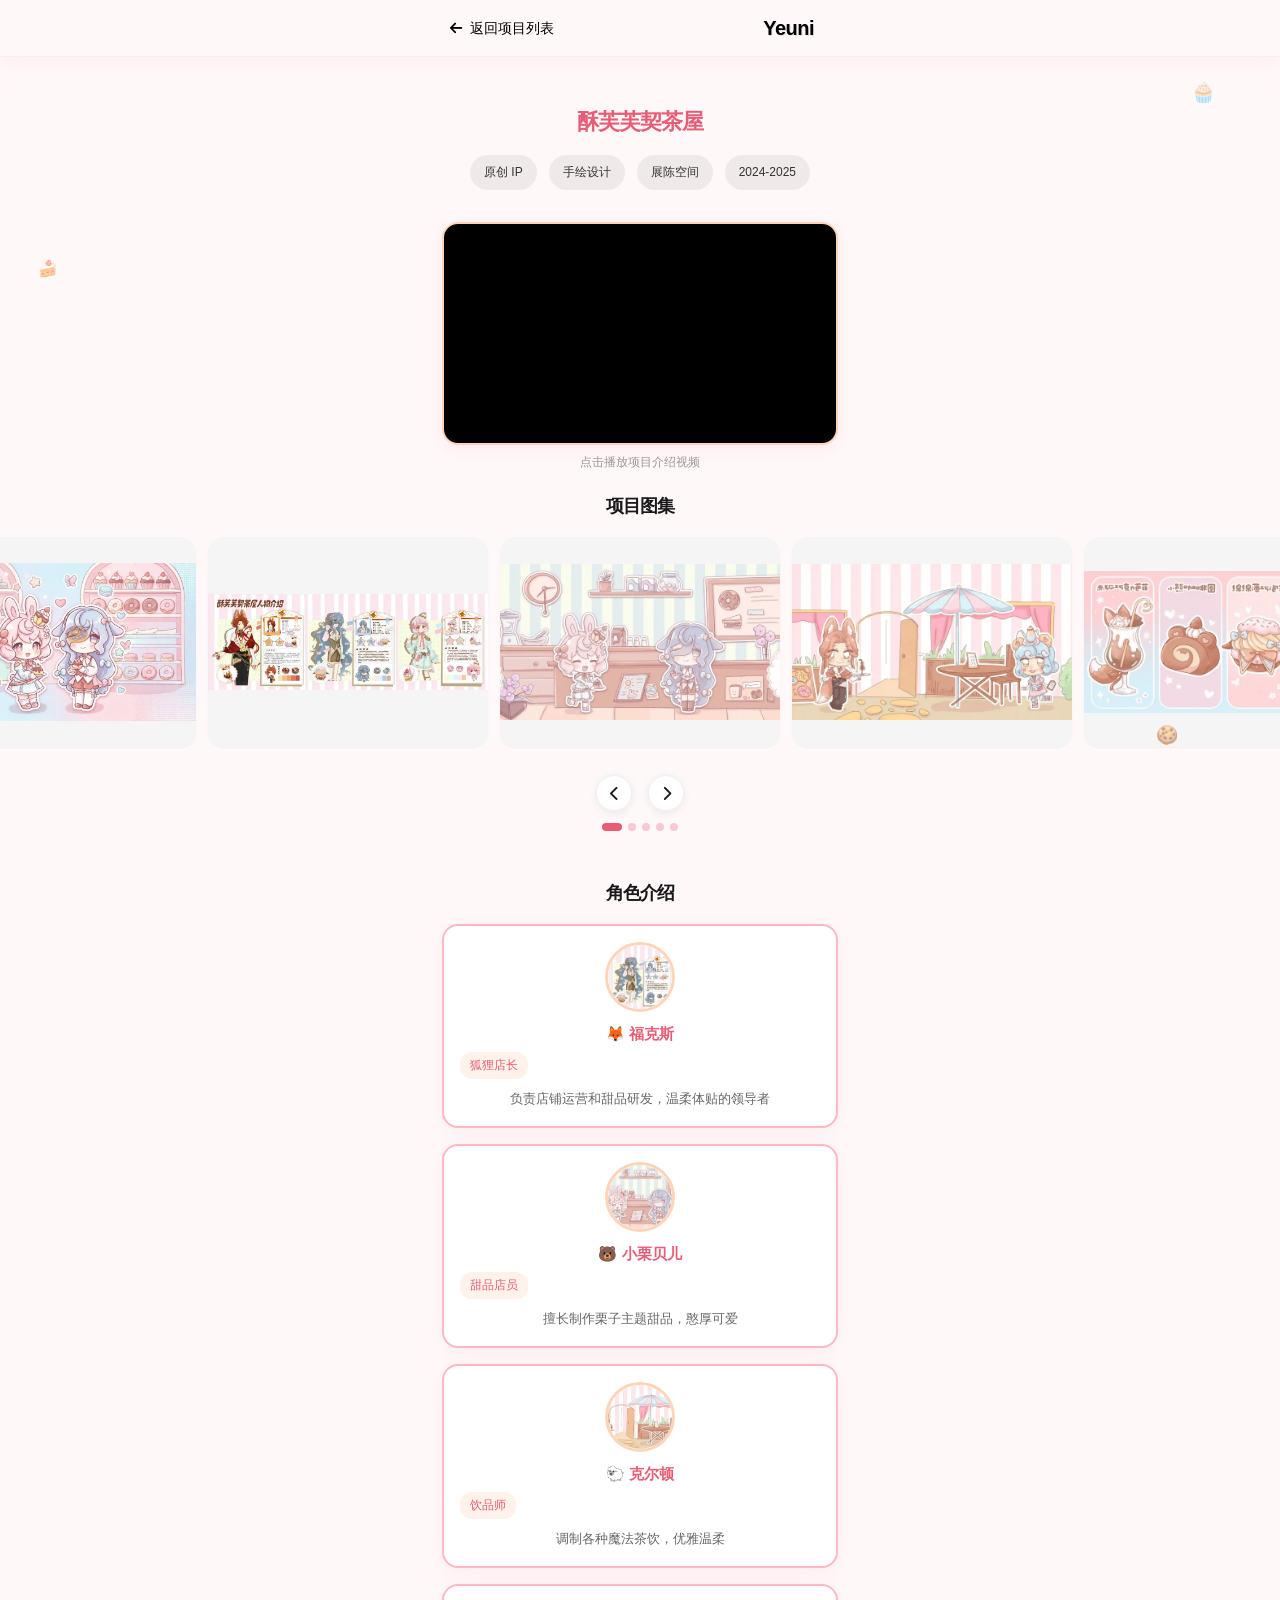
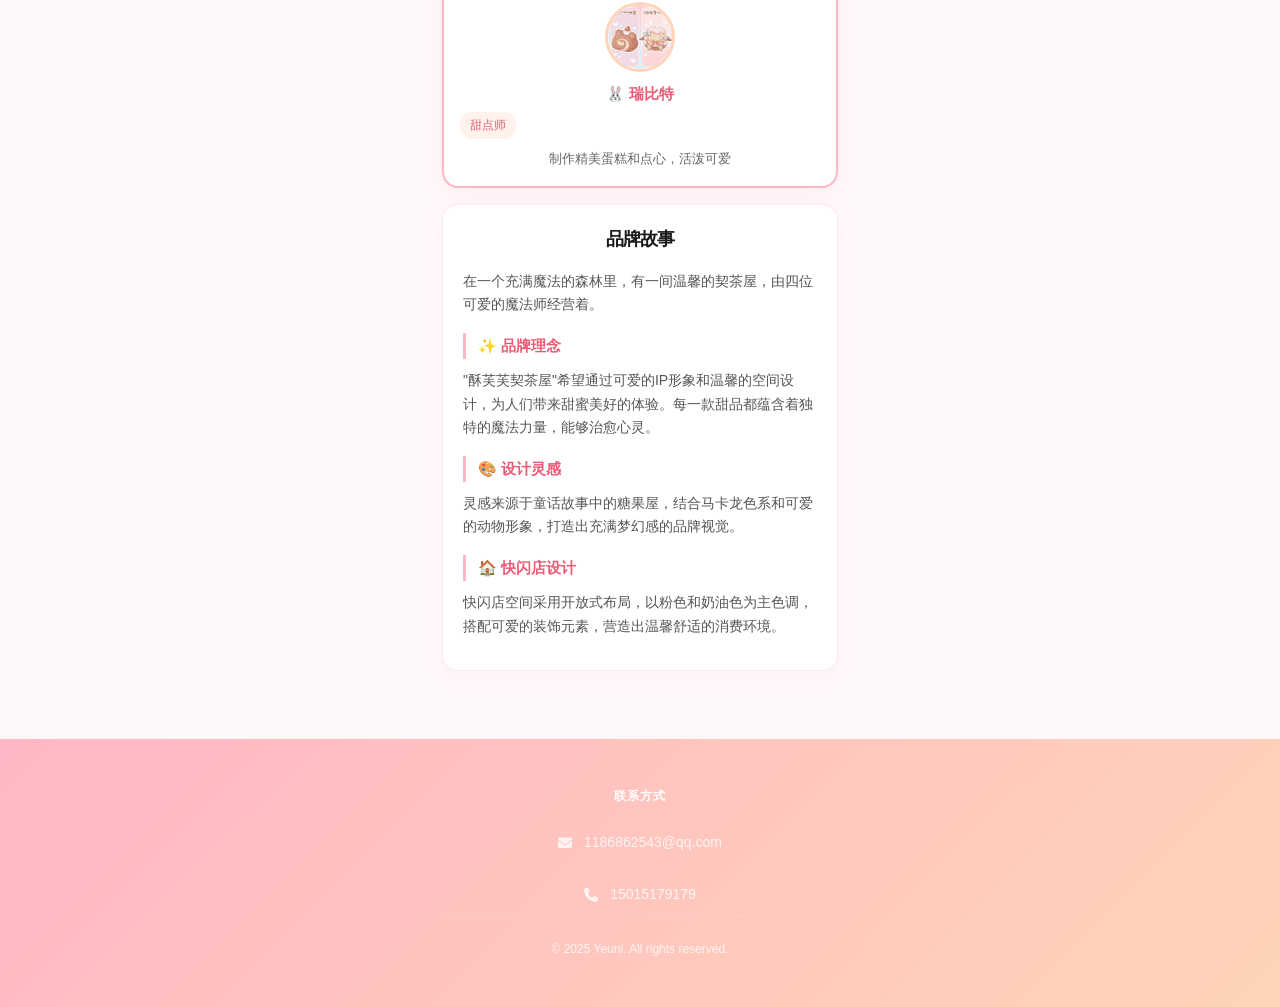
==== commit 03b942b8: "Add files via upload" ====
--- a/project-detail-sofufu.html
+++ b/project-detail-sofufu.html
@@ -47,23 +47,48 @@
             box-shadow: 0 4px 20px rgba(255, 183, 197, 0.2);
         }
 
+        .nav-container {
+            position: relative;
+            padding: 0 40px 0 0;
+        }
+
         .nav-center {
             position: absolute;
-            left: 50%;
-            transform: translateX(-50%);
-        }
-
-        .back-btn {
-            background: linear-gradient(135deg, var(--macaron-pink), var(--macaron-peach)) !important;
-            border: none !important;
-            color: white !important;
-            margin-top: 8px;
-            margin-bottom: 8px;
-            padding: 10px 16px !important;
-        }
-
-        .logo-text {
-            color: var(--macaron-pink);
+            right: 40px;
+            top: 50%;
+            transform: translateY(-50%);
+        }
+
+        .nav-placeholder {
+            display: none;
+        }
+
+        .back-btn-nav {
+            display: inline-flex;
+            align-items: center;
+            gap: 8px;
+            padding: 8px 24px;
+            background: transparent;
+            border: none;
+            color: #000000;
+            text-decoration: none;
+            font-size: 14px;
+            font-weight: 500;
+            border-radius: var(--radius-md);
+            transition: all 0.3s;
+            margin-left: 0;
+        }
+
+        .back-btn-nav:hover {
+            background: var(--color-grey-100);
+        }
+
+        .logo-text-detail {
+            font-size: 20px;
+            font-weight: 700;
+            color: #000000;
+            text-shadow: 1px 1px 0 rgba(0, 0, 0, 0.1);
+            letter-spacing: -0.5px;
         }
 
         /* 详情页内容 */
@@ -79,9 +104,21 @@
         }
 
         .detail-meta-tag {
-            background: rgba(255, 183, 197, 0.2) !important;
-            color: #E85D75 !important;
+            padding: 8px 14px;
+            background: rgba(0, 0, 0, 0.06);
+            color: var(--color-primary);
+            font-size: var(--font-size-xs);
             font-weight: 500;
+            border-radius: var(--radius-full);
+            min-height: 34px;
+            display: inline-flex;
+            align-items: center;
+            transition: all 0.2s ease;
+        }
+
+        .detail-meta-tag:hover {
+            background: rgba(0, 0, 0, 0.12);
+            transform: translateY(-1px);
         }
 
         /* 浮动装饰元素 - 调整位置避免遮挡内容 */
@@ -369,12 +406,10 @@
                 <span>返回项目列表</span>
             </a>
             
-            <!-- 中间：Yeuni Logo -->
+            <!-- 右上角：Yeuni Logo -->
             <div class="nav-center">
                 <span class="logo-text-detail">Yeuni</span>
             </div>
-            
-            <div class="nav-placeholder"></div>
         </nav>
     </header>
 
@@ -500,11 +535,6 @@
     <footer id="contact">
         <div class="container">
             <div class="footer-content">
-                <div class="footer-brand">
-                    <span class="footer-logo">Yeuni</span>
-                    <p class="footer-description">让创意与技术相遇</p>
-                </div>
-                
                 <div class="footer-contact">
                     <h4 class="footer-contact-title">联系方式</h4>
                     <div class="contact-list">
@@ -515,21 +545,6 @@
                         <a href="tel:15015179179" class="contact-item">
                             <i class="fas fa-phone"></i>
                             <span>15015179179</span>
-                        </a>
-                    </div>
-                </div>
-
-                <div class="footer-social">
-                    <h4 class="footer-social-title">社交平台</h4>
-                    <div class="footer-social-links">
-                        <a href="#" aria-label="微博">
-                            <i class="fab fa-weibo"></i>
-                        </a>
-                        <a href="#" aria-label="小红书">
-                            <i class="fab fa-instagram"></i>
-                        </a>
-                        <a href="#" aria-label="站酷">
-                            <i class="fas fa-link"></i>
                         </a>
                     </div>
                 </div>
--- a/styles.css
+++ b/styles.css
@@ -134,14 +134,16 @@
     align-items: center;
 }
 
+.logo {
+    text-decoration: none;
+}
+
 .logo-text {
-    font-size: var(--font-size-xl);
+    font-size: 20px;
     font-weight: 700;
-    letter-spacing: 3px;
-    background: linear-gradient(135deg, var(--color-gradient-start) 0%, var(--color-gradient-end) 100%);
-    -webkit-background-clip: text;
-    -webkit-text-fill-color: transparent;
-    background-clip: text;
+    letter-spacing: -0.5px;
+    color: #000000;
+    text-decoration: none;
 }
 
 /* 移动端菜单 */
@@ -255,20 +257,21 @@
 }
 
 .hero-content {
-    text-align: left;
+    text-align: center;
     position: relative;
     z-index: 2;
+    display: flex;
+    flex-direction: column;
+    align-items: center;
 }
 
 .hero-text {
-    position: absolute;
-    top: 50%;
-    left: 50%;
-    transform: translate(-50%, -50%);
+    position: relative;
     z-index: 2;
     text-align: center;
-    background: #e0e0e0;
-    padding: 20px 40px;
+    background: transparent;
+    padding: 60px 24px 24px;
+    max-width: 100%;
 }
 
 .hero-resume {
@@ -276,7 +279,7 @@
     top: 50%;
     left: 50%;
     transform: translate(-50%, -50%);
-    font-size: 200px;
+    font-size: 100px;
     font-weight: 300;
     color: rgba(255, 255, 255, 0.5);
     white-space: nowrap;
@@ -285,23 +288,23 @@
 }
 
 .hero-title {
-    font-size: 96px;
+    font-size: 40px;
     font-weight: 700;
     color: #000000;
-    margin: 0 0 12px;
-    line-height: 1;
-    letter-spacing: -4px;
+    margin: 0 0 8px;
+    line-height: 1.1;
+    letter-spacing: -2px;
 }
 
 .hero-subtitle {
-    font-size: 28px;
+    font-size: 16px;
     font-weight: 500;
     color: #000000;
-    margin: 0;
+    margin: 0 0 6px;
 }
 
 .hero-year {
-    font-size: 18px;
+    font-size: 12px;
     font-weight: 400;
     color: #000000;
     margin: 0;
@@ -349,15 +352,7 @@
     }
 }
 
-/* 大标题 Yeuni - 视觉焦点 */
-.hero-title {
-    font-size: var(--font-size-display);
-    font-weight: 800;
-    letter-spacing: -2px;
-    margin-bottom: var(--spacing-md);
-    color: #000000;
-}
-
+/* 大标题动画 */
 @keyframes titleGlow {
     0%, 100% {
         filter: brightness(1);
@@ -365,15 +360,6 @@
     50% {
         filter: brightness(1.1);
     }
-}
-
-.hero-subtitle {
-    font-size: var(--font-size-lg);
-    color: #000000;
-    font-weight: 300;
-    letter-spacing: 4px;
-    text-transform: uppercase;
-    margin-top: -10px;
 }
 
 .scroll-indicator {
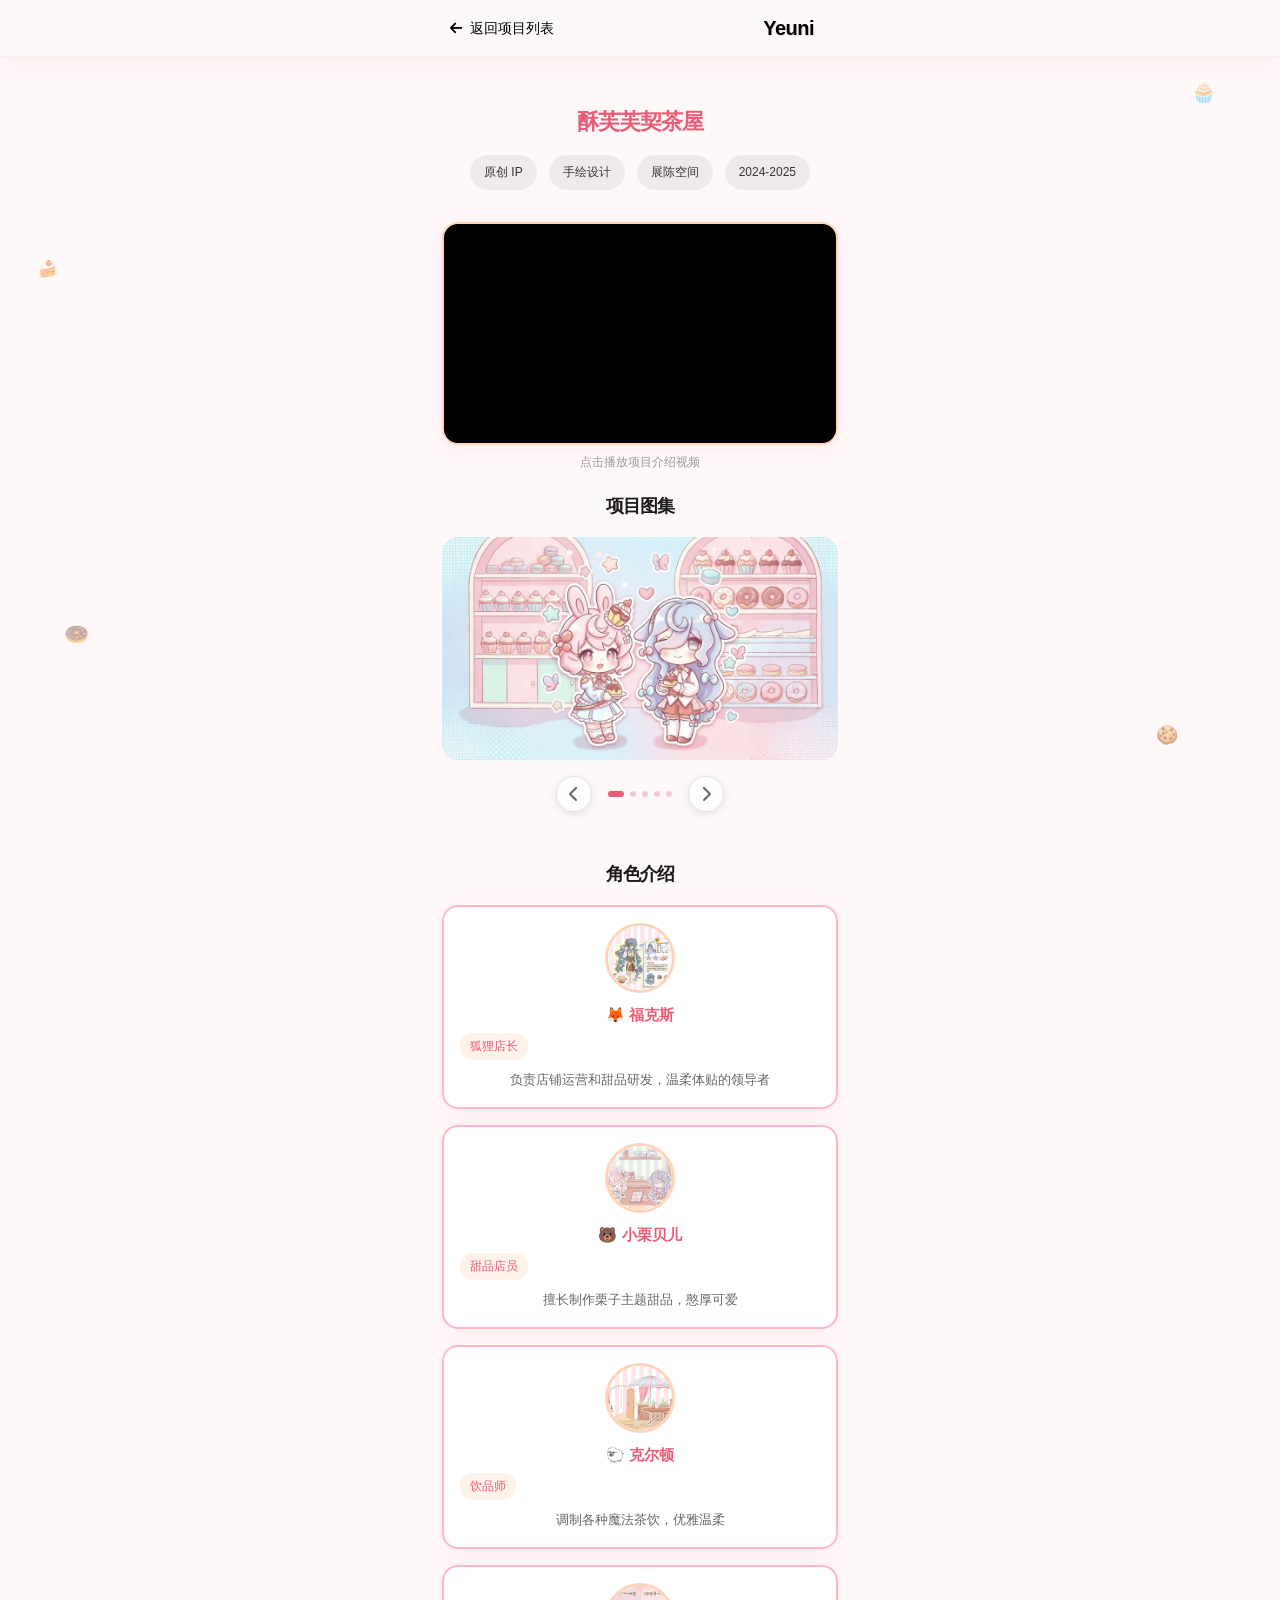
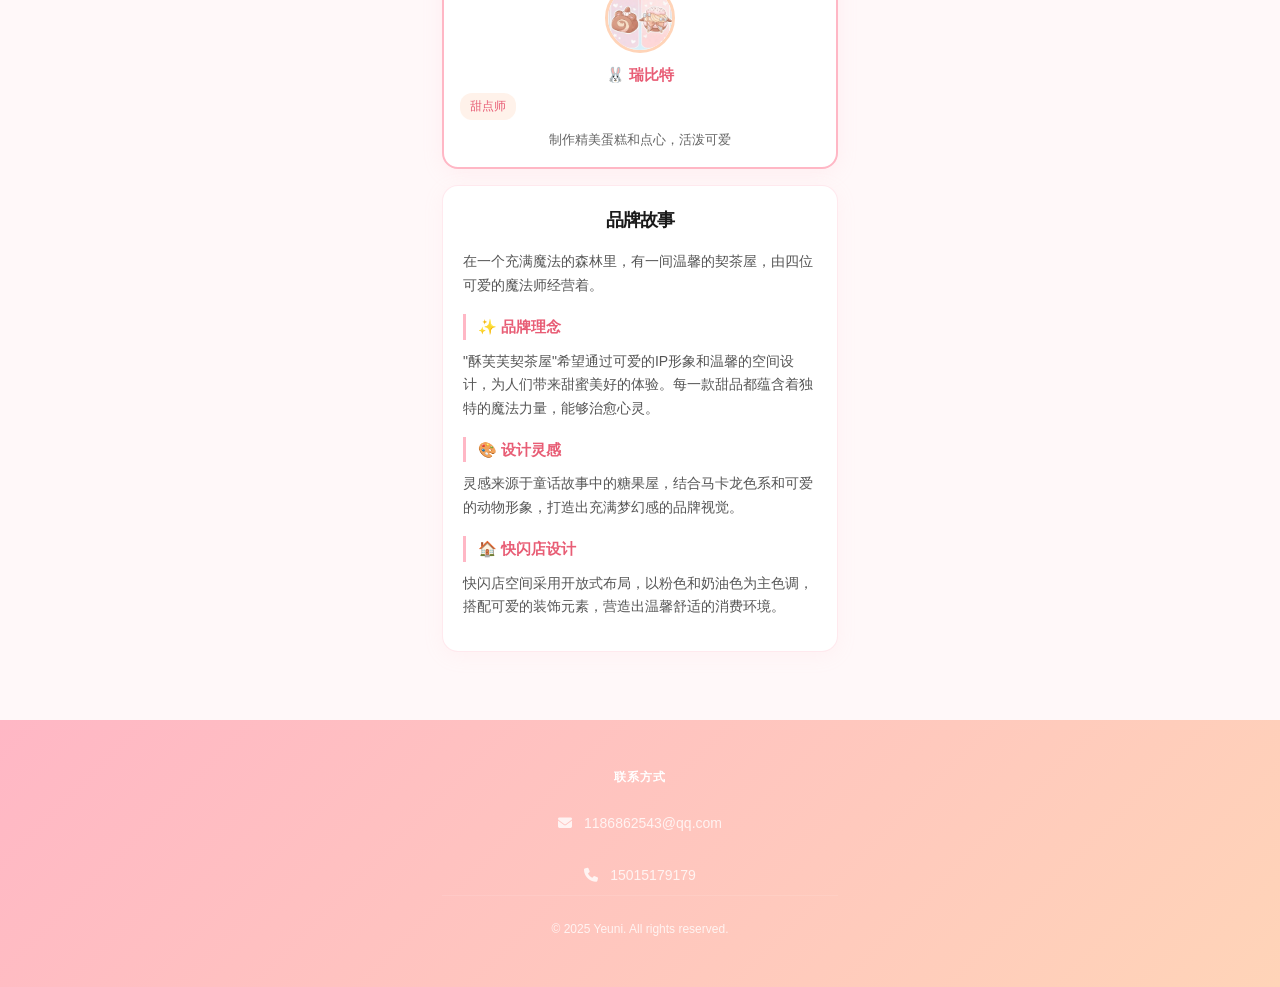
==== commit b33265ae: "Add files via upload" ====
--- a/project-detail-sofufu.html
+++ b/project-detail-sofufu.html
@@ -301,65 +301,82 @@
         }
 
         /* 图集区域 */
-        .gallery-scroll-container {
+        .gallery-container {
             position: relative;
-            margin-bottom: 12px;
-        }
-
-        .gallery-scroll {
+            overflow: hidden;
+            border-radius: 16px;
+            background: #f5f5f5;
+            touch-action: pan-x;
+        }
+
+        .gallery-track {
             display: flex;
-            gap: 12px;
-            overflow-x: auto;
-            overflow-y: hidden;
-            padding-bottom: 12px;
-            scrollbar-width: none;
-            -ms-overflow-style: none;
-            scroll-snap-type: x mandatory;
-            -webkit-overflow-scrolling: touch;
-        }
-
-        .gallery-scroll::-webkit-scrollbar {
-            display: none;
-        }
-
-        .gallery-item {
+            transition: transform 0.3s ease;
+        }
+
+        .gallery-slide {
             flex-shrink: 0;
-            width: 280px;
-            max-width: calc(100% - 24px);
-            aspect-ratio: 4/3;
-            border-radius: 16px;
-            overflow: hidden;
-            background: #f5f5f5;
-            scroll-snap-align: center;
-            scroll-snap-stop: always;
-        }
-
-        .gallery-item img {
-            width: 100%;
-            height: 100%;
-            object-fit: contain;
-            background: #f5f5f5;
-        }
-
-        .gallery-indicator {
+            width: 100%;
+            position: relative;
+        }
+
+        .gallery-slide img {
+            width: 100%;
+            height: auto;
+            display: block;
+        }
+
+        .gallery-controls {
+            display: flex;
+            justify-content: center;
+            align-items: center;
+            gap: 16px;
+            margin-top: 16px;
+        }
+
+        .gallery-arrow {
+            width: 36px;
+            height: 36px;
+            border-radius: 50%;
+            background: rgba(255, 255, 255, 0.9);
+            display: flex;
+            align-items: center;
+            justify-content: center;
+            cursor: pointer;
+            box-shadow: 0 2px 8px rgba(0, 0, 0, 0.1);
+            transition: all 0.2s ease;
+            border: 1px solid #e0e0e0;
+        }
+
+        .gallery-arrow:hover {
+            background: white;
+            transform: scale(1.1);
+        }
+
+        .gallery-arrow i {
+            color: #666;
+            font-size: 16px;
+        }
+
+        .gallery-indicators {
             display: flex;
             justify-content: center;
             gap: 6px;
         }
 
         .gallery-dot {
-            width: 8px;
-            height: 8px;
+            width: 6px;
+            height: 6px;
             border-radius: 50%;
             background: rgba(232, 93, 117, 0.3);
+            cursor: pointer;
             transition: all 0.3s ease;
-            cursor: pointer;
         }
 
         .gallery-dot.active {
             background: #E85D75;
-            width: 20px;
-            border-radius: 4px;
+            width: 16px;
+            border-radius: 3px;
         }
 
         /* 页脚 */
@@ -440,39 +457,39 @@
             <!-- 图集区域 -->
             <section class="detail-gallery-section">
                 <h2 class="section-title">项目图集</h2>
-                <div class="gallery-scroll-container">
-                    <div class="gallery-scroll" id="galleryScroll">
-                        <div class="gallery-item">
+                <div class="gallery-container" id="gallery-container">
+                    <div class="gallery-track" id="gallery-track">
+                        <div class="gallery-slide">
                             <img src="png/04ip/Sofufu/1.png" alt="酥芙芙契茶屋">
                         </div>
-                        <div class="gallery-item">
-                            <img src="png/04ip/Sofufu/2.png" alt="福克斯">
-                        </div>
-                        <div class="gallery-item">
+                        <div class="gallery-slide">
+                            <img src="png/04ip/Sofufu/2.jpg" alt="福克斯">
+                        </div>
+                        <div class="gallery-slide">
                             <img src="png/04ip/Sofufu/3.png" alt="小栗贝儿">
                         </div>
-                        <div class="gallery-item">
+                        <div class="gallery-slide">
                             <img src="png/04ip/Sofufu/4.png" alt="克尔顿">
                         </div>
-                        <div class="gallery-item">
+                        <div class="gallery-slide">
                             <img src="png/04ip/Sofufu/5.png" alt="瑞比特">
                         </div>
                     </div>
-                    <div class="gallery-nav-buttons">
-                        <button class="gallery-nav-btn left" id="galleryPrev">
-                            <i class="fas fa-chevron-left"></i>
-                        </button>
-                        <button class="gallery-nav-btn right" id="galleryNext">
-                            <i class="fas fa-chevron-right"></i>
-                        </button>
-                    </div>
                 </div>
-                <div class="gallery-indicator" id="galleryIndicator">
-                    <span class="gallery-dot active" data-index="0"></span>
-                    <span class="gallery-dot" data-index="1"></span>
-                    <span class="gallery-dot" data-index="2"></span>
-                    <span class="gallery-dot" data-index="3"></span>
-                    <span class="gallery-dot" data-index="4"></span>
+                <div class="gallery-controls">
+                    <button class="gallery-arrow gallery-prev" id="gallery-prev" aria-label="上一张">
+                        <i class="fas fa-chevron-left"></i>
+                    </button>
+                    <div class="gallery-indicators" id="gallery-indicators">
+                        <span class="gallery-dot active" data-index="0"></span>
+                        <span class="gallery-dot" data-index="1"></span>
+                        <span class="gallery-dot" data-index="2"></span>
+                        <span class="gallery-dot" data-index="3"></span>
+                        <span class="gallery-dot" data-index="4"></span>
+                    </div>
+                    <button class="gallery-arrow gallery-next" id="gallery-next" aria-label="下一张">
+                        <i class="fas fa-chevron-right"></i>
+                    </button>
                 </div>
             </section>
 
@@ -582,88 +599,86 @@
                 });
             }
 
-            // 图集滑动指示器和导航按钮
-            var galleryScroll = document.getElementById('galleryScroll');
-            var galleryIndicator = document.getElementById('galleryIndicator');
-            var galleryPrev = document.getElementById('galleryPrev');
-            var galleryNext = document.getElementById('galleryNext');
+            // 图集滑动功能
+            var galleryContainer = document.getElementById('gallery-container');
+            var galleryTrack = document.getElementById('gallery-track');
+            var galleryPrev = document.getElementById('gallery-prev');
+            var galleryNext = document.getElementById('gallery-next');
+            var galleryIndicators = document.getElementById('gallery-indicators');
             
-            if (galleryScroll && galleryIndicator) {
-                // 滑动监听更新指示器
-                galleryScroll.addEventListener('scroll', function() {
-                    updateGalleryIndicator();
-                });
+            if (galleryContainer && galleryTrack) {
+                var currentIndex = 0;
+                var slides = galleryTrack.querySelectorAll('.gallery-slide');
+                var totalSlides = slides.length;
+                var dots = galleryIndicators.querySelectorAll('.gallery-dot');
+                
+                // 更新图集位置
+                function updateGallery() {
+                    galleryTrack.style.transform = 'translateX(-' + (currentIndex * 100) + '%)';
+                    
+                    // 更新指示器
+                    dots.forEach(function(dot, index) {
+                        if (index === currentIndex) {
+                            dot.classList.add('active');
+                        } else {
+                            dot.classList.remove('active');
+                        }
+                    });
+                }
+                
+                // 上一张
+                if (galleryPrev) {
+                    galleryPrev.addEventListener('click', function() {
+                        currentIndex = (currentIndex - 1 + totalSlides) % totalSlides;
+                        updateGallery();
+                    });
+                }
+                
+                // 下一张
+                if (galleryNext) {
+                    galleryNext.addEventListener('click', function() {
+                        currentIndex = (currentIndex + 1) % totalSlides;
+                        updateGallery();
+                    });
+                }
                 
                 // 点击指示器跳转
-                var dots = galleryIndicator.querySelectorAll('.gallery-dot');
-                dots.forEach(function(dot) {
+                dots.forEach(function(dot, index) {
                     dot.addEventListener('click', function() {
-                        var index = parseInt(this.dataset.index);
-                        scrollToGalleryImage(index);
+                        currentIndex = index;
+                        updateGallery();
                     });
                 });
                 
-                // 左右箭头点击事件
-                if (galleryPrev) {
-                    galleryPrev.addEventListener('click', function() {
-                        scrollGallery(-1);
-                    });
-                }
-                
-                if (galleryNext) {
-                    galleryNext.addEventListener('click', function() {
-                        scrollGallery(1);
-                    });
-                }
-            }
-            
-            function scrollToGalleryImage(index) {
-                var items = galleryScroll.querySelectorAll('.gallery-item');
-                if (items[index]) {
-                    items[index].scrollIntoView({ behavior: 'smooth', inline: 'center' });
-                }
-            }
-            
-            function updateGalleryIndicator() {
-                var items = galleryScroll.querySelectorAll('.gallery-item');
-                var containerWidth = galleryScroll.offsetWidth;
-                var scrollLeft = galleryScroll.scrollLeft;
-                
-                items.forEach(function(item, index) {
-                    var itemLeft = item.offsetLeft;
-                    var itemWidth = item.offsetWidth;
-                    var itemCenter = itemLeft + itemWidth / 2;
-                    var viewportCenter = scrollLeft + containerWidth / 2;
+                // 触摸滑动支持
+                var startX = 0;
+                var isDragging = false;
+                
+                galleryContainer.addEventListener('touchstart', function(e) {
+                    startX = e.touches[0].clientX;
+                    isDragging = true;
+                });
+                
+                galleryContainer.addEventListener('touchmove', function(e) {
+                    if (!isDragging) return;
+                    var currentX = e.touches[0].clientX;
+                    var diff = startX - currentX;
                     
-                    var dots = galleryIndicator.querySelectorAll('.gallery-dot');
-                    if (Math.abs(itemCenter - viewportCenter) < itemWidth / 2) {
-                        dots.forEach(function(d) { d.classList.remove('active'); });
-                        dots[index].classList.add('active');
+                    if (Math.abs(diff) > 50) {
+                        if (diff > 0) {
+                            currentIndex = (currentIndex + 1) % totalSlides;
+                        } else {
+                            currentIndex = (currentIndex - 1 + totalSlides) % totalSlides;
+                        }
+                        updateGallery();
+                        isDragging = false;
                     }
                 });
-            }
-            
-            function scrollGallery(direction) {
-                var items = galleryScroll.querySelectorAll('.gallery-item');
-                if (items.length === 0) return;
-                
-                var itemWidth = items[0].offsetWidth;
-                var gap = 16; // 图片间距
-                var scrollAmount = itemWidth + gap;
-                
-                galleryScroll.scrollBy({
-                    left: scrollAmount * direction,
-                    behavior: 'smooth'
+                
+                galleryContainer.addEventListener('touchend', function() {
+                    isDragging = false;
                 });
             }
-            
-            // 初始化时让第一张图片居中
-            setTimeout(function() {
-                var initItems = galleryScroll.querySelectorAll('.gallery-item');
-                if (initItems[0]) {
-                    initItems[0].scrollIntoView({ behavior: 'auto', inline: 'center' });
-                }
-            }, 100);
         });
     </script>
 </body>
--- a/styles.css
+++ b/styles.css
@@ -270,8 +270,11 @@
     z-index: 2;
     text-align: center;
     background: transparent;
-    padding: 60px 24px 24px;
+    padding: 40px 24px 0;
     max-width: 100%;
+    display: flex;
+    flex-direction: column;
+    align-items: center;
 }
 
 .hero-resume {
@@ -291,7 +294,7 @@
     font-size: 40px;
     font-weight: 700;
     color: #000000;
-    margin: 0 0 8px;
+    margin: 0 0 4px;
     line-height: 1.1;
     letter-spacing: -2px;
 }
@@ -307,7 +310,9 @@
     font-size: 12px;
     font-weight: 400;
     color: #000000;
-    margin: 0;
+    margin: 8px 0 0;
+    position: relative;
+    top: 40px;
 }
 
 /* 背景装饰 */
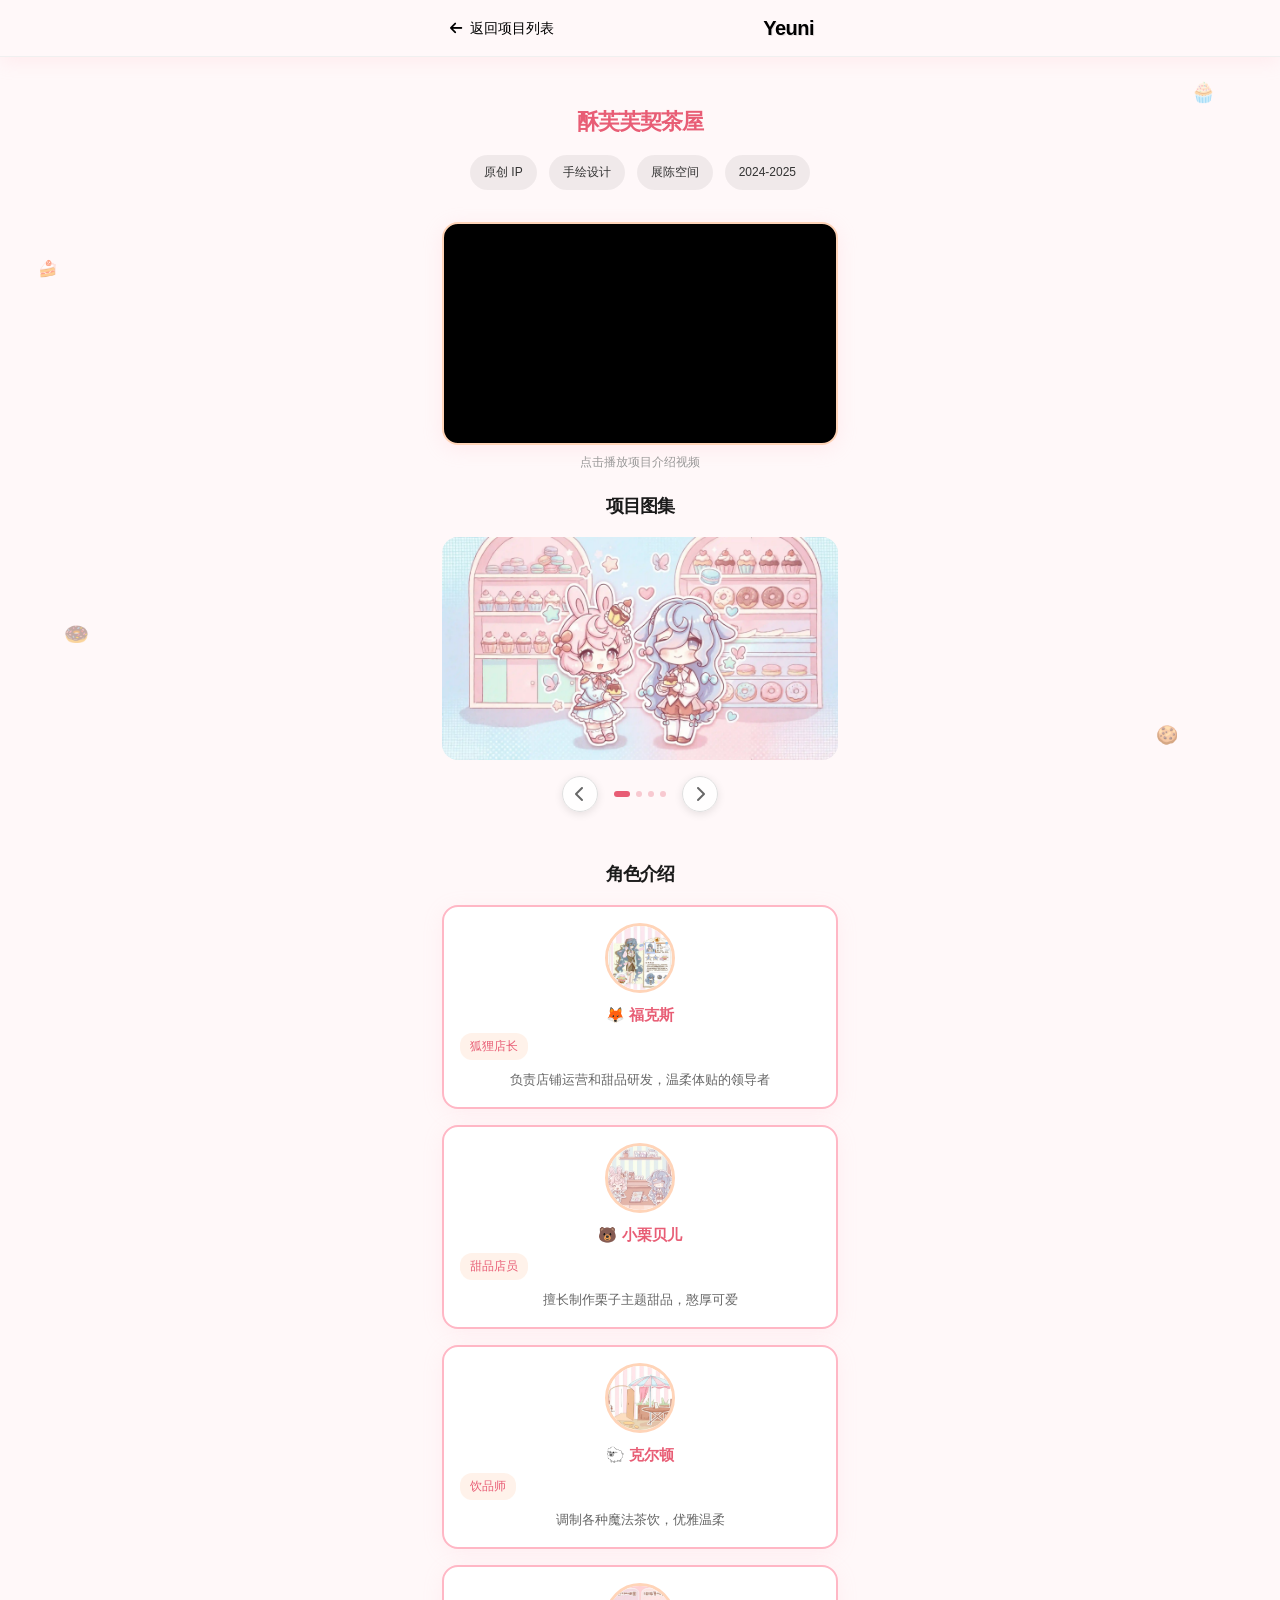
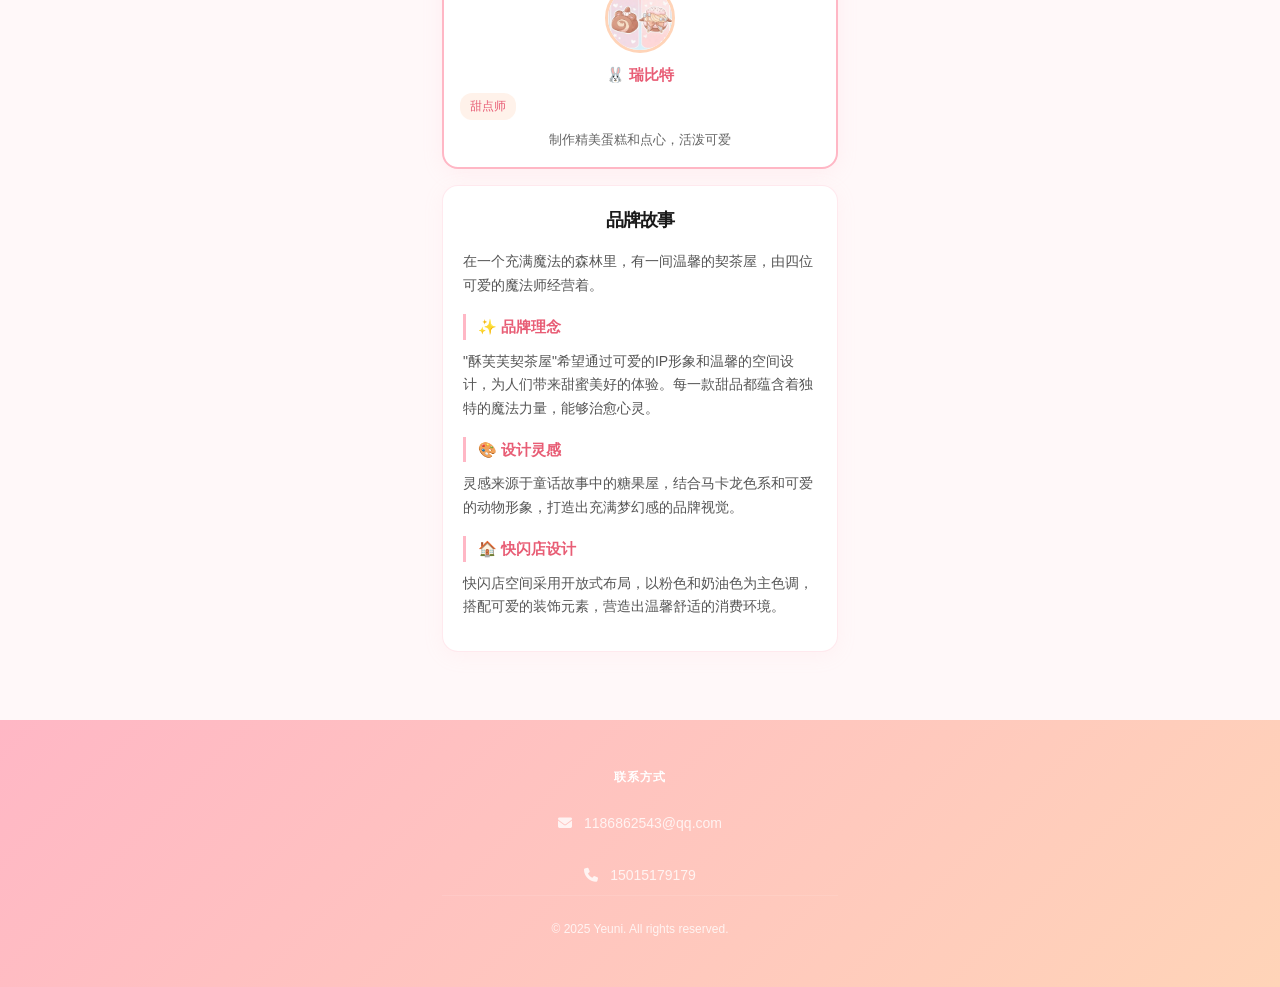
==== commit 5d494736: "Add files via upload" ====
--- a/project-detail-sofufu.html
+++ b/project-detail-sofufu.html
@@ -463,9 +463,6 @@
                             <img src="png/04ip/Sofufu/1.png" alt="酥芙芙契茶屋">
                         </div>
                         <div class="gallery-slide">
-                            <img src="png/04ip/Sofufu/2.jpg" alt="福克斯">
-                        </div>
-                        <div class="gallery-slide">
                             <img src="png/04ip/Sofufu/3.png" alt="小栗贝儿">
                         </div>
                         <div class="gallery-slide">
@@ -485,7 +482,6 @@
                         <span class="gallery-dot" data-index="1"></span>
                         <span class="gallery-dot" data-index="2"></span>
                         <span class="gallery-dot" data-index="3"></span>
-                        <span class="gallery-dot" data-index="4"></span>
                     </div>
                     <button class="gallery-arrow gallery-next" id="gallery-next" aria-label="下一张">
                         <i class="fas fa-chevron-right"></i>
